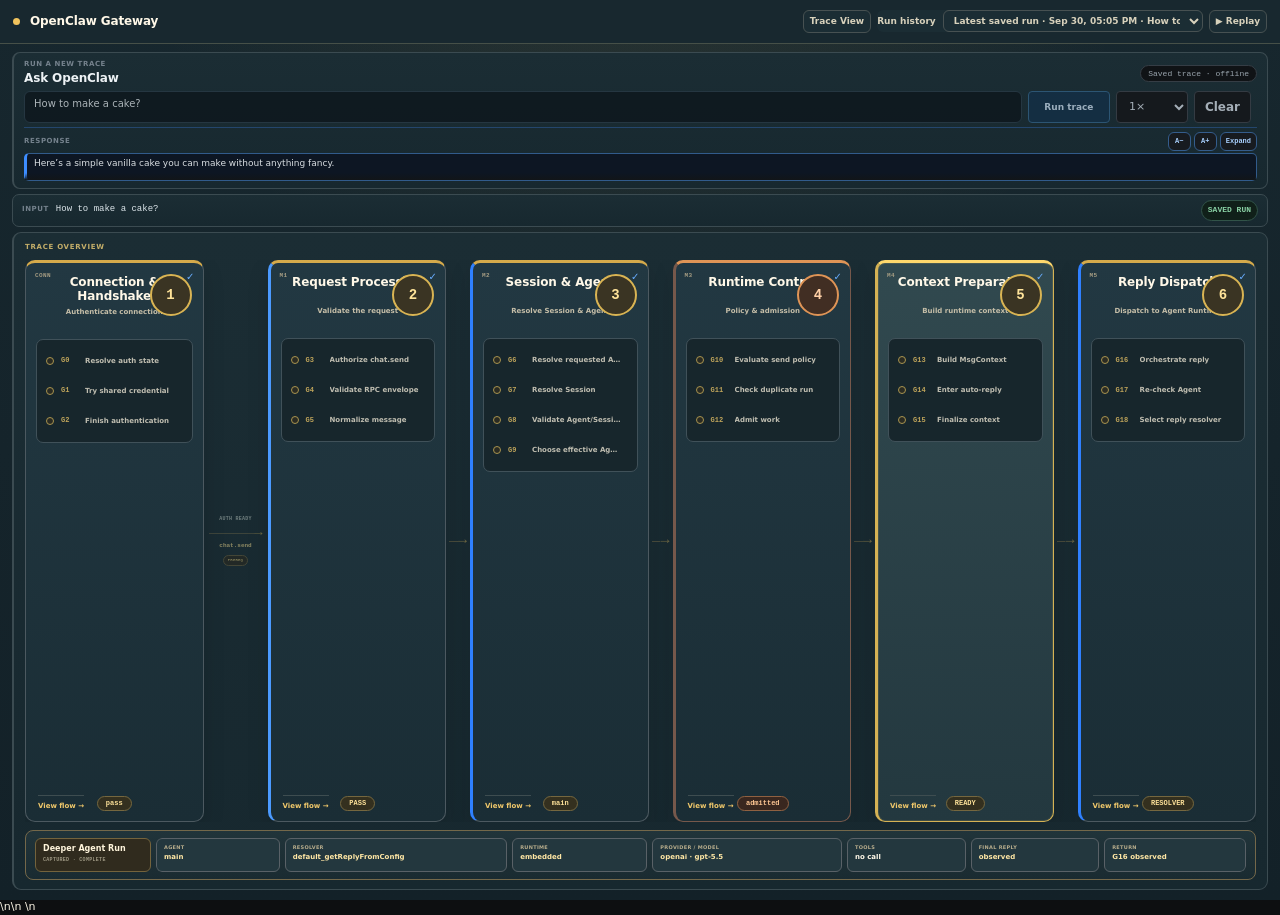
==== index.html @ a68e6d70 "Publish live trace: How to make a cake?" ====
<!doctype html>
<html lang="en">
<head>
<meta charset="utf-8"/>
<meta name="viewport" content="width=device-width,initial-scale=1"/>
<meta name="description" content="OpenClaw Gateway trace viewer for source-level G0–G18 execution analysis."/>
<title>OpenClaw Gateway Trace</title>
<link rel="stylesheet" href="assets/styles.css"/>
<link rel="stylesheet" href="assets/live.css?v=20260920-1"/>
<link rel="stylesheet" href="assets/step-inspector.css"/>
<link rel="stylesheet" href="assets/step-flow.css"/>
<link rel="stylesheet" href="assets/stage-handoff.css"/>
<link rel="stylesheet" href="assets/stage-modal.css?v=20260831-5"/>
<link rel="stylesheet" href="assets/engineering-theme.css"/>
<link rel="stylesheet" href="assets/flow-clarity.css"/>
<link rel="stylesheet" href="assets/one-page.css"/>
<link rel="stylesheet" href="assets/stage-dashboard.css?v=20260828-9"/>
<link rel="stylesheet" href="assets/viewport-balance.css?v=20260828-9"/>
<link rel="stylesheet" href="assets/review-polish.css?v=20260905-1"/>
<link rel="stylesheet" href="assets/pillar-flow.css?v=20260905-1"/>
<link rel="stylesheet" href="assets/teacher-bright.css?v=20260905-4"/>
<link rel="stylesheet" href="assets/agent-runtime-flow.css?v=20260921-7"/>
<link rel="stylesheet" href="assets/end-to-end-overview.css?v=20260907-2"/>
<link rel="stylesheet" href="assets/connection-request-handoff.css?v=20260911-1"/>
</head>
<body>

<header>
  <div class="brand"><span class="brandDot"></span>OpenClaw Gateway</div>
  <div class="controls">
    <span class="badge">Trace View</span>
    <label class="casePicker">
      <span>Saved trace</span>
      <select class="speed" id="caseSelect"></select>
    </label>
    <select class="speed" id="speed" aria-label="Replay speed">
      <option value="900">0.75×</option>
      <option value="620" selected>1×</option>
      <option value="380">1.5×</option>
      <option value="220">2×</option>
    </select>
    <button class="btn alt" id="resetBtn" type="button">Reset</button>
    <button class="btn" id="playBtn">▶ Replay</button>
  </div>
</header>

<div class="layout">
<main class="main">

<section class="card askPanel">
  <form id="askForm">
    <div class="askHead">
      <div>
        <div class="kicker">Run a new trace</div>
        <div class="sectionTitle">Ask OpenClaw</div>
      </div>
      <span class="collectorState" id="collectorState">Collector not connected</span>
    </div>
    <label class="askLabel" for="promptInput">Question</label>
    <div class="askRow">
      <textarea id="promptInput" rows="2" placeholder="Type a question, for example: How to make a cake?" required></textarea>
      <button class="btn runTraceBtn" id="runTraceBtn" type="submit">Run trace</button>
    </div>
    <div class="askFooter">
      <span id="runMessage">Saved traces work now. Live questions require the collector service.</span>
      <button class="textButton" id="useCurrentPromptBtn" type="button">Use current trace prompt</button>
    </div>
  </form>
  <div class="responsePanel" id="responsePanel" hidden>
    <div class="kicker">Response</div>
    <pre id="responseText"></pre>
  </div>
</section>

<section class="card conn"><div class="kicker">Connection</div><div class="sectionTitle">Handshake</div><div class="connFlow" id="connFlow"></div></section>
<section class="card query"><div><div class="kicker" style="margin-bottom:5px">Input</div><code id="queryText"></code></div><div class="state" id="requestState">READY</div></section>
<section class="card pipeline">
  <div class="kicker">Request path</div><div class="sectionTitle">Gateway execution path</div>
  <div class="archBand"><div class="archTag">Methods & Request Handling · M1–M2</div><div class="archTag security">Runtime Management & Security · M3</div><div class="archTag">Methods & Request Handling · M4–M5</div></div>
  <div class="moduleWrap"><div class="track"></div><div class="runner" id="runner"></div><div class="moduleRow" id="moduleRow"></div></div>
  <div class="expand"><div class="expandHead"><div><span class="kicker">Module</span> <span class="expandTitle" id="expandTitle"></span></div><span class="badge" id="expandCount"></span></div><div class="subflow" id="subflow"></div></div>
  <div class="boundary"><div class="boundaryGrid"><div class="boundaryBox runtimeBoundaryLegacy"><strong>G18 · Reply Resolver Boundary</strong><span id="resolverBoundaryText"></span></div><div class="returnArrow">→<br>←</div><div class="boundaryBox"><strong>Deeper Reply / Agent Runtime</strong><span>context / history / memory / skills / tools / model execution</span></div></div><div class="returnNote">replyResult returns to the original G16 → filter / deliver / complete → DispatchFromConfigResult → G14 finalization</div></div>
</section>

<section class="card detail">
  <div class="detailHead"><div><div class="kicker" style="margin-bottom:3px">Stage detail</div><div class="detailTitle" id="detailTitle"></div></div><div class="evidenceBar" id="evidenceBar"></div></div>
  <div class="tabs" id="tabs"></div><div class="detailBreadcrumb" id="detailBreadcrumb"></div>
  <div class="summaryGrid">
    <div class="info"><h4>Purpose</h4><p id="purpose"></p></div>
    <div class="info"><h4>Observed trace</h4><p id="case2"></p></div>
    <div class="info ioInfo"><h4>Input</h4><p id="input"></p><div class="ioConcrete"><div class="ioConcreteHead"><span>Runtime values</span><span class="ioEvidence" id="inputEvidence"></span></div><pre class="ioValues" id="concreteInput"></pre></div></div>
    <div class="info ioInfo"><h4>Output</h4><p id="output"></p><div class="ioConcrete"><div class="ioConcreteHead"><span>Runtime values</span><span class="ioEvidence" id="outputEvidence"></span></div><pre class="ioValues" id="concreteOutput"></pre></div></div>
  </div>
  <div class="processSection">
    <div class="processTop"><div><h4>Execution steps</h4><div class="processSummary" id="process"></div></div><span class="badge" id="stepCount"></span></div>
    <div class="compactSteps" id="compactSteps"></div>
    <button class="sourceToggle" id="sourceToggle" type="button"><span id="sourceToggleLabel">Source detail</span><span class="toggleMark" id="toggleMark">＋</span></button>
    <div class="sourceDetail" id="sourceDetail"><div class="sourceDetailHead"><div><div class="kicker">Source detail</div><div class="sourceDetailSub">Select a step to inspect its pseudocode and source range.</div></div></div><div class="sourceWorkspace"><div class="sourceStepList" id="sourceStepList"></div><div class="stepPanel" id="stepPanel"><div class="stepPanelHead"><div><div class="stepPanelTitle" id="stepPanelTitle"></div><div class="stepPanelMeta"><span class="stepMetaChip" id="stepStageChip"></span><span class="stepMetaChip">PSEUDOCODE</span></div></div><div class="stepHint">selected step</div></div><div class="stepCodeTools"><div class="stepSourceLabel" style="margin:0">PSEUDOCODE</div><button class="miniCopyBtn" id="copyStepCode" type="button">Copy code</button></div><pre class="sourceCode" id="stepCode"></pre><div class="stepCodeTools"><div class="stepSourceLabel" style="margin:0">SOURCE</div><button class="miniCopyBtn" id="copyStepSource" type="button">Copy source</button></div><div class="stepSource" id="stepSource"></div><div class="stepSourceLabel">NOTES</div><div class="stepPanelText" id="stepPanelText"></div><div class="sourceNote">The code shown above is source-aligned pseudocode for readability. The SOURCE field is the verified line range in the fixed v2026.7.1-2 snapshot.</div></div></div></div>
  </div>
  <div class="summaryGrid"><div class="info"><h4>Observed Cost</h4><p><code id="time"></code><br><br><code id="tokens"></code></p></div><div class="info"><h4>Risk Note</h4><p id="risk"></p></div><div class="info"><h4>Result</h4><p><code id="result"></code></p></div><div class="info"><h4>Source Mapping</h4><p><code id="source"></code></p></div></div>
</section>
<section class="card output"><div><div class="kicker" style="margin-bottom:5px">Output</div><strong>Awaiting run</strong></div><div class="finish">IDLE</div></section>
</main>
<aside class="card sidebar">
  <div class="sideTitle">Selected</div><div class="kv"><span>Stage</span><b id="sideStage">G3</b></div><div class="kv"><span>Result</span><b id="sideResult" style="color:var(--good)">allow</b></div><div class="kv"><span>Agent</span><b id="sideAgent" class="pendingValue">—</b></div><div class="kv"><span>Resolver</span><b id="sideResolver" class="pendingValue">—</b></div><div class="kv"><span>Provider</span><b id="sideProvider" class="pendingValue">—</b></div><div class="kv"><span>Model</span><b id="sideModel" class="pendingValue">—</b></div><div class="kv"><span>Tools</span><b id="sideTools" class="pendingValue">—</b></div>
  <div class="sep"></div><div class="sideTitle">Runtime Context</div>
  <div class="contextBlock">
    <div class="ctxRow"><div class="ctxLabel"><span>Raw SessionKey</span><small>known at G4</small></div><div class="ctxRight"><b id="ctxRawSession" class="ctxValue pendingValue">—</b><span id="ctxRawSessionState" class="stateChip neutral">—</span></div></div>
    <div class="ctxRow"><div class="ctxLabel"><span>Canonical SessionKey</span><small>resolved at G7</small></div><div class="ctxRight"><b id="ctxCanonicalSession" class="ctxValue pendingValue">—</b><span id="ctxCanonicalSessionState" class="stateChip neutral">—</span></div></div>
    <div class="ctxRow"><div class="ctxLabel"><span>SessionEntry</span><small>loaded at G7</small></div><div class="ctxRight"><b id="ctxSessionEntry" class="ctxValue pendingValue">—</b><span id="ctxSessionEntryState" class="stateChip neutral">—</span></div></div>
    <div class="ctxRow"><div class="ctxLabel"><span>Backing sessionId</span><small>captured at G8</small></div><div class="ctxRight"><b id="ctxSessionId" class="ctxValue pendingValue">—</b><span id="ctxSessionIdState" class="stateChip neutral">—</span></div></div>
    <div class="ctxRow"><div class="ctxLabel"><span>Agent</span><small>resolved at G9</small></div><div class="ctxRight"><b id="ctxAgent" class="ctxValue pendingValue">—</b><span id="ctxAgentState" class="stateChip neutral">—</span></div></div>
    <div class="ctxRow"><div class="ctxLabel"><span>Send Policy</span><small>evaluated at G10</small></div><div class="ctxRight"><b id="ctxPolicy" class="ctxValue pendingValue">—</b><span id="ctxPolicyState" class="stateChip neutral">—</span></div></div>
    <div class="ctxRow"><div class="ctxLabel"><span>MsgContext</span><small>constructed at G13</small></div><div class="ctxRight"><b id="ctxMsgContext" class="ctxValue pendingValue">—</b><span id="ctxMsgContextState" class="stateChip neutral">—</span></div></div>
    <div class="ctxRow"><div class="ctxLabel"><span>Downstream Agent</span><small>re-confirmed at G17</small></div><div class="ctxRight"><b id="ctxDownstreamAgent" class="ctxValue pendingValue">—</b><span id="ctxDownstreamAgentState" class="stateChip neutral">—</span></div></div>
  </div><div class="contextNote">Shown after the relevant stage is reached.</div>
  <div class="sep"></div><div class="sideTitle">Runtime</div><div class="kv"><span>ACK</span><b id="ackValue">—</b></div><div class="kv"><span>Title sync</span><b id="titleSyncValue">—</b></div><div class="kv"><span>Stage time</span><b id="sideTime">—</b></div><div class="kv"><span>Token cost</span><b id="sideTokens">—</b></div>
  <div class="sep"></div><div class="sideTitle">State</div><div class="metric"><span>Authentication</span><b id="riskAuth" class="stateChip neutral">—</b></div><div class="metric"><span>Policy</span><b id="riskPolicy" class="stateChip neutral">—</b></div><div class="metric"><span>Runtime</span><b id="riskRuntime" class="stateChip neutral">—</b></div><div class="metric"><span>Routing</span><b id="riskRouting" class="stateChip neutral">—</b></div><div class="metric overallMetric"><span>Overall</span><b id="riskOverall" class="stateChip good">NO ALERT</b></div><div class="kv"><span>Evidence</span><b id="coverageText">—</b></div><div class="barRow"><div class="barHead"><span>Progress</span><span id="progressText">0%</span></div><div class="barTrack"><div class="barFill progressFill" id="progressBar" style="width:0"></div></div></div><div class="log" id="log"></div><div class="note">Runtime values come only from the selected run snapshot; source structure comes from the fixed v2026.7.1-2 catalog.</div>
</aside></div>

<script src="config.js"></script>
<script src="data/modules.js"></script>
<script src="data/end-to-end-phases.js?v=20260907-2"></script>
<script src="data/stages/part1.js"></script>
<script src="data/stages/part2.js"></script>
<script src="data/stages/part3.js"></script>
<script src="assets/current-run-catalog-policy.js?v=20260831-1"></script>
<script src="data/cases/index.js?v=20260831-3"></script>\n<script src="data/cases/latest-live.js?v=20260930170530"></script>\n<script src="data/cases/recent-runs.js?v=20260930170530"></script>
<script src="assets/app.js"></script>
<script src="assets/app-dom-guards.js?v=20260921-clear1"></script>
<script src="assets/step-evidence.js"></script>
<script src="assets/step-evidence-finalize.js"></script>
<script src="assets/step-inspector.js"></script>
<script src="assets/step-flow.js"></script>
<script src="assets/stage-handoff.js"></script>
<script src="assets/module-flow.js"></script>
<script src="assets/flow-labels.js"></script>
<script src="assets/flow-progress.js"></script>
<script src="assets/stage-modal.js"></script>
<script src="assets/stage-dashboard.js?v=20260828-9"></script>
<script src="assets/reference-mode.js?v=20260905-2"></script>
<script src="assets/session-reuse.js"></script>
<script src="assets/live.js?v=20260921-final3"></script>
<script src="assets/live-failure-visible.js?v=20260921-2"></script>
<script src="assets/agent-runtime-inspector.js?v=20260921-5"></script>
<script src="assets/live-output.js"></script>
<script src="assets/viewport-balance.js?v=20260907-4"></script>
<script src="assets/run-history.js?v=20260921-final7"></script>
<script src="assets/review-polish-safe.js?v=20260905-3"></script>
<script src="assets/connection-request-handoff.js?v=20260921-2"></script>
<script src="assets/end-to-end-overview.js?v=20260907-3"></script>
<script src="assets/public-demo-restore.js?v=20260921-9"></script>\n</body></html>
---- assets/styles.css ----
:root{--bg:#0b0d10;--panel:#101318;--panel2:#151a20;--line:#283039;--line2:#394550;--text:#eef3f7;--muted:#8f9ba6;--good:#aef2c3;--good2:#6ad48a;--warn:#ffd58a;--bad:#ff9f9f;--violet:#cbb7ff;--cyan:#9fe7ea}*{box-sizing:border-box}html{scroll-behavior:smooth}body{margin:0;color:var(--text);font-family:Inter,ui-sans-serif,system-ui,-apple-system,BlinkMacSystemFont,"Segoe UI",sans-serif;background:var(--bg)}button,select{font:inherit}header{min-height:58px;display:flex;align-items:center;justify-content:space-between;padding:8px 22px;border-bottom:1px solid var(--line);position:sticky;top:0;z-index:100;background:#0b0d10}.brand{display:flex;align-items:center;gap:10px;font-weight:820}.brandDot{width:10px;height:10px;border-radius:50%;background:var(--good)}.controls{display:flex;gap:8px;align-items:center;flex-wrap:wrap}.badge,.state,.ready,.btn,.speed{border-radius:6px}.badge{border:1px solid var(--line);padding:6px 10px;color:var(--muted);font-size:12px}.btn{border:1px solid #355842;background:#102017;color:var(--good);padding:7px 11px;cursor:pointer}.btn.alt{border-color:var(--line);background:#14191f;color:var(--muted)}.btn.pauseState{border-color:#5a4930;background:#1b160d;color:var(--warn)}.speed{border:1px solid var(--line);background:#11161b;color:var(--muted);padding:7px 9px}.casePicker{display:flex;align-items:center;gap:7px;color:var(--muted);font-size:11px}.casePicker select{max-width:260px}.layout{padding:18px 22px 28px;display:grid;grid-template-columns:minmax(0,1fr) 330px;gap:16px}.main{min-width:0}.card{border:1px solid var(--line);border-radius:8px;background:var(--panel);box-shadow:none}.kicker{font-size:10px;letter-spacing:.08em;color:var(--muted)}.sectionTitle{font-size:13px;font-weight:650;margin-top:3px}.conn{padding:16px 18px}.connFlow{display:flex;gap:10px;align-items:center;flex-wrap:wrap;margin-top:13px}.stageCard,.subnode,.tab,.module{border:1px solid var(--line2);border-radius:7px;background:#14191f;cursor:pointer}.stageCard{position:relative;min-width:150px;padding:10px 11px}.stageCard:hover,.stageCard.selected,.subnode.selected,.tab.selected,.module:hover,.module.selected{border-color:#98a9b8;background:#171c22}.stageCard.running,.subnode.running,.module.running{border-color:var(--good2)}.stageCard.done::after,.module.done::after{content:"✓";position:absolute;right:8px;top:7px;color:var(--good);font-size:11px}.sid{font-size:11px;color:var(--muted);font-weight:850}.stitle{font-size:13px;font-weight:720;margin-top:3px}.sresult{font:11px ui-monospace,SFMono-Regular,Menlo,monospace;color:var(--good);margin-top:6px}.warnResult{color:var(--warn)}.arrow{font-size:18px;color:#667481;min-width:18px;text-align:center}.ready{border:1px solid #2b4d38;background:#102017;color:var(--good);padding:9px 12px;font-size:12px;font-weight:780}.query{margin-top:14px;padding:14px 16px;display:flex;align-items:center;justify-content:space-between;gap:16px}.query code{font:14px ui-monospace,SFMono-Regular,Menlo,monospace;color:#f6f9fb}.state{border:1px solid #2b4d38;background:#102017;color:var(--good);padding:7px 10px;font-size:11px;font-weight:800}.state.pausedState{border-color:#5a4930;background:#1b160d;color:var(--warn)}.pipeline{margin-top:14px;padding:18px}.archBand{display:grid;grid-template-columns:2fr 1fr 2fr;gap:8px;margin-top:10px}.archTag{border:1px solid #2f3943;border-radius:5px;padding:6px 8px;text-align:center;font-size:11px;color:var(--muted);background:#0e1216}.archTag.security{color:var(--warn);border-color:#4b4130}.moduleWrap{position:relative;margin-top:13px}.track,.runner{display:none!important}.moduleRow{display:grid;grid-template-columns:repeat(5,minmax(150px,1fr));gap:12px}.module{position:relative;min-height:158px;padding:14px}.mid{font-size:11px;color:var(--muted);font-weight:850;letter-spacing:.12em}.module h3{font-size:14px;margin:6px 0 5px}.module p{font-size:12px;line-height:1.42;color:var(--muted);margin:0}.module .arch{font-size:9px;color:#71808e;margin-top:8px}.mresult{position:absolute;bottom:12px;left:14px;font:11px ui-monospace,SFMono-Regular,Menlo,monospace;color:var(--good)}.expand{margin-top:15px;border-top:1px solid var(--line);padding-top:14px}.expandHead{display:flex;align-items:center;justify-content:space-between;margin-bottom:10px}.expandTitle{font-size:13px;font-weight:760}.subflow{display:flex;gap:9px;align-items:center;overflow:auto;padding:2px 1px 5px}.subnode{flex:0 0 auto;min-width:160px;padding:10px 11px}.subnode.done::after{content:"✓";float:right;color:var(--good)}.boundary{margin-top:14px;border:1px dashed #465361;border-radius:7px;padding:13px 14px;background:#0d1115}.boundaryGrid{display:grid;grid-template-columns:1fr 70px 1fr;gap:10px;align-items:center}.boundaryBox{border:1px solid #303a44;border-radius:6px;background:#0f1317;padding:11px 12px}.boundaryBox strong{display:block;font-size:12px;margin-bottom:4px}.boundaryBox span{display:block;color:var(--muted);font-size:11px;line-height:1.45}.boundaryBox code{color:var(--cyan)}.returnArrow{text-align:center;color:#758291;font-size:18px}.returnNote{text-align:center;color:var(--muted);font-size:11px;margin-top:9px}.detail{margin-top:14px;overflow:hidden}.detailHead{padding:14px 16px;border-bottom:1px solid var(--line);display:flex;align-items:center;justify-content:space-between;gap:12px}.detailTitle{font-size:15px;font-weight:760}.evidenceBar{display:flex;gap:6px;align-items:center;flex-wrap:wrap;justify-content:flex-end}.echip,.stateChip,.stepMetaChip{font-size:10px;border:1px solid #3b4651;border-radius:4px;padding:4px 7px;color:var(--muted);background:#12171c}.echip.runtime{border-color:#31513d;color:var(--good);background:#102017}.echip.native{border-color:#54482f;color:var(--warn);background:#1c180e}.echip.source{color:#c8d4de}.echip.derived{border-color:#42385a;color:var(--violet);background:#15101d}.tabs{display:flex;gap:8px;overflow:auto;padding:12px 16px;border-bottom:1px solid var(--line)}.tab{flex:0 0 auto;padding:8px 10px}.detailBreadcrumb{display:flex;gap:7px;align-items:center;flex-wrap:wrap;padding:9px 16px;border-bottom:1px solid var(--line);background:#0f1418}.crumb{font-size:10px;color:var(--muted)}.crumb strong{color:#dce5ec}.crumbSep{color:#596673}.summaryGrid{display:grid;grid-template-columns:1fr 1fr;gap:1px;background:var(--line)}.info{background:var(--panel);padding:15px 16px;min-height:112px}.info h4,.processSection h4{font-size:11px;letter-spacing:.12em;text-transform:uppercase;color:var(--muted);margin:0 0 8px}.info p{font-size:12px;line-height:1.55;color:#dbe2e9;margin:0}.info code{font-family:ui-monospace,SFMono-Regular,Menlo,monospace}.ioInfo{min-height:170px}.ioConcrete{margin-top:13px;padding-top:11px;border-top:1px solid #252d34}.ioConcreteHead{display:flex;justify-content:space-between;align-items:center;gap:10px;margin-bottom:7px;font-size:10px;color:#8e9aa5}.ioEvidence{font:9px ui-monospace,SFMono-Regular,Menlo,monospace;color:#73808b;text-align:right}.ioValues{margin:0;white-space:pre-wrap;word-break:break-word;font:11px/1.55 ui-monospace,SFMono-Regular,Menlo,monospace;color:#d7e0e7;background:#0b0f12;border:1px solid #242d34;border-radius:6px;padding:10px 11px}.processSection{border-top:1px solid var(--line);background:var(--panel);padding:17px 18px}.processTop{display:flex;align-items:flex-start;justify-content:space-between;gap:12px;margin-bottom:11px}.processSummary{font-size:12px;color:var(--muted);line-height:1.5;max-width:800px}.compactSteps{display:grid;grid-template-columns:repeat(2,minmax(0,1fr));gap:8px 12px;border:1px solid #303a44;border-radius:7px;background:#0f1418;padding:12px 14px}.compactStep{position:relative;display:grid;grid-template-columns:58px 1fr;gap:8px;align-items:baseline;padding:8px 9px;border:1px solid transparent;border-radius:6px;font-size:12px;line-height:1.45;cursor:pointer}.compactStep:hover{border-color:#35414c;background:#141a20}.compactStep.selected{border-color:#6b7d8c;background:#182028}.compactStep.running{border-color:var(--good2);background:#142019}.compactStep.done::after{content:"✓";position:absolute;right:8px;top:8px;color:var(--good);font-size:10px}.compactStepNum{font:11px ui-monospace,SFMono-Regular,Menlo,monospace;color:var(--muted)}.compactStepTitle{color:#dce4eb;font-weight:680;padding-right:16px}.sourceToggle{width:100%;margin-top:10px;border:1px solid #34404c;border-radius:7px;background:#12171c;color:#dce4eb;padding:11px 13px;display:flex;align-items:center;justify-content:space-between;cursor:pointer}.sourceToggle:hover{border-color:#61717f;background:#161c22}.toggleMark{font-size:17px;color:var(--muted)}.sourceDetail{display:none;margin-top:12px}.sourceDetail.open{display:block}.sourceDetailHead{margin-bottom:9px}.sourceDetailSub{font-size:11px;color:var(--muted);margin-top:4px}.sourceWorkspace{display:grid;grid-template-columns:270px minmax(0,1fr);gap:10px;align-items:start}.sourceStepList{border:1px solid #303a44;border-radius:7px;background:#0f1418;padding:7px;max-height:520px;overflow:auto}.sourceStepItem{position:relative;border:1px solid transparent;border-radius:6px;padding:9px 10px;cursor:pointer}.sourceStepItem+.sourceStepItem{margin-top:4px}.sourceStepItem:hover{background:#151b21;border-color:#303b45}.sourceStepItem.selected{background:#1a2229;border-color:#8293a2}.sourceStepItem.running{border-color:var(--good2);background:#142019}.sourceStepItem.done::after{content:"✓";position:absolute;right:8px;top:9px;color:var(--good);font-size:10px}.sourceStepItemNum{font:10px ui-monospace,SFMono-Regular,Menlo,monospace;color:var(--muted)}.sourceStepItemTitle{font-size:12px;font-weight:720;line-height:1.35;margin-top:3px;padding-right:15px}.sourceStepItemSource{font:10px/1.35 ui-monospace,SFMono-Regular,Menlo,monospace;color:#82909b;margin-top:5px;word-break:break-word}.stepPanel{border:1px solid #303a44;border-radius:7px;background:#0f1418;min-height:260px;padding:14px 15px}.stepPanelHead,.stepCodeTools{display:flex;justify-content:space-between;align-items:flex-start;gap:10px}.stepPanelTitle{font-size:12px;font-weight:760}.stepPanelMeta{display:flex;gap:6px;flex-wrap:wrap;margin-top:5px}.stepHint{font-size:10px;color:var(--muted)}.stepCodeTools{align-items:center;margin-top:11px}.miniCopyBtn{border:1px solid #34404c;background:#12171c;color:var(--muted);border-radius:6px;padding:4px 7px;font-size:9px;cursor:pointer}.sourceCode{white-space:pre-wrap;margin:7px 0 12px;border:1px solid #28323b;border-radius:7px;background:#090c0f;padding:12px 13px;font:12px/1.55 ui-monospace,SFMono-Regular,Menlo,monospace;color:#dce7ef}.stepSourceLabel{font-size:10px;letter-spacing:.12em;color:var(--muted);margin:10px 0 4px}.stepSource{font:11px/1.5 ui-monospace,SFMono-Regular,Menlo,monospace;color:var(--cyan);word-break:break-word}.stepPanelText{font-size:12px;color:#cfd8df;line-height:1.55}.sourceNote{margin-top:10px;border-left:2px solid #303840;padding:7px 10px;color:var(--muted);font-size:10px;line-height:1.45}.sidebar{position:sticky;top:76px;height:max-content;padding:16px}.sideTitle{font-size:11px;color:var(--muted);text-transform:uppercase;letter-spacing:.13em;margin-bottom:10px}.kv{display:flex;justify-content:space-between;gap:12px;padding:8px 0;border-bottom:1px solid #20262d;font-size:12px}.kv span{color:var(--muted)}.kv b{text-align:right}.sep{height:1px;background:var(--line);margin:14px 0}.pendingValue{color:#73808c!important}.contextBlock{border:1px solid #273039;border-radius:7px;background:#0d1115;overflow:hidden}.ctxRow{padding:8px 9px;border-bottom:1px solid #20282f}.ctxRow:last-child{border-bottom:0}.ctxLabel{display:flex;align-items:baseline;justify-content:space-between;gap:8px;margin-bottom:6px}.ctxLabel span{font-size:11px;color:#b8c3cc;font-weight:620}.ctxLabel small{font-size:9px;color:#66737f;white-space:nowrap}.ctxRight{display:flex;align-items:flex-start;justify-content:space-between;gap:8px}.ctxValue{font:10px/1.4 ui-monospace,SFMono-Regular,Menlo,monospace;color:#dce7ef;word-break:break-all;max-width:205px;text-align:left!important}.contextNote,.note{font-size:10px;line-height:1.45;color:var(--muted);margin-top:8px}.stateChip{font-size:9px;font-weight:800;padding:4px 6px;white-space:nowrap}.stateChip.good{border-color:#2c4d38;background:#102017;color:var(--good)}.stateChip.warn{border-color:#5a4930;background:#1b160d;color:var(--warn)}.stateChip.info{border-color:#344b64;background:#101923;color:#a9c8ff}.stateChip.neutral{border-color:#303943;background:#12171c;color:#77848f}.metric{display:grid;grid-template-columns:1fr auto;gap:10px;align-items:center;padding:6px 0;font-size:12px}.metric span{color:var(--muted)}.overallMetric{margin-top:4px;padding-top:10px;border-top:1px solid #20282f}.barRow{margin:10px 0}.barHead{display:flex;justify-content:space-between;font-size:11px;color:var(--muted);margin-bottom:5px}.barTrack{height:6px;background:#1a2026;border-radius:999px;overflow:hidden}.barFill{height:100%;background:#6b8f78;border-radius:999px;transition:width .35s ease}.log{margin-top:12px;padding:12px 13px;border:1px solid #242b33;border-radius:7px;background:#0f1317;font:11px ui-monospace,SFMono-Regular,Menlo,monospace;color:var(--muted);line-height:1.7;max-height:305px;overflow:auto}.logline.active{color:var(--good);font-weight:800}.output{margin-top:14px;padding:14px 16px;display:flex;align-items:center;justify-content:space-between}.finish{font:12px ui-monospace,SFMono-Regular,Menlo,monospace;color:var(--good)}@media(max-width:1180px){.layout{grid-template-columns:1fr}.sidebar{position:static}.moduleRow{grid-template-columns:1fr 1fr}.archBand{display:none}}@media(max-width:900px){.sourceWorkspace{grid-template-columns:1fr}.sourceStepList{max-height:none;display:grid;grid-template-columns:repeat(2,minmax(0,1fr));gap:5px}}@media(max-width:720px){header{padding:8px 12px}.layout{padding:10px}.moduleRow,.summaryGrid,.compactSteps,.sourceStepList{grid-template-columns:1fr}.boundaryGrid{grid-template-columns:1fr}}
---- assets/live.css ----
.publicNotice{max-width:1220px;margin:12px auto 0;padding:10px 14px;border:1px solid #51442f;border-radius:8px;background:#17140d;color:#f0d39a;font-size:12px}.publicNotice[hidden]{display:none!important}.askPanel{padding:18px 20px;margin-bottom:16px}.askHead{display:flex;align-items:center;justify-content:space-between;gap:12px;margin-bottom:14px}.askLabel{display:block;font-size:12px;color:var(--muted);margin-bottom:7px}.askRow{display:grid;grid-template-columns:minmax(0,1fr) auto;gap:10px;align-items:stretch}#promptInput{width:100%;resize:vertical;min-height:64px;border:1px solid #343b43;border-radius:7px;background:#111418;color:var(--text);padding:12px 13px;font:14px/1.55 Inter,ui-sans-serif,system-ui,-apple-system,BlinkMacSystemFont,"Segoe UI",sans-serif;outline:none;transition:border-color .16s ease,background .16s ease}#promptInput::placeholder{color:#68727c}#promptInput:focus{border-color:#697681;background:#13171b}#promptInput:disabled,.runTraceBtn:disabled{cursor:not-allowed;opacity:.68}.runTraceBtn{min-width:112px;font-weight:650}.askFooter{display:flex;align-items:center;justify-content:space-between;gap:12px;margin-top:10px;color:var(--muted);font-size:11px}.textButton{border:0;background:transparent;color:#aab4bd;padding:4px 0;cursor:pointer}.textButton:hover{color:var(--text)}.collectorState{font:11px/1.2 ui-monospace,SFMono-Regular,Menlo,monospace;border:1px solid #353d45;border-radius:5px;padding:6px 8px;color:#9ba6af;background:#12161a}.collectorState.connected{border-color:#355044;color:#9bc8aa;background:#141c18}.collectorState.error{border-color:#57483a;color:#d5b27b;background:#1a1712}.responsePanel{margin-top:15px;padding-top:14px;border-top:1px solid var(--line)}.responsePanel pre{margin:8px 0 0;white-space:pre-wrap;word-break:break-word;font:14px/1.7 Inter,ui-sans-serif,system-ui,-apple-system,BlinkMacSystemFont,"Segoe UI",sans-serif;color:#dce2e7}

/* Refined engineering theme: quieter palette, clearer hierarchy, less terminal-like chrome. */
:root{--bg:#0f1113;--panel:#15181c;--panel2:#191d22;--line:#292f35;--line2:#374049;--text:#e8edf1;--muted:#98a3ad;--good:#9ed4ad;--good2:#5f9f78;--warn:#d9b36e;--bad:#d98989;--violet:#aaa0c9;--cyan:#8db8bd}

html{background:var(--bg)}body{font-size:14px;line-height:1.5;background:var(--bg);letter-spacing:0;color:var(--text)}header{min-height:64px;padding:10px 24px;background:rgba(15,17,19,.96);border-bottom-color:#252b31;backdrop-filter:blur(10px)}.brand{font-size:15px;font-weight:680;letter-spacing:-.01em}.brandDot{width:8px;height:8px;background:#8fc7a0;box-shadow:none}.controls{gap:9px}.layout{max-width:1860px;margin:0 auto;padding:22px 24px 36px;grid-template-columns:minmax(0,1fr) 350px;gap:18px}.main{min-width:0}.card{background:var(--panel);border-color:var(--line);border-radius:10px;box-shadow:0 1px 0 rgba(255,255,255,.015)}

.kicker{font-size:11px;letter-spacing:.025em;color:#8f9aa4;text-transform:none}.sectionTitle{font-size:16px;font-weight:670;letter-spacing:-.01em;margin-top:2px}.badge{font-size:11px;padding:5px 8px;border-radius:5px;background:#13171a;border-color:#333b43;color:#9da8b1}.btn{border-radius:7px;border-color:#355044;background:#142019;color:#a6d5b3;padding:8px 12px;font-weight:620;transition:background .16s ease,border-color .16s ease,color .16s ease}.btn:hover{background:#18271e;border-color:#456352}.btn.alt{background:#15191d;border-color:#343b43;color:#a4aeb7}.btn.alt:hover{background:#191e23;border-color:#46515b;color:#dbe1e6}.speed{border-radius:7px;background:#15191d;border-color:#343b43;color:#a4aeb7;padding:8px 10px}.state,.ready{border-radius:6px}.ready{background:#142019;border-color:#355044;color:#a6d5b3;font-size:11px;font-weight:680;padding:9px 12px}.state{background:#142019;border-color:#355044;color:#a6d5b3;font-size:11px;font-weight:680;padding:7px 10px}

.conn{padding:18px 20px}.connFlow{gap:11px;margin-top:15px}.stageCard,.subnode,.tab,.module{background:#171b20;border-color:#343c45;border-radius:8px;transition:background .15s ease,border-color .15s ease,box-shadow .15s ease}.stageCard{min-width:168px;padding:12px 13px}.stageCard:hover,.stageCard.selected,.subnode.selected,.tab.selected,.module:hover,.module.selected{background:#1a1f24;border-color:#596570}.stageCard.selected,.subnode.selected,.tab.selected,.module.selected{box-shadow:inset 3px 0 0 #788a98}.stageCard.running,.subnode.running,.module.running{border-color:#5f8f70;box-shadow:inset 3px 0 0 #6aa07d}.stageCard.done::after,.module.done::after,.subnode.done::after{color:#8fc7a0;font-size:10px}.sid,.mid{font-size:11px;font-weight:720;letter-spacing:.04em;color:#8d99a4}.stitle{font-size:14px;font-weight:650;line-height:1.35;margin-top:4px}.sresult,.mresult{font-size:12px;color:#9ed4ad}.warnResult{color:#d9b36e}.arrow{color:#68747e;font-size:17px}

.query{margin-top:16px;padding:15px 18px}.query code{font-size:14px;line-height:1.55;color:#edf1f4}.pipeline{margin-top:16px;padding:20px}.archBand{gap:9px;margin-top:12px}.archTag{padding:7px 9px;border-color:#303840;background:#12161a;color:#929da6;font-size:11px;border-radius:6px}.archTag.security{color:#b7a47e;border-color:#413a2d;background:#15140f}.moduleWrap{margin-top:15px}.moduleRow{gap:12px}.module{min-height:166px;padding:15px 16px}.module h3{font-size:15px;font-weight:660;letter-spacing:-.01em;margin:7px 0 6px}.module p{font-size:13px;line-height:1.5}.module .arch{font-size:10px;line-height:1.4;color:#7c8791;margin-top:9px}.mresult{bottom:14px;left:16px}.expand{margin-top:18px;padding-top:16px}.expandHead{margin-bottom:12px}.expandTitle{font-size:14px;font-weight:670}.subflow{gap:10px;padding-bottom:7px}.subnode{min-width:170px;padding:11px 12px}

.boundary{margin-top:16px;border:1px solid #35404a;border-radius:9px;padding:15px 16px;background:#12161a}.boundaryGrid{grid-template-columns:1fr 62px 1fr;gap:12px}.boundaryBox{border-color:#313940;border-radius:7px;background:#15191d;padding:13px 14px}.boundaryBox strong{font-size:13px;font-weight:660;margin-bottom:5px}.boundaryBox span{font-size:12px;line-height:1.55}.boundaryBox code{color:#9dc6ca}.returnArrow{color:#77838d}.returnNote{font-size:11px;line-height:1.5;margin-top:11px;color:#89949d}

.detail{margin-top:16px}.detailHead{padding:16px 18px}.detailTitle{font-size:17px;font-weight:680;letter-spacing:-.015em}.evidenceBar{gap:7px}.echip,.stateChip,.stepMetaChip{border-radius:5px;background:#14181c}.echip{font-size:10px;padding:4px 7px;letter-spacing:.01em}.echip.runtime{background:#141c18;border-color:#355044;color:#9ed4ad}.echip.native{background:#19170f;border-color:#4b412f;color:#d9b36e}.echip.source{color:#bdc6cd}.echip.derived{background:#17141d;border-color:#453d55;color:#aaa0c9}.tabs{gap:8px;padding:13px 18px}.tab{padding:9px 11px}.detailBreadcrumb{padding:10px 18px;background:#13171a}.crumb{font-size:11px}.summaryGrid{gap:1px;background:#2a3036}.info{padding:18px 19px;min-height:118px}.info h4,.processSection h4,.sideTitle{font-size:12px;letter-spacing:.015em;text-transform:none;font-weight:650;color:#a2acb5}.info p{font-size:13px;line-height:1.65;color:#d7dde2}.ioInfo{min-height:180px}.ioConcrete{margin-top:14px;padding-top:12px}.ioConcreteHead{font-size:11px}.ioEvidence{font-size:9px}.ioValues{font-size:11px;line-height:1.6;background:#101316;border-color:#2c3339;border-radius:7px;padding:11px 12px;color:#d7dee4}

.processSection{padding:19px 20px;background:#15181c}.processTop{margin-bottom:13px}.processSummary{font-size:13px;line-height:1.6;max-width:900px}.compactSteps{grid-template-columns:1fr;gap:6px;border-color:#313940;border-radius:8px;background:#13171a;padding:10px}.compactStep{grid-template-columns:68px 1fr;padding:10px 11px;border-radius:6px;font-size:13px}.compactStep:hover{background:#181d21;border-color:#36414b}.compactStep.selected{background:#1a2025;border-color:#596570}.compactStep.running{background:#172019;border-color:#557d62}.compactStepNum{font-size:10px;color:#89949e}.compactStepTitle{font-weight:620;color:#dce2e7}.sourceToggle{margin-top:12px;border-color:#343d45;border-radius:7px;background:#15191d;color:#d9dfe4;padding:11px 13px;font-size:12px}.sourceToggle:hover{background:#191e22;border-color:#4b5660}.sourceDetail{margin-top:14px}.sourceDetailSub{font-size:12px}.sourceWorkspace{grid-template-columns:290px minmax(0,1fr);gap:12px}.sourceStepList,.stepPanel{background:#13171a;border-color:#313940;border-radius:8px}.sourceStepItem{border-radius:6px;padding:10px 11px}.sourceStepItem:hover{background:#181d22}.sourceStepItem.selected{background:#1b2126;border-color:#596570}.sourceStepItem.running{background:#172019;border-color:#557d62}.sourceStepItemTitle{font-size:12px;font-weight:650}.sourceStepItemSource{font-size:10px;line-height:1.45}.stepPanel{padding:16px 17px}.stepPanelTitle{font-size:13px;font-weight:670}.stepPanelText{font-size:13px;line-height:1.65}.sourceCode{background:#0e1114;border-color:#2b3238;border-radius:7px;font-size:12px;line-height:1.65;color:#dce4e9}.stepSource{color:#95c1c5}.sourceNote{font-size:11px;line-height:1.55;border-left-color:#3b444c}

.sidebar{top:82px;padding:18px;background:#14171b}.sideTitle{margin-bottom:11px}.kv{padding:9px 0;font-size:12px;border-bottom-color:#252b31}.kv span{color:#929da7}.sep{background:#2b3137;margin:16px 0}.contextBlock{background:#111417;border-color:#2c3339;border-radius:8px}.ctxRow{padding:10px 11px;border-bottom-color:#252b31}.ctxLabel span{font-size:12px;font-weight:620;color:#c0c8cf}.ctxLabel small{font-size:9px}.ctxValue{font-size:10px;line-height:1.5;max-width:220px}.contextNote,.note{font-size:11px;line-height:1.55}.metric{font-size:12px;padding:7px 0}.stateChip{font-size:9px;font-weight:700}.stateChip.good{background:#141c18;border-color:#355044;color:#9ed4ad}.stateChip.warn{background:#19170f;border-color:#4b412f;color:#d9b36e}.stateChip.info{background:#141a20;border-color:#3b4d5e;color:#adc2d7}.stateChip.neutral{background:#14181c;border-color:#343c44;color:#8d99a3}

/* Reduce visual noise from status colors: color belongs to evidence, not every surface. */
.stageCard.done,.subnode.done,.module.done{background:#171c20}.stageCard.done:not(.running),.subnode.done:not(.running),.module.done:not(.running){border-color:#3b454d}.finish{color:#9ed4ad}.output strong{font-weight:650}.logline{line-height:1.5}.logline.active{background:#1a2025;border-color:#4b5963}

@media(max-width:1280px){.layout{grid-template-columns:minmax(0,1fr) 310px;padding:18px}.moduleRow{grid-template-columns:repeat(5,minmax(135px,1fr));gap:9px}.module{padding:13px;min-height:170px}.sourceWorkspace{grid-template-columns:250px minmax(0,1fr)}}
@media(max-width:1040px){.layout{grid-template-columns:1fr}.sidebar{position:relative;top:auto}.moduleRow{overflow-x:auto;display:flex;padding-bottom:6px}.module{flex:0 0 210px}.archBand{display:none}.sourceWorkspace{grid-template-columns:1fr}.sourceStepList{max-height:280px}}
@media(max-width:720px){header{padding:10px 14px}.layout{padding:14px}.askHead,.askFooter{align-items:flex-start;flex-direction:column}.askRow{grid-template-columns:1fr!important}.runTraceBtn{width:100%}.conn,.pipeline{padding:15px}.summaryGrid{grid-template-columns:1fr}.boundaryGrid{grid-template-columns:1fr}.returnArrow{transform:rotate(90deg)}.detailHead{align-items:flex-start;flex-direction:column}.evidenceBar{justify-content:flex-start}.sourceWorkspace{grid-template-columns:1fr}}
---- assets/step-inspector.css ----
.stepFlowHint{margin-top:6px;color:#77828b;font-size:10px;line-height:1.45}.compactStep{grid-template-columns:52px minmax(0,1fr) auto;align-items:center;cursor:pointer;min-height:44px}.compactStep:focus-visible{outline:1px solid #64717a;outline-offset:2px}.stepIoHint{font:9px/1.2 ui-monospace,SFMono-Regular,Menlo,monospace;white-space:nowrap;padding-left:10px;color:#7c8790}.stepIoHint.observed{color:#9bc8a8}.stepIoHint.derived,.stepIoHint.source{color:#a9a0b7}.stepIoHint.partial{color:#b5a072}.stepIoHint.unresolved{color:#8b959d}.stepIoHint.muted{color:#69737b}.compactStep:hover .stepIoHint,.compactStep.selected .stepIoHint{filter:brightness(1.12)}
.stepIoPanel{margin-top:10px;border:1px solid #303840;border-radius:4px;background:#101417;overflow:hidden}.stepIoHead{display:flex;align-items:flex-start;justify-content:space-between;gap:18px;padding:11px 12px;border-bottom:1px solid #293138}.stepIoEyebrow{font-size:9px;color:#75808a;margin-bottom:3px;text-transform:uppercase;letter-spacing:.045em}.stepIoTitle{font-size:13px;font-weight:650;color:#e0e5e9}.stepIoHeadRight{display:flex;flex-direction:column;align-items:flex-end;gap:5px}.stepIoSource{max-width:500px;font:9px/1.4 ui-monospace,SFMono-Regular,Menlo,monospace;color:#6f7a83;text-align:right}.stepStatusChip{font:8px/1 ui-monospace,SFMono-Regular,Menlo,monospace;border:1px solid #374049;border-radius:2px;padding:4px 6px;letter-spacing:.02em}.stepStatusChip.observed{border-color:#355044;color:#9bc8a8;background:#111915}.stepStatusChip.derived,.stepStatusChip.source{border-color:#45404e;color:#b0a8be;background:#15131a}.stepStatusChip.partial{border-color:#4d4736;color:#c7ae78;background:#17150f}.stepStatusChip.unresolved{border-color:#3a4249;color:#98a2aa;background:#12161a}.stepStatusChip.muted{border-color:#2d3338;color:#75808a;background:#101316}
.stepRunSummary{display:grid;grid-template-columns:1fr 1fr;border-bottom:1px solid #293138;background:#111519}.stepSummaryRow{display:grid;grid-template-columns:86px minmax(0,1fr);gap:10px;padding:10px 12px;min-width:0}.stepSummaryRow+ .stepSummaryRow{border-left:1px solid #293138}.stepSummaryLabel{font-size:9px;text-transform:uppercase;letter-spacing:.04em;color:#74808a;font-weight:650}.stepSummaryText{font-size:11px;line-height:1.5;color:#bcc4ca;min-width:0}.stepSpecificGrid{display:grid;grid-template-columns:1fr 1fr;gap:1px;background:#293138}.stepSpecificBox{min-width:0;background:#12161a}.stepSpecificTitle{padding:8px 10px;border-bottom:1px solid #293138;color:#929ca5;font-size:9px;font-weight:650;text-transform:uppercase;letter-spacing:.035em}.stepSpecificBody{padding:0}.stepFactTable{display:block}.stepFactTableHead{display:grid;grid-template-columns:minmax(140px,.9fr) minmax(0,1.4fr) 92px;gap:10px;padding:6px 10px;background:#0f1215;border-bottom:1px solid #293138;color:#66717a;font-size:8px;text-transform:uppercase;letter-spacing:.04em}.stepFactRow{display:grid;grid-template-columns:minmax(140px,.9fr) minmax(0,1.4fr) 92px;gap:10px;align-items:center;padding:8px 10px;border-bottom:1px solid #242b30}.stepFactRow:last-child{border-bottom:0}.stepFactField{min-width:0}.stepFactLabel{font-size:10px;color:#9aa4ac;margin-bottom:2px}.stepFactSource{font-size:8px;color:#647079;line-height:1.35;white-space:normal}.stepFactValue{font:10px/1.45 ui-monospace,SFMono-Regular,Menlo,Consolas,monospace;color:#d8dee2;white-space:pre-wrap;word-break:break-word;min-width:0}.stepFactValue.pending{color:#727d86}.stepFactEvidence{justify-self:end;font:8px/1 ui-monospace,SFMono-Regular,Menlo,monospace;border:1px solid #343c44;border-radius:2px;padding:3px 5px;color:#89949d;background:#111519;white-space:nowrap}.stepFactEvidence.observed{border-color:#355044;color:#9bc8a8;background:#111915}.stepFactEvidence.source{border-color:#45404e;color:#aaa2b8;background:#15131a}.stepFactEvidence.request{border-color:#394754;color:#9fb3c4;background:#111820}.stepFactsEmpty{padding:11px;color:#707b84;font-size:10px}
.stepKnownSection{border-top:1px solid #293138;background:#101417}.stepKnownFacts{padding:0}.stepKnownRow{display:grid;grid-template-columns:minmax(150px,.8fr) minmax(0,1.5fr) 92px;gap:10px;align-items:center;padding:8px 10px;border-bottom:1px solid #242b30}.stepKnownRow:last-child{border-bottom:0}.stepKnownLabel{font-size:10px;color:#87929b}.stepKnownValue{font-size:10px;color:#d7dde1;white-space:pre-wrap;word-break:break-word}.stepDirectDetails{border-top:1px solid #293138;background:#101417}.stepDirectSummary{cursor:pointer;list-style:none;padding:8px 10px;color:#8f99a2;font-size:9px;font-weight:620}.stepDirectSummary::-webkit-details-marker{display:none}.stepDirectSummary::before{content:"+";display:inline-block;width:14px;color:#707b84}.stepDirectDetails[open] .stepDirectSummary::before{content:"−"}.stepDirectValues{margin:0 10px 10px;max-height:220px;overflow:auto;white-space:pre-wrap;word-break:break-word;font:9px/1.55 ui-monospace,SFMono-Regular,Menlo,monospace;color:#cfd6db;background:#0d1012;border:1px solid #283038;border-radius:3px;padding:9px 10px}.stepIoNote{padding:8px 10px 9px;border-top:1px solid #293138;color:#68737c;font-size:9px;line-height:1.45}.sourceToggle{margin-top:10px}.sourceDetailSub{max-width:680px}
@media(max-width:1000px){.stepRunSummary{grid-template-columns:1fr}.stepSummaryRow+ .stepSummaryRow{border-left:0;border-top:1px solid #293138}.stepSpecificGrid{grid-template-columns:1fr}.stepFactTableHead,.stepFactRow{grid-template-columns:minmax(130px,.8fr) minmax(0,1.4fr) 86px}}
@media(max-width:760px){.compactStep{grid-template-columns:48px minmax(0,1fr)}.stepIoHint{display:none}.stepIoHead{flex-direction:column}.stepIoHeadRight{align-items:flex-start}.stepIoSource{text-align:left;max-width:100%}.stepFactTableHead{display:none}.stepFactRow{grid-template-columns:1fr;gap:4px}.stepFactEvidence{justify-self:start}.stepKnownRow{grid-template-columns:1fr;gap:4px}}
---- assets/step-flow.css ----
.stepFlowList{display:flex!important;flex-direction:column;gap:0!important;background:transparent!important;border:0!important;padding:0!important}.stepFlowNode{position:relative;z-index:2;border:1px solid #313940!important;border-radius:5px!important;background:#13171b!important;min-height:50px!important;grid-template-columns:54px minmax(0,1fr) auto!important}.stepFlowNode.selected{border-color:#687681!important;background:#171c20!important;box-shadow:inset 2px 0 0 #82909b!important}.stepFlowConnector{display:grid;grid-template-columns:24px minmax(0,1fr);gap:9px;align-items:stretch;margin:0 0 0 15px;min-height:50px;cursor:pointer}.stepFlowRail{position:relative;display:flex;justify-content:center;align-items:center}.stepFlowRail::before{content:"";position:absolute;top:0;bottom:0;left:50%;width:1px;background:#354049;transform:translateX(-50%)}.stepFlowArrow{position:relative;z-index:2;margin-top:13px;width:16px;height:16px;display:grid;place-items:center;border:1px solid #39444d;border-radius:50%;background:#111519;color:#7f8b94;font-size:10px}.stepFlowPulse{display:none;position:absolute;z-index:1;top:2px;left:50%;width:5px;height:5px;border-radius:50%;background:#7da98a;box-shadow:0 0 0 3px rgba(125,169,138,.08);transform:translateX(-50%)}.stepFlowConnector.selectedFlow .stepFlowPulse{display:block;animation:stepFlowMove 1.45s linear infinite}.stepFlowBody{align-self:center;min-width:0;padding:6px 9px;border-left:2px solid #33404a;background:#101417;border-radius:0 4px 4px 0}.stepFlowConnector.data .stepFlowBody{border-left-color:#52765d}.stepFlowConnector.context .stepFlowBody{border-left-color:#4f6670}.stepFlowConnector.control .stepFlowBody{border-left-color:#6b6250}.stepFlowConnector.source .stepFlowBody{border-left-color:#5f5870}.stepFlowConnector.uncertain .stepFlowBody{border-left-color:#585f66}.stepFlowConnector.branch-off .stepFlowBody{border-left-color:#4a4f54;opacity:.72}.stepFlowConnector.branch-off .stepFlowRail::before{background:repeating-linear-gradient(to bottom,#41474c 0 4px,transparent 4px 8px)}.stepFlowTop{display:flex;align-items:flex-start;justify-content:space-between;gap:10px}.stepFlowTitle{font-size:10px;font-weight:650;color:#9ca7af;white-space:nowrap}.stepFlowFacts{display:flex;flex-direction:column;align-items:flex-end;gap:3px;min-width:0}.stepFlowFact{display:flex;align-items:center;gap:7px;min-width:0}.stepFlowFact code{max-width:560px;overflow:hidden;text-overflow:ellipsis;white-space:nowrap;font:9px/1.35 ui-monospace,SFMono-Regular,Menlo,monospace;color:#cdd5da}.stepFlowEvidence{font:7px/1 ui-monospace,SFMono-Regular,Menlo,monospace;text-transform:uppercase;letter-spacing:.03em;border:1px solid #343d44;border-radius:3px;padding:3px 4px;color:#87929a;background:#111519}.stepFlowEvidence.observed,.stepFlowEvidence.native{border-color:#355044;color:#9bc8a8;background:#111915}.stepFlowEvidence.request,.stepFlowEvidence.response{border-color:#394754;color:#9fb3c4;background:#111820}.stepFlowEvidence.derived{border-color:#45404e;color:#aaa2b8;background:#15131a}.stepFlowDetail{margin-top:4px;font-size:9px;line-height:1.45;color:#6f7a83}.stepFlowConnector:hover .stepFlowBody,.stepFlowConnector.selectedFlow .stepFlowBody{background:#141a1e}.stepFlowConnector.selectedFlow .stepFlowArrow{border-color:#667681;color:#b8c2c9}.stepFlowConnector.passedFlow .stepFlowRail::before{background:#4d6656}.stepFlowConnector.passedFlow .stepFlowArrow{border-color:#4b6253;color:#91b49b}.stepFlowConnector.data .stepFlowPulse,.stepFlowConnector.context .stepFlowPulse{background:#83ad90}.stepFlowConnector.source .stepFlowPulse{background:#958aa8}.stepFlowConnector.uncertain .stepFlowPulse{background:#818991}@keyframes stepFlowMove{0%{top:2px;opacity:0}12%{opacity:1}78%{opacity:1}100%{top:calc(100% - 7px);opacity:0}}body:not(.stageModalOpen) .stepFlowPulse{animation-play-state:paused}@media(prefers-reduced-motion:reduce){.stepFlowPulse{display:none!important}}@media(max-width:900px){.stepFlowTop{flex-direction:column;gap:5px}.stepFlowFacts{align-items:flex-start}.stepFlowFact code{max-width:72vw}.stepFlowConnector{margin-left:10px}}
---- assets/stage-handoff.css ----
/* Verified inter-stage flow: quiet engineering layout, source proof on demand. */
.stageHandoffPanel{margin:0;border-top:1px solid #293138;border-bottom:1px solid #293138;background:#101417}.stageHandoffHead{display:flex;align-items:flex-start;justify-content:space-between;gap:16px;padding:11px 13px;border-bottom:1px solid #293138}.stageHandoffEyebrow{font-size:9px;text-transform:uppercase;letter-spacing:.04em;color:#77828b}.stageHandoffTitle{margin-top:3px;font-size:12px;font-weight:650;color:#dbe1e5}.stageHandoffSource{font:9px/1.4 ui-monospace,SFMono-Regular,Menlo,monospace;color:#727d86}.stageHandoffEdges{display:block}.stageHandoffEdge{padding:11px 13px;border-bottom:1px solid #242b30}.stageHandoffEdge:last-child{border-bottom:0}.stageHandoffRoute{display:grid;grid-template-columns:64px minmax(180px,1fr) 94px;gap:8px;align-items:center}.stageHandoffNode{min-height:30px;display:grid;place-items:center;border:1px solid #39424a;border-radius:4px;background:#14181c;color:#d9dfe3;font:10px/1.15 ui-monospace,SFMono-Regular,Menlo,monospace;padding:0 8px}.stageHandoffNode.target{background:#111519}.stageHandoffRoute button.stageHandoffNode{cursor:pointer}.stageHandoffLine{position:relative;display:grid;grid-template-columns:minmax(0,1fr) auto;align-items:center;min-height:30px;border-top:1px solid #46515a;color:#87929b}.stageHandoffRelation{position:absolute;top:-10px;left:10px;padding:0 5px;background:#101417;font-size:9px;line-height:18px;color:#89949d}.stageHandoffArrow{font-size:15px;color:#7d8992;margin-left:6px}.stageHandoffPulse{display:none}.stageHandoffEdge.call .stageHandoffLine{border-top-color:#49616a}.stageHandoffEdge.return .stageHandoffLine{border-top-color:#565064}.stageHandoffEdge.guard .stageHandoffLine{border-top-style:dashed;border-top-color:#665c47}.stageHandoffEdge.sequence .stageHandoffLine,.stageHandoffEdge.prereq .stageHandoffLine,.stageHandoffEdge.internal .stageHandoffLine{border-top-style:dotted}.stageHandoffData{margin:8px 0 0 72px;display:flex;flex-wrap:wrap;gap:6px;align-items:center}.stageHandoffFact{display:flex;align-items:center;gap:6px;min-width:0;padding:5px 7px;border:1px solid #2e363d;border-radius:4px;background:#0f1316}.stageHandoffFact code{font:9px/1.35 ui-monospace,SFMono-Regular,Menlo,monospace;color:#cfd6db;white-space:normal;word-break:break-word}.stageHandoffChip{font:8px/1 ui-monospace,SFMono-Regular,Menlo,monospace;border:1px solid #384049;border-radius:3px;padding:3px 5px;color:#89949d;background:#111519}.stageHandoffChip.observed,.stageHandoffChip.native{border-color:#355044;color:#9bc8a8;background:#111915}.stageHandoffChip.request,.stageHandoffChip.response{border-color:#394754;color:#9fb3c4;background:#111820}.stageHandoffChip.derived{border-color:#45404e;color:#aaa2b8;background:#15131a}.stageHandoffMissing,.stageHandoffEmpty{font-size:9px;color:#69747d}.stageHandoffNote{margin:7px 0 0 72px;color:#7c8790;font-size:9px;line-height:1.5}.stageHandoffProof{margin:7px 0 0 72px;border-top:1px solid #252c31;padding-top:6px}.stageHandoffProof summary{cursor:pointer;list-style:none;font-size:9px;color:#87929b}.stageHandoffProof summary::-webkit-details-marker{display:none}.stageHandoffProof summary::before{content:"+";display:inline-block;width:14px;color:#68737d}.stageHandoffProof[open] summary::before{content:"−"}.stageHandoffVerified{display:grid;gap:5px;margin-top:7px;padding:8px 9px;border-left:2px solid #35414a;background:#0e1215}.stageHandoffExpr{font:9px/1.5 ui-monospace,SFMono-Regular,Menlo,monospace;color:#c7d0d6;white-space:normal;word-break:break-word}.stageHandoffRef{font:8px/1.45 ui-monospace,SFMono-Regular,Menlo,monospace;color:#6f7a83}.stageFlowArrow{position:relative;min-width:34px;text-align:center}.stageFlowArrow::after{content:attr(data-flow-label);position:absolute;left:50%;top:20px;transform:translateX(-50%);white-space:nowrap;font:8px/1.2 ui-monospace,SFMono-Regular,Menlo,monospace;color:#626d76;opacity:.86}.stageFlowArrow.flowActive{color:#9bc8a8}.stageFlowArrow.flowPassed{color:#718078}
.stageFieldsDetails,.stageTechnicalDetails{margin:0;border-top:1px solid #293138;background:#101417}.stageFieldsDetails>summary,.stageTechnicalDetails>summary{cursor:pointer;list-style:none;padding:9px 13px;font-size:10px;color:#929da6}.stageFieldsDetails>summary::-webkit-details-marker,.stageTechnicalDetails>summary::-webkit-details-marker{display:none}.stageFieldsDetails>summary::before,.stageTechnicalDetails>summary::before{content:"+";display:inline-block;width:15px;color:#68737d}.stageFieldsDetails[open]>summary::before,.stageTechnicalDetails[open]>summary::before{content:"−"}.stageFieldsBody{display:grid;grid-template-columns:1fr 1fr;border-top:1px solid #252c31}.stageTechnicalDetails>.summaryGrid{border-top:1px solid #252c31}.stageOverviewGrid .ioInfo{display:none}.stageFieldsBody .ioInfo{display:block}.stageModalTarget .sourceDetail{margin-top:8px}
@media(max-width:760px){.stageHandoffHead{flex-direction:column}.stageHandoffRoute{grid-template-columns:52px minmax(130px,1fr) 76px}.stageHandoffData,.stageHandoffNote,.stageHandoffProof{margin-left:60px}.stageHandoffRelation{white-space:normal;max-width:150px}.stageFieldsBody{grid-template-columns:1fr}}
---- assets/stage-modal.css ----
/* Stage inspector panel: keep the main trace visible and inspect G0–G18 in place. */
.detail.stageModalTarget{display:none;margin:0}

.stageModalBackdrop{position:fixed;inset:0;z-index:900;background:rgba(5,8,10,.34);backdrop-filter:blur(1px);opacity:0;pointer-events:none;transition:opacity .14s ease}
body.stageModalOpen .stageModalBackdrop{opacity:1;pointer-events:auto}
body.stageModalOpen{overflow:hidden}

/* Desktop: a compact inspector in the true viewport center. */
body.stageModalOpen .detail.stageModalTarget{
  display:block;
  position:fixed;
  z-index:910;
  inset:auto!important;
  left:50%!important;
  top:50%!important;
  transform:translate(-50%,-50%)!important;
  margin:0!important;
  width:min(820px,calc(100vw - 140px))!important;
  height:auto!important;
  max-height:min(70vh,640px)!important;
  overflow-y:auto!important;
  overscroll-behavior:contain;
  scrollbar-gutter:stable;
  background:#14181c;
  border:1px solid #39424a;
  border-radius:7px;
  box-shadow:0 12px 34px rgba(0,0,0,.26)
}

body.stageModalOpen .detail.stageModalTarget::-webkit-scrollbar{width:8px}
body.stageModalOpen .detail.stageModalTarget::-webkit-scrollbar-track{background:#111417}
body.stageModalOpen .detail.stageModalTarget::-webkit-scrollbar-thumb{background:#333b43;border-radius:8px;border:2px solid #111417}

.stageModalTarget .detailHead{position:sticky!important;top:0!important;z-index:8;background:rgba(20,24,28,.99);backdrop-filter:blur(6px);border-bottom:1px solid #2f363d;padding:11px 48px 10px 14px}
.stageModalTarget .detailHead::after{content:"Stage inspector · current run";display:block;margin-top:3px;font-size:8px;font-weight:500;color:#727e87;letter-spacing:.01em}

.stageModalClose{position:absolute;right:12px;top:10px;width:28px;height:28px;border:1px solid #39424a;border-radius:5px;background:#171b20;color:#aeb7bf;font-size:17px;line-height:26px;cursor:pointer;display:grid;place-items:center;transition:background .12s ease,border-color .12s ease,color .12s ease}
.stageModalClose:hover{background:#1d2328;border-color:#56636e;color:#eef2f5}
.stageModalClose:focus-visible{outline:2px solid #78908a;outline-offset:2px}

/* G-neighbour navigation remains inside the same inspector. */
body.stageModalOpen .stageModalTarget .tabs{position:sticky!important;top:58px!important;z-index:7;background:#14181c;border-bottom:1px solid #292f35;overflow-x:auto;flex-wrap:nowrap;padding-top:6px;padding-bottom:6px}
body.stageModalOpen .stageModalTarget .tab{flex:0 0 auto;min-width:118px;cursor:pointer}
body.stageModalOpen .stageModalTarget .detailBreadcrumb{position:static!important;top:auto!important;background:#12161a;border-bottom:1px solid #292f35}

/* Overview / Flow / Steps / Source keep their existing page logic.
   Only the navigation chrome is flattened to an engineering-style text pager. */
body.stageModalOpen .stageModalTarget .stagePageTabs{
  position:sticky!important;
  top:100px!important;
  z-index:9!important;
  display:flex!important;
  align-items:flex-end!important;
  gap:18px!important;
  min-height:34px!important;
  padding:0 14px!important;
  overflow-x:auto!important;
  background:#14181c!important;
  border-top:0!important;
  border-bottom:1px solid #2d353c!important;
}
body.stageModalOpen .stageModalTarget .stagePageTab{
  flex:0 0 auto!important;
  height:34px!important;
  padding:0 1px 7px!important;
  border:0!important;
  border-bottom:2px solid transparent!important;
  border-radius:0!important;
  background:transparent!important;
  box-shadow:none!important;
  color:#8c98a1!important;
  font:600 10px/1 ui-monospace,SFMono-Regular,Menlo,monospace!important;
  letter-spacing:0!important;
  cursor:pointer!important;
}
body.stageModalOpen .stageModalTarget .stagePageTab:hover{
  color:#d7dde2!important;
  border-bottom-color:#586670!important;
  background:transparent!important;
}
body.stageModalOpen .stageModalTarget .stagePageTab.active{
  color:#dce9f5!important;
  border-bottom-color:#78b7ff!important;
  background:transparent!important;
}
body.stageModalOpen .stageModalTarget .stagePageTab:focus-visible{outline:1px solid #60798e!important;outline-offset:2px!important}

/* Overview should read in one glance; deeper material remains in Flow / Steps / Source. */
body.stageModalOpen .stageModalTarget .summaryGrid{grid-template-columns:repeat(2,minmax(0,1fr))}
body.stageModalOpen .stageModalTarget .info{min-height:0;padding:10px 12px}
body.stageModalOpen .stageModalTarget .ioInfo{min-height:0}
body.stageModalOpen .stageModalTarget .ioValues{max-height:150px;overflow:auto}
body.stageModalOpen .stageModalTarget .processSection{border-top:1px solid #2b3238}
body.stageModalOpen .stageModalTarget .compactSteps{grid-template-columns:repeat(2,minmax(0,1fr));gap:7px}
body.stageModalOpen .stageModalTarget .compactStep{min-height:48px;cursor:pointer}
body.stageModalOpen .stageModalTarget .stepIoPanel{margin:10px 0 0}
body.stageModalOpen .stageModalTarget .sourceToggle{margin-top:10px}

/* Make every G-stage card clearly inspectable without decorative chrome. */
.stageCard[data-id^="G"],.subnode[data-id^="G"],.tab[data-id^="G"]{cursor:pointer}
.stageCard[data-id^="G"]:hover,.subnode[data-id^="G"]:hover{border-color:#66727c;background:#1a1f24}

@media(max-width:1050px){
  body.stageModalOpen .detail.stageModalTarget{width:min(820px,calc(100vw - 44px))!important;max-height:76vh!important}
}

@media(max-width:900px){
  body.stageModalOpen .detail.stageModalTarget{width:calc(100vw - 28px)!important;max-height:84vh!important;border-radius:7px}
  body.stageModalOpen .stageModalTarget .summaryGrid{grid-template-columns:1fr}
  body.stageModalOpen .stageModalTarget .compactSteps{grid-template-columns:1fr}
  body.stageModalOpen .stageModalTarget .tabs{top:56px!important}
  body.stageModalOpen .stageModalTarget .stagePageTabs{top:96px!important}
}

@media(max-width:620px){
  body.stageModalOpen .detail.stageModalTarget{inset:8px!important;left:8px!important;top:8px!important;transform:none!important;width:auto!important;height:auto;max-height:calc(100vh - 16px)!important;border-radius:6px}
  .stageModalTarget .detailHead{padding-left:11px;padding-right:44px}
  .stageModalClose{right:9px;top:8px}
  body.stageModalOpen .stageModalTarget .stagePageTabs{gap:14px!important;padding-left:11px!important;padding-right:11px!important}
}
---- assets/engineering-theme.css ----
/* Engineering console pass: denser hierarchy, quieter status color, less decorative UI. */
:root{
  --bg:#0d0f11;
  --panel:#121518;
  --panel2:#15191d;
  --line:#2a3036;
  --line2:#3b444d;
  --text:#e5e9ec;
  --muted:#8d98a2;
  --good:#9bc8a8;
  --good2:#5d8e6d;
  --warn:#cfad72;
  --bad:#cf8585;
  --cyan:#89afb4;
  --violet:#a59abb;
}

html,body{background:var(--bg)}
body{font-family:Inter,ui-sans-serif,system-ui,-apple-system,BlinkMacSystemFont,"Segoe UI",sans-serif;font-size:13px;line-height:1.48;color:var(--text)}

/* Header reads like a tool bar, not a product hero. */
header{min-height:54px;padding:8px 20px;background:#0e1012;border-bottom:1px solid #262c31;backdrop-filter:none}
.brand{font-size:14px;font-weight:650;letter-spacing:0}.brandDot{width:7px;height:7px;background:#7fac8a}
.controls{gap:7px}.badge,.speed,.btn{border-radius:4px}.badge{padding:4px 7px;font-size:10px;background:#111417;border-color:#30373e;color:#929ca5}.speed{padding:6px 8px;font-size:11px}.btn{padding:7px 10px;font-size:12px}

.layout{max-width:1780px;padding:16px 18px 30px;grid-template-columns:minmax(0,1fr) 320px;gap:14px}
.card{border-radius:6px;background:var(--panel);border:1px solid var(--line);box-shadow:none}
.kicker{font-size:10px;letter-spacing:.04em;color:#78838d;text-transform:uppercase;font-weight:650}
.sectionTitle{font-size:15px;font-weight:650;letter-spacing:0;margin-top:3px}

/* Prompt area: compact execution control, not chat UI. */
.askPanel{padding:14px 16px;margin-bottom:12px}.askHead{margin-bottom:11px}.askLabel{font-size:11px;margin-bottom:6px;color:#89949d}.askRow{gap:8px}
#promptInput{min-height:56px;border-radius:4px;background:#0f1215;border-color:#30373e;padding:10px 11px;font-size:13px;line-height:1.5}
#promptInput:focus{border-color:#66727c;background:#101417;box-shadow:0 0 0 1px rgba(112,128,139,.12)}
.runTraceBtn{min-width:104px;background:#142019;border-color:#3d5946;color:#acd0b6}.runTraceBtn:hover{background:#17251c;border-color:#4c6b56}
.askFooter{margin-top:8px;font-size:10px;color:#7f8a93}.collectorState{font-size:10px;border-radius:4px;padding:5px 7px;background:#101316}
.responsePanel{margin-top:12px;padding-top:11px}.responsePanel pre{font-size:13px;line-height:1.62;color:#d9dee2}

/* Connection and pipeline cards become diagram nodes. */
.conn{padding:14px 16px}.connFlow{margin-top:12px;gap:8px}.stageCard,.subnode,.tab,.module{border-radius:5px;background:#14181c;border-color:#323a42;box-shadow:none}
.stageCard{min-width:154px;padding:10px 11px}.stageCard:hover,.subnode:hover,.tab:hover,.module:hover{background:#171c20;border-color:#56626c}
.stageCard.selected,.subnode.selected,.tab.selected,.module.selected{background:#171c20;border-color:#687681;box-shadow:inset 2px 0 0 #82909b}
.stageCard.running,.subnode.running,.module.running{background:#151c18;border-color:#587864;box-shadow:inset 2px 0 0 #6d9a7a}
.stageCard.done,.subnode.done,.module.done{background:#14191c;border-color:#39434a}
.sid,.mid{font-family:ui-monospace,SFMono-Regular,Menlo,Consolas,monospace;font-size:10px;font-weight:700;letter-spacing:.02em;color:#8e99a3}
.stitle{font-size:13px;font-weight:620;line-height:1.35;margin-top:3px}.sresult,.mresult{font-family:ui-monospace,SFMono-Regular,Menlo,Consolas,monospace;font-size:10px;color:#9fc7a9}.arrow{font-size:15px;color:#59646e}
.ready,.state{border-radius:4px;font-family:ui-monospace,SFMono-Regular,Menlo,Consolas,monospace;font-size:10px;font-weight:650;padding:6px 8px;background:#121a15;border-color:#344c3c;color:#9cc5a7}

.query{margin-top:12px;padding:12px 14px}.query code{font-family:ui-monospace,SFMono-Regular,Menlo,Consolas,monospace;font-size:12px;color:#dce2e6}
.pipeline{margin-top:12px;padding:15px 16px}.archBand{gap:6px;margin-top:10px}.archTag{border-radius:4px;padding:5px 7px;font-size:9px;background:#101316;border-color:#2b333a;color:#7f8992}.archTag.security{background:#15140f;border-color:#3b3529;color:#b19c72}
.moduleWrap{margin-top:12px}.moduleRow{gap:8px}.module{min-height:142px;padding:12px 13px}.module h3{font-size:13px;font-weight:640;margin:5px 0 5px}.module p{font-size:11px;line-height:1.45;color:#aeb7bf}.module .arch{font-size:9px;line-height:1.4;margin-top:7px;color:#747f88}.mresult{bottom:11px;left:13px}
.expand{margin-top:14px;padding-top:12px;border-top-color:#282f35}.expandHead{margin-bottom:9px}.expandTitle{font-size:12px}.subflow{gap:7px}.subnode{min-width:148px;padding:9px 10px}

.boundary{margin-top:12px;border-radius:5px;padding:12px 13px;background:#101316;border-color:#303840}.boundaryGrid{gap:9px;grid-template-columns:1fr 44px 1fr}.boundaryBox{border-radius:4px;padding:10px 11px;background:#13171a;border-color:#30373e}.boundaryBox strong{font-size:12px;font-weight:630}.boundaryBox span{font-size:11px;line-height:1.5}.returnNote{font-size:10px;margin-top:8px;color:#7d8891}

/* Sidebar: compact status inspector. */
.sidebar{top:68px;padding:14px;background:#111417;border-radius:6px}.sideTitle{font-size:11px;margin-bottom:7px;color:#a0a9b1}.kv{padding:7px 0;font-size:11px}.kv span{color:#808b95}.kv b{font-family:ui-monospace,SFMono-Regular,Menlo,Consolas,monospace;font-size:10px;font-weight:600}.sep{margin:12px 0;background:#282e34}.contextBlock{border-radius:4px;background:#0f1214;border-color:#293138}.ctxRow{padding:8px 9px}.ctxLabel span{font-size:11px;font-weight:600}.ctxLabel small{font-size:8px;color:#68737d}.ctxValue{max-width:190px;font-size:9px}.stateChip{border-radius:3px;font-size:8px;font-weight:700;padding:3px 5px}.metric{padding:5px 0;font-size:11px}.contextNote,.note{font-size:9px;line-height:1.45;color:#727d86}

/* Evidence colors are semantic accents, not visual decoration. */
.echip{border-radius:3px;font-family:ui-monospace,SFMono-Regular,Menlo,Consolas,monospace;font-size:9px;padding:3px 6px;background:#111417}.echip.runtime{background:#111915;border-color:#30483a;color:#9bc8a8}.echip.native{background:#17150f;border-color:#40382a;color:#c7a76d}.echip.source{background:#111417;border-color:#343c44;color:#abb4bb}.echip.derived{background:#15131a;border-color:#40394a;color:#a59abb}

/* Modal inspector: denser, flatter, easier to scan. */
body.stageModalOpen .detail.stageModalTarget{width:min(1320px,90vw);height:88vh;top:6vh;border-radius:7px;background:#111417;border-color:#3a434b;box-shadow:0 18px 50px rgba(0,0,0,.5)}
.stageModalTarget .detailHead{padding:13px 54px 12px 16px;background:#111417;backdrop-filter:none}.stageModalTarget .detailHead::after{content:"Stage inspector · runtime values, source path, and execution steps";font-size:9px;margin-top:3px;color:#6f7a83}
.stageModalClose{right:13px;top:12px;width:30px;height:30px;border-radius:4px;font-size:18px;background:#14181c}
.detailTitle{font-size:15px;font-weight:650}.tabs{gap:5px;padding:9px 14px}.tab{padding:7px 9px}.detailBreadcrumb{padding:8px 14px}.crumb{font-size:9px}.summaryGrid{background:#282e34}.info{padding:14px 15px}.info h4,.processSection h4{font-size:11px;color:#9aa4ad}.info p{font-size:12px;line-height:1.55}.ioConcrete{margin-top:10px;padding-top:9px}.ioConcreteHead{font-size:9px}.ioValues{border-radius:4px;font-size:10px;line-height:1.55;padding:9px 10px;background:#0d1012}
.processSection{padding:15px 16px;background:#111417}.processTop{margin-bottom:10px}.processSummary{font-size:11px;line-height:1.5}.compactSteps{padding:7px;border-radius:4px;gap:5px;background:#0f1214}.compactStep{border-radius:4px;min-height:46px;padding:8px 9px;font-size:11px}.compactStepNum{font-size:8px}.compactStepTitle{font-size:11px}.sourceToggle{border-radius:4px;font-size:10px;padding:8px 10px}.sourceWorkspace{gap:8px}.sourceStepList,.stepPanel{border-radius:4px;background:#101316}.sourceStepItem{border-radius:3px;padding:8px 9px}.stepPanel{padding:12px 13px}.sourceCode{border-radius:4px;font-size:10px;line-height:1.55}

/* Make scrolling cues subtle and consistent. */
*{scrollbar-width:thin;scrollbar-color:#303841 #0f1214}
::selection{background:#31434b;color:#f2f5f6}

@media(max-width:1280px){.layout{grid-template-columns:minmax(0,1fr) 290px;padding:14px}.module{min-height:148px}}
@media(max-width:1040px){.layout{grid-template-columns:1fr}.sidebar{top:auto}.module{flex-basis:190px}}
@media(max-width:720px){.layout{padding:10px}.askPanel,.conn,.pipeline{padding:12px}.stageCard{min-width:142px}}
---- assets/flow-clarity.css ----
/* Flow clarity: readable G-to-G and M-to-M connections. */

/* G0–G2 handshake */
.connFlow{display:flex;align-items:stretch;gap:0!important;flex-wrap:nowrap!important;overflow-x:auto;padding:4px 2px 14px!important}
.connFlow .stageCard{flex:0 0 235px;min-width:235px!important}
.connFlow>.arrow{position:relative;flex:0 0 94px;min-width:94px!important;display:flex;align-items:center;justify-content:flex-end;font-size:0!important;overflow:visible!important}
.connFlow>.arrow::before{content:"";position:absolute;left:10px;right:16px;top:39%;height:2px;background:#596670}
.connFlow>.arrow::after{content:"→";position:relative;z-index:1;margin-right:4px;padding-left:3px;background:#121518;color:#a0abb3;font-size:20px;line-height:1}
.connFlow>.stageFlowArrow[data-flow-label]{padding-bottom:26px}

/* G stages inside the selected module */
.subflow{gap:0!important;align-items:stretch!important;padding:8px 2px 24px!important}
.subflow>.subnode{min-width:190px!important}
.subflow>.arrow{position:relative;flex:0 0 124px;min-width:124px!important;display:flex;align-items:center;justify-content:flex-end;font-size:0!important;overflow:visible!important}
.subflow>.arrow::before{content:"";position:absolute;left:12px;right:18px;top:39%;height:2px;background:#53606a}
.subflow>.arrow::after{content:"→";position:relative;z-index:1;margin-right:5px;padding-left:4px;background:#121518;color:#a0abb3;font-size:20px;line-height:1}
.subflow>.stageFlowArrow[data-flow-label]{padding-bottom:28px}

/* Relation labels sit below the line so they never cover cards or arrowheads. */
.stageFlowArrow[data-flow-label]{position:relative!important;overflow:visible!important;pointer-events:none;opacity:1!important}
.stageFlowArrow[data-flow-label]::before{z-index:0}
.stageFlowArrow[data-flow-label]::after{top:auto!important;left:auto!important;transform:none!important}
.flowRelationLabel{position:absolute;left:50%;bottom:3px;transform:translateX(-50%);z-index:3;display:block;max-width:118px;padding:2px 5px;border:1px solid #303940;border-radius:3px;background:#101417;color:#7f8b94;font:8px/1.25 ui-monospace,SFMono-Regular,Menlo,monospace;text-align:center;white-space:normal;pointer-events:none}
.connFlow .flowRelationLabel{max-width:92px}

/* Source semantics. Line style means something; it is not decorative. */
.stageFlowArrow[data-flow-kind="data"]::before{background:#597161}
.stageFlowArrow[data-flow-kind="call"]::before{background:#5c7079}
.stageFlowArrow[data-flow-kind="guard"]::before{background:repeating-linear-gradient(90deg,#766a50 0 8px,transparent 8px 13px)}
.stageFlowArrow[data-flow-kind="sequence"]::before{background:repeating-linear-gradient(90deg,#56616a 0 3px,transparent 3px 8px)}
.stageFlowArrow[data-flow-kind="internal"]::before{background:#59646e}
.stageFlowArrow[data-flow-kind="return-chain"]::before{background:repeating-linear-gradient(90deg,#6a6274 0 9px,transparent 9px 14px)}
.stageFlowArrow[data-flow-kind="return-chain"] .flowRelationLabel{border-color:#4b4552;color:#aaa2b2}

/* Runtime progress. Only the connector by which the current stage was reached moves. */
.stageFlowArrow.flowPending{opacity:.58!important}
.stageFlowArrow.flowDone{opacity:.9!important}
.stageFlowArrow.flowDone::before{background:#496254!important}
.stageFlowArrow.flowDone::after{color:#7fa48a!important}
.stageFlowArrow.flowDone .flowRelationLabel{color:#778c7d;border-color:#35453b}
.stageFlowArrow.flowCurrent{opacity:1!important}
.stageFlowArrow.flowCurrent::before{height:3px!important;background:linear-gradient(90deg,#34433a 0%,#8ed0a0 48%,#34433a 100%)!important;background-size:210% 100%!important;box-shadow:0 0 8px rgba(125,194,145,.28);animation:verifiedFlowSweep 1.15s linear infinite!important}
.stageFlowArrow.flowCurrent::after{color:#a9dfb6!important;text-shadow:0 0 8px rgba(140,211,158,.24)}
.stageFlowArrow.flowCurrent .flowRelationLabel{color:#b3d8bc;border-color:#4f7259;background:#111915}

/* M1–M5 module flow */
.moduleWrap{overflow-x:auto;padding-bottom:10px}
.moduleFlowRow{display:grid!important;grid-template-columns:minmax(205px,1fr) 122px minmax(205px,1fr) 122px minmax(205px,1fr) 122px minmax(205px,1fr) 158px minmax(205px,1fr)!important;gap:0!important;align-items:stretch!important;min-width:1400px}
.moduleFlowRow>.module{min-height:154px!important;margin:0!important;z-index:2}
.moduleConnector{position:relative;display:flex;flex-direction:column;justify-content:center;padding:24px 10px 8px;overflow:visible;opacity:.66;transition:opacity .14s ease}
.moduleConnectorType{position:absolute;top:8px;left:50%;transform:translateX(-50%);z-index:2;padding:3px 5px;border:1px solid #354049;border-radius:3px;background:#101417;color:#84909a;font:8px/1 ui-monospace,SFMono-Regular,Menlo,monospace;letter-spacing:.06em;white-space:nowrap}
.moduleConnectorForward,.moduleConnectorReturn{display:flex;align-items:center;width:100%}
.moduleConnectorLine,.moduleConnectorReturnLine{height:2px;flex:1;background:#5a6670}
.moduleConnectorArrow,.moduleConnectorReturnArrow{color:#a0abb3;font:19px/1 ui-monospace,SFMono-Regular,Menlo,monospace}
.moduleConnectorLabel,.moduleConnectorReturnLabel{margin-top:6px;text-align:center;color:#8d98a1;font:9px/1.3 ui-monospace,SFMono-Regular,Menlo,monospace;word-break:break-word}
.moduleConnectorProof{display:none}
.moduleConnector.data .moduleConnectorLine{background:#607765}
.moduleConnector.data .moduleConnectorType{border-color:#43574a;color:#93aa99}
.moduleConnector.guard .moduleConnectorLine{background:repeating-linear-gradient(90deg,#716754 0 8px,transparent 8px 13px)}
.moduleConnector.guard .moduleConnectorType{border-color:#554c3d;color:#b7a67f}
.moduleConnector.sequence .moduleConnectorLine{background:repeating-linear-gradient(90deg,#56616a 0 3px,transparent 3px 8px)}
.moduleConnector.call-return .moduleConnectorLine{background:#637983}
.moduleConnector.call-return .moduleConnectorType{border-color:#475c65;color:#9fb5be}
.moduleConnectorReturn{margin-top:13px}
.moduleConnectorReturnLine{background:#6b6274}
.moduleConnectorReturnArrow{color:#b0a7b9;margin-right:2px}
.moduleConnectorReturnLabel{margin-top:3px;color:#9e96a8}

.moduleConnector.flowPending{opacity:.54}
.moduleConnector.flowDone{opacity:.9}
.moduleConnector.flowDone .moduleConnectorLine{background:#496254!important}
.moduleConnector.flowDone .moduleConnectorArrow{color:#7fa48a}
.moduleConnector.flowCurrent{opacity:1}
.moduleConnector.flowCurrent .moduleConnectorLine{height:3px;background:linear-gradient(90deg,#34433a 0%,#8ed0a0 48%,#34433a 100%)!important;background-size:210% 100%!important;box-shadow:0 0 8px rgba(125,194,145,.26);animation:verifiedFlowSweep 1.15s linear infinite}
.moduleConnector.flowCurrent .moduleConnectorArrow{color:#a9dfb6}
.moduleConnector.flowCurrent .moduleConnectorType{border-color:#4f7259;color:#b3d8bc;background:#111915}
.moduleConnector.returnCurrent .moduleConnectorReturnLine{height:3px;background:linear-gradient(90deg,#403947 0%,#b3a7be 48%,#403947 100%);background-size:210% 100%;animation:verifiedFlowSweepReverse 1.15s linear infinite}
.moduleConnector.returnCurrent .moduleConnectorReturnArrow{color:#c7bccf}
.moduleConnector.returnDone .moduleConnectorReturnLine{background:#5d5665}

/* Connection-level handoff into the later chat.send request. This is explicitly a prerequisite, not a direct function call. */
.connectionRequestBridge{margin:8px 0 2px;padding:7px 16px;display:grid;grid-template-columns:34px minmax(90px,1fr) auto 20px 34px;align-items:center;gap:8px;color:#78848d;opacity:.62}
.bridgeNode{display:grid;place-items:center;height:25px;border:1px solid #303940;border-radius:4px;background:#111519;font:9px/1 ui-monospace,SFMono-Regular,Menlo,monospace;color:#89949d}
.bridgeLine{position:relative;height:2px;background:repeating-linear-gradient(90deg,#505b64 0 3px,transparent 3px 8px)}
.bridgePulse{display:none;position:absolute;top:-2px;left:0;width:6px;height:6px;border-radius:50%;background:#9bc8a8;box-shadow:0 0 7px rgba(155,200,168,.35);animation:bridgeMove 1.2s linear infinite}
.bridgeRelation{display:flex;align-items:center;gap:7px;white-space:nowrap;font:9px/1.25 ui-monospace,SFMono-Regular,Menlo,monospace}
.bridgeRelation b{padding:3px 5px;border:1px solid #3a4249;border-radius:3px;color:#909ba4;font-size:8px;letter-spacing:.04em}
.bridgeArrow{font-size:16px;color:#8b969f}.connectionRequestBridge.flowCurrent{opacity:1}.connectionRequestBridge.flowCurrent .bridgeLine{height:3px;background:#597161}.connectionRequestBridge.flowCurrent .bridgePulse{display:block}.connectionRequestBridge.flowCurrent .bridgeArrow{color:#a9dfb6}.connectionRequestBridge.flowDone{opacity:.85}.connectionRequestBridge.flowDone .bridgeLine{background:#496254}.connectionRequestBridge.flowDone .bridgeNode{border-color:#374b3e;color:#82a88d}

@keyframes verifiedFlowSweep{0%{background-position:100% 0}100%{background-position:-100% 0}}
@keyframes verifiedFlowSweepReverse{0%{background-position:-100% 0}100%{background-position:100% 0}}
@keyframes bridgeMove{0%{left:0;opacity:.2}15%{opacity:1}85%{opacity:1}100%{left:calc(100% - 6px);opacity:.2}}

@media(prefers-reduced-motion:reduce){.stageFlowArrow.flowCurrent::before,.moduleConnector.flowCurrent .moduleConnectorLine,.moduleConnector.returnCurrent .moduleConnectorReturnLine,.bridgePulse{animation:none!important}}
@media(max-width:1100px){
  .connFlow .stageCard{flex-basis:210px;min-width:210px!important}
  .connFlow>.arrow{flex-basis:82px;min-width:82px!important}
  .subflow>.subnode{min-width:175px!important}
  .subflow>.arrow{flex-basis:108px;min-width:108px!important}
  .bridgeRelation span{white-space:normal}
}
---- assets/one-page.css ----
/* One-page desktop layout.
 * Goal: keep the live Gateway overview inside one viewport, remove low-value
 * sidebar progress detail, and guarantee that M1-M5 are all visible at once.
 * Stage modal pages remain independently navigable.
 */

@media (min-width: 1041px) {
  html, body { height: 100%; }
  body { overflow: hidden; font-size: 11px; line-height: 1.35; }

  header {
    min-height: 42px !important;
    height: 42px;
    padding: 5px 12px !important;
  }
  .brand { font-size: 12px !important; }
  .controls { gap: 5px !important; }
  header .badge, header .speed, header .btn {
    font-size: 9px !important;
    padding: 4px 6px !important;
  }
  .casePicker { font-size: 9px !important; }

  .layout {
    width: 100%;
    max-width: none !important;
    height: calc(100vh - 42px);
    padding: 7px 9px 8px !important;
    grid-template-columns: minmax(0, 1fr) 246px !important;
    gap: 8px !important;
    overflow: hidden;
  }

  .main {
    min-width: 0;
    min-height: 0;
    height: 100%;
    overflow: hidden;
    display: flex;
    flex-direction: column;
    gap: 6px;
  }

  .card { border-radius: 5px !important; }
  .kicker { font-size: 8px !important; }
  .sectionTitle { font-size: 12px !important; margin-top: 1px !important; }

  /* Ask + response: very short collapsed preview. */
  .askPanel {
    flex: 0 0 auto;
    padding: 7px 9px !important;
    margin: 0 !important;
  }
  .askHead { margin-bottom: 5px !important; gap: 6px !important; }
  .askLabel { margin-bottom: 3px !important; font-size: 9px !important; }
  .askRow { gap: 5px !important; }
  #promptInput {
    min-height: 34px !important;
    height: 34px;
    resize: none !important;
    padding: 6px 8px !important;
    font-size: 10px !important;
    line-height: 1.25 !important;
  }
  .runTraceBtn { min-width: 78px !important; font-size: 9px !important; padding: 4px 7px !important; }
  .askFooter { display: none !important; }
  .collectorState { font-size: 8px !important; padding: 3px 5px !important; }

  .responsePanel {
    margin-top: 5px !important;
    padding-top: 5px !important;
  }
  .responseToolbar { margin-bottom: 4px !important; }
  .responseControls { gap: 3px !important; }
  .responseControl {
    height: 22px !important;
    min-width: 26px !important;
    padding: 0 6px !important;
    font-size: 8px !important;
  }
  .responsePanel.responseCollapsed #responseText {
    max-height: 58px !important;
    overflow: hidden !important;
  }
  .responsePanel.responseExpanded #responseText {
    max-height: 28vh !important;
    overflow: auto !important;
  }
  #responseText {
    padding: 6px 8px !important;
    font-size: calc(9px * var(--response-font-scale, 1)) !important;
    line-height: 1.35 !important;
  }
  .responsePanel.responseCollapsed::after { height: 18px !important; }

  /* Connection strip: one compact row. */
  .conn {
    flex: 0 0 auto;
    padding: 7px 9px !important;
  }
  .connFlow {
    margin-top: 5px !important;
    padding: 1px 0 2px !important;
    gap: 0 !important;
    overflow: hidden !important;
  }
  .connFlow .stageCard {
    flex: 1 1 0 !important;
    min-width: 0 !important;
    padding: 5px 7px !important;
  }
  .connFlow > .arrow {
    flex: 0 0 44px !important;
    min-width: 44px !important;
  }
  .connFlow > .arrow::before { left: 5px !important; right: 9px !important; }
  .connFlow > .arrow::after { font-size: 13px !important; }
  .connFlow .flowRelationLabel { display: none !important; }
  .stageCard .sid { font-size: 8px !important; }
  .stageCard .stitle { font-size: 9px !important; margin-top: 1px !important; }
  .stageCard .sresult { font-size: 8px !important; margin-top: 2px !important; }
  .ready { padding: 5px 7px !important; font-size: 8px !important; }

  /* Query becomes a single compact line. */
  .query {
    flex: 0 0 auto;
    margin: 0 !important;
    padding: 6px 8px !important;
    min-height: 34px;
  }
  .query code { font-size: 9px !important; line-height: 1.2 !important; }
  .query .state { padding: 4px 6px !important; font-size: 8px !important; }

  /* Pipeline takes the remaining space. */
  .pipeline {
    flex: 1 1 auto;
    min-height: 0;
    margin: 0 !important;
    padding: 8px 9px !important;
    overflow: hidden;
    display: flex;
    flex-direction: column;
  }
  .pipeline > .kicker { flex: 0 0 auto; }
  .pipeline > .sectionTitle { flex: 0 0 auto; }
  .archBand {
    flex: 0 0 auto;
    gap: 4px !important;
    margin-top: 5px !important;
  }
  .archTag { padding: 4px 5px !important; font-size: 8px !important; }

  /* Guarantee all five modules and all four connectors fit without horizontal scroll. */
  .moduleWrap {
    flex: 0 0 auto;
    width: 100%;
    min-width: 0;
    margin-top: 6px !important;
    padding-bottom: 0 !important;
    overflow: hidden !important;
  }
  .moduleFlowRow {
    width: 100% !important;
    min-width: 0 !important;
    grid-template-columns:
      minmax(0, 1fr) 54px
      minmax(0, 1fr) 54px
      minmax(0, 1fr) 54px
      minmax(0, 1fr) 64px
      minmax(0, 1fr) !important;
    gap: 0 !important;
  }
  .moduleFlowRow > .module {
    min-width: 0 !important;
    min-height: 94px !important;
    height: 94px;
    padding: 7px 8px !important;
    overflow: hidden;
  }
  .module .mid { font-size: 8px !important; }
  .module h3 {
    font-size: 10px !important;
    margin: 3px 0 !important;
    line-height: 1.15 !important;
  }
  .module p {
    font-size: 8px !important;
    line-height: 1.25 !important;
    display: -webkit-box;
    -webkit-line-clamp: 2;
    -webkit-box-orient: vertical;
    overflow: hidden;
  }
  .module .arch {
    font-size: 7px !important;
    line-height: 1.15 !important;
    margin-top: 3px !important;
    white-space: nowrap;
    overflow: hidden;
    text-overflow: ellipsis;
  }
  .module .mresult {
    bottom: 6px !important;
    left: 8px !important;
    font-size: 8px !important;
  }
  .moduleConnector {
    min-width: 0 !important;
    padding: 17px 4px 4px !important;
  }
  .moduleConnectorType {
    top: 3px !important;
    padding: 2px 3px !important;
    font-size: 6px !important;
  }
  .moduleConnectorArrow, .moduleConnectorReturnArrow { font-size: 12px !important; }
  .moduleConnectorLabel, .moduleConnectorReturnLabel {
    margin-top: 3px !important;
    font-size: 6px !important;
    line-height: 1.1 !important;
  }
  .moduleConnectorReturn { margin-top: 6px !important; }

  /* Selected module G-stage strip stays visible but compact and does not scroll. */
  .expand {
    flex: 0 0 auto;
    margin-top: 6px !important;
    padding-top: 5px !important;
  }
  .expandHead { margin-bottom: 4px !important; }
  .expandTitle { font-size: 9px !important; }
  #expandCount { padding: 2px 4px !important; font-size: 7px !important; }
  .subflow {
    padding: 2px 0 3px !important;
    gap: 0 !important;
    overflow: hidden !important;
  }
  .subflow > .subnode {
    flex: 1 1 0 !important;
    min-width: 0 !important;
    padding: 5px 6px !important;
  }
  .subflow > .arrow {
    flex: 0 0 34px !important;
    min-width: 34px !important;
  }
  .subflow > .arrow::before { left: 3px !important; right: 7px !important; }
  .subflow > .arrow::after { font-size: 11px !important; }
  .subflow .flowRelationLabel { display: none !important; }
  .subnode .sid { font-size: 7px !important; }
  .subnode .stitle {
    font-size: 8px !important;
    line-height: 1.15 !important;
    margin-top: 1px !important;
  }
  .subnode .sresult { font-size: 7px !important; margin-top: 2px !important; }

  /* Boundary reduced to a single compact band. */
  .boundary {
    flex: 0 0 auto;
    margin-top: 5px !important;
    padding: 5px 6px !important;
  }
  .boundaryGrid { grid-template-columns: 1fr 28px 1fr !important; gap: 4px !important; }
  .boundaryBox { padding: 5px 6px !important; }
  .boundaryBox strong { font-size: 8px !important; margin-bottom: 1px !important; }
  .boundaryBox span { font-size: 7px !important; line-height: 1.2 !important; }
  .returnArrow { font-size: 10px !important; }
  .returnNote {
    margin-top: 3px !important;
    font-size: 7px !important;
    line-height: 1.15 !important;
    white-space: nowrap;
    overflow: hidden;
    text-overflow: ellipsis;
  }

  /* Output line stays visible at the bottom without extending the document. */
  .output {
    flex: 0 0 auto;
    min-height: 30px;
    margin: 0 !important;
    padding: 5px 8px !important;
  }
  .output strong, .output .finish { font-size: 9px !important; }

  /* ---------- Right sidebar ---------- */
  .sidebar {
    position: relative !important;
    top: auto !important;
    height: 100%;
    min-height: 0;
    overflow: hidden;
    padding: 8px !important;
    font-size: 9px !important;
  }
  .sidebar .sideTitle { font-size: 8px !important; margin-bottom: 4px !important; }
  .sidebar .sep { margin: 6px 0 !important; }
  .sidebar .kv { padding: 4px 0 !important; font-size: 9px !important; }
  .sidebar .kv b { font-size: 8px !important; }
  .sidebar .contextBlock { border-radius: 4px !important; }
  .sidebar .ctxRow { padding: 4px 5px !important; }
  .sidebar .ctxLabel { margin-bottom: 2px !important; }
  .sidebar .ctxLabel span { font-size: 8px !important; }
  .sidebar .ctxLabel small { display: none !important; }
  .sidebar .ctxValue { font-size: 7px !important; line-height: 1.2 !important; max-width: 155px !important; }
  .sidebar .stateChip { font-size: 6px !important; padding: 2px 3px !important; }
  .sidebar .metric { padding: 3px 0 !important; font-size: 8px !important; }
  .compactSideSummary { gap: 4px !important; margin: 4px 0 6px !important; }
  .compactSideItem { padding: 5px 6px !important; }
  .compactSideLabel { font-size: 6px !important; margin-bottom: 2px !important; }
  .compactSideValue { font-size: 8px !important; }

  /* Remove the entire lower progress/evidence/log block. */
  .sidebar .barRow,
  .sidebar #log,
  .sidebar .log,
  .sidebar .note,
  .sidebar .contextNote,
  .sidebar .kv:has(#coverageText) {
    display: none !important;
  }

  /* Also hide legacy verbose identity/runtime rows even if JS compacting did not run. */
  .sidebar .kv:has(#sideStage),
  .sidebar .kv:has(#sideResult),
  .sidebar .kv:has(#sideAgent),
  .sidebar .kv:has(#sideResolver),
  .sidebar .kv:has(#sideProvider),
  .sidebar .kv:has(#sideModel),
  .sidebar .kv:has(#sideTools),
  .sidebar .kv:has(#ackValue),
  .sidebar .kv:has(#titleSyncValue),
  .sidebar .kv:has(#sideTime),
  .sidebar .kv:has(#sideTokens),
  .sidebar .ctxRow:has(#ctxSessionEntry),
  .sidebar .ctxRow:has(#ctxSessionId),
  .sidebar .ctxRow:has(#ctxPolicy),
  .sidebar .ctxRow:has(#ctxDownstreamAgent),
  .sidebar .metric:has(#riskPolicy),
  .sidebar .metric:has(#riskOverall) {
    display: none !important;
  }

  /* Stage detail remains modal/paged; overview itself fits without document scroll. */
  body.stageModalOpen .detail.stageModalTarget {
    top: 3vh !important;
    height: 94vh !important;
    width: min(1240px, 94vw) !important;
  }
  body.stageModalOpen .stageModalTarget .detailHead { padding: 9px 46px 8px 12px !important; }
  body.stageModalOpen .stageModalTarget .tabs { top: 55px !important; padding: 6px 10px !important; }
  body.stageModalOpen .stagePageTabs { top: 99px !important; padding: 6px 10px !important; }
  body.stageModalOpen .stageModalTarget .tab { padding: 5px 7px !important; min-width: 115px !important; }
  body.stageModalOpen .stageModalTarget .compactPrimarySummary .info { padding: 10px 11px !important; }
  body.stageModalOpen .stageModalTarget .compactPrimarySummary .info h4 { margin-bottom: 5px !important; font-size: 9px !important; }
  body.stageModalOpen .stageModalTarget .compactPrimarySummary .info p { font-size: 10px !important; line-height: 1.35 !important; }
  body.stageModalOpen .stageModalTarget .compactPrimarySummary .ioConcrete { margin-top: 7px !important; padding-top: 6px !important; }
  body.stageModalOpen .stageModalTarget .compactPrimarySummary .ioValues { max-height: 135px !important; font-size: 8px !important; line-height: 1.35 !important; padding: 7px 8px !important; }
}

/* On smaller screens preserve usability rather than forcing desktop fit. */
@media (max-width: 1040px) {
  .sidebar .barRow,
  .sidebar #log,
  .sidebar .log,
  .sidebar .note,
  .sidebar .kv:has(#coverageText) { display: none !important; }
}
---- assets/stage-dashboard.css ----
/* Stage overview: compact, readable engineering dashboard.
 * Input/Output are the primary stage-boundary evidence and stay visible.
 */

.stageVisualSummary{display:none;background:#101417;border-bottom:1px solid #2b3238;padding:12px 14px}
body.stageModalOpen .stageModalTarget[data-compact-page="overview"] .stageVisualSummary{display:block}

.stageVisualHero{display:grid;grid-template-columns:78px minmax(0,1fr) auto;gap:14px;align-items:center;border:1px solid #355244;border-radius:10px;background:#111916;padding:13px 15px}
.stageVisualHero.source{border-color:#4b4435;background:#17150f}
.stageVisualHero.bad{border-color:#5b3737;background:#1a1212}
.stageVisualCode{font:800 30px/1 ui-monospace,SFMono-Regular,Menlo,monospace;letter-spacing:-.04em;color:#8fc9a1;text-align:center}
.stageVisualHero.source .stageVisualCode{color:#c7ab76}.stageVisualHero.bad .stageVisualCode{color:#d68b8b}
.stageVisualResult{font-size:17px;font-weight:700;color:#e8edf1;line-height:1.2}
.stageVisualNote{margin-top:4px;color:#8d98a2;font-size:10px;line-height:1.35}
.stageVisualState{display:flex;align-items:center;gap:7px;white-space:nowrap;font:700 9px/1 ui-monospace,SFMono-Regular,Menlo,monospace;color:#9bc8a8;text-transform:uppercase;letter-spacing:.04em}
.stageVisualState::before{content:"";width:9px;height:9px;border-radius:50%;background:#4faa68;box-shadow:0 0 0 3px rgba(79,170,104,.08)}
.stageVisualHero.source .stageVisualState{color:#c4aa79}.stageVisualHero.source .stageVisualState::before{background:#b48c45}
.stageVisualHero.bad .stageVisualState{color:#d99191}.stageVisualHero.bad .stageVisualState::before{background:#bf5a5a}

.stageVisualMetrics{display:grid;grid-template-columns:repeat(4,minmax(0,1fr));gap:8px;margin-top:9px}
.stageVisualMetric{min-width:0;border:1px solid #2c343b;border-radius:8px;background:#12171b;padding:9px 10px}
.stageVisualMetricLabel{display:block;color:#7f8a94;font:650 8px/1.15 ui-monospace,SFMono-Regular,Menlo,monospace;text-transform:uppercase;letter-spacing:.06em}
.stageVisualMetricValue{display:block;margin-top:6px;color:#dce3e8;font:750 14px/1.1 ui-monospace,SFMono-Regular,Menlo,monospace;overflow:hidden;text-overflow:ellipsis;white-space:nowrap}
.stageVisualMetricValue.small{font-size:10px;line-height:1.25}
.stageVisualMetricSub{display:block;margin-top:4px;color:#6f7a83;font:600 7px/1.2 ui-monospace,SFMono-Regular,Menlo,monospace;text-transform:uppercase;letter-spacing:.04em}

/* Input / Output section — inspired by a clean analysis panel rather than a code dump. */
.stageIoAlwaysOpen{margin-top:11px;border:1px solid #315241;border-radius:11px;background:#0f1512;overflow:hidden;box-shadow:0 8px 22px rgba(0,0,0,.12)}
.stageIoHeader{display:flex;align-items:center;justify-content:space-between;gap:12px;padding:12px 15px;border-bottom:1px solid #2a3d33;background:#111a15}
.stageIoHeader>div{display:flex;align-items:baseline;gap:10px;min-width:0}
.stageIoHeader strong{font-size:14px;color:#edf2ef}
.stageIoHeaderNote{font-size:9px;color:#829087}

.stageIoGrid{display:grid;grid-template-columns:minmax(0,1fr) 38px minmax(0,1fr);gap:10px;padding:12px;background:#0f1512}
.stageIoCard{min-width:0;display:grid;grid-template-columns:72px minmax(0,1fr);gap:12px;border:1px solid #2e3b35;border-radius:10px;background:#12171b;padding:12px}
.stageIoCard.inputCard{border-color:#355744}.stageIoCard.outputCard{border-color:#344c59}
.stageIoVisualMark{align-self:start;display:flex;align-items:center;justify-content:center;width:62px;height:62px;border-radius:18px;background:#14221a;border:1px solid #3e684d;color:#78c791;font:800 18px/1 ui-monospace,SFMono-Regular,Menlo,monospace;box-shadow:inset 0 0 18px rgba(74,163,101,.05)}
.outputCard .stageIoVisualMark{background:#121d23;border-color:#3d6171;color:#7fb4c9}
.stageIoCardBody{min-width:0}
.stageIoCardHead{display:flex;align-items:flex-start;justify-content:space-between;gap:10px}
.stageIoCardHead>div{display:flex;flex-direction:column;gap:3px;min-width:0}
.stageIoEyebrow{color:#7f8b84;font:700 7px/1 ui-monospace,SFMono-Regular,Menlo,monospace;letter-spacing:.08em}
.stageIoCardHead strong{color:#edf2ef;font-size:13px;line-height:1.15}
.stageIoCount{flex:0 0 auto;color:#8a9790;font:700 8px/1 ui-monospace,SFMono-Regular,Menlo,monospace;padding:4px 6px;border:1px solid #303c36;border-radius:999px;background:#101511}
.stageIoAbstract{margin-top:8px;color:#cbd4d0;font-size:9px;line-height:1.45}
.stageIoSource{margin-top:7px;color:#7d9487;font-size:8px;line-height:1.3}

.stageIoRows{display:grid;gap:6px;margin-top:9px}
.stageIoRow{display:grid;grid-template-columns:minmax(120px,.85fr) minmax(0,1.15fr);gap:10px;align-items:center;padding:8px 9px;border:1px solid #29342f;border-radius:7px;background:#0d1210}
.stageIoKey{color:#8f9a94;font:650 8px/1.25 ui-monospace,SFMono-Regular,Menlo,monospace;overflow:hidden;text-overflow:ellipsis;white-space:nowrap}
.stageIoValue{color:#e5ebe8;font:750 9px/1.25 ui-monospace,SFMono-Regular,Menlo,monospace;overflow-wrap:anywhere}
.stageIoValues{margin:9px 0 0;padding:10px 11px;border:1px solid #2b3732;border-radius:7px;background:#0b0f0d;color:#dfe7e3;font:600 9px/1.5 ui-monospace,SFMono-Regular,Menlo,monospace;white-space:pre-wrap;overflow:visible;word-break:break-word;min-height:48px}
.stageIoArrow{display:flex;align-items:center;justify-content:center;color:#678376}
.stageIoArrow span{display:flex;align-items:center;justify-content:center;width:30px;height:30px;border-radius:50%;border:1px solid #34483e;background:#121915;font-size:16px}

body.stageModalOpen .stageModalTarget .legacyOverviewDisclosure{display:none!important}

/* Purpose / Observed trace stay short and secondary. */
body.stageModalOpen .stageModalTarget[data-compact-page="overview"] .compactPrimarySummary .ioInfo{display:none!important}
body.stageModalOpen .stageModalTarget[data-compact-page="overview"] .compactPrimarySummary{grid-template-columns:repeat(2,minmax(0,1fr));gap:8px!important;background:transparent!important;padding:10px 14px 14px!important}
body.stageModalOpen .stageModalTarget[data-compact-page="overview"] .compactPrimarySummary .info{border:1px solid #2c343b;border-radius:8px;background:#12171b!important}
body.stageModalOpen .stageModalTarget[data-compact-page="overview"] .compactPrimarySummary .info h4{font:700 9px/1 ui-monospace,SFMono-Regular,Menlo,monospace!important;text-transform:uppercase!important;letter-spacing:.05em!important;color:#929da6!important}
body.stageModalOpen .stageModalTarget[data-compact-page="overview"] .compactPrimarySummary .info p{color:#d9dfe4!important}

@media(min-width:1041px){
  body.stageModalOpen .stageModalTarget[data-compact-page="overview"] .stageVisualSummary{padding:8px 10px}
  body.stageModalOpen .stageModalTarget[data-compact-page="overview"] .stageVisualHero{grid-template-columns:62px minmax(0,1fr) auto;gap:10px;padding:8px 10px;border-radius:7px}
  body.stageModalOpen .stageModalTarget[data-compact-page="overview"] .stageVisualCode{font-size:23px}
  body.stageModalOpen .stageModalTarget[data-compact-page="overview"] .stageVisualResult{font-size:13px}
  body.stageModalOpen .stageModalTarget[data-compact-page="overview"] .stageVisualNote{font-size:8px;margin-top:2px}
  body.stageModalOpen .stageModalTarget[data-compact-page="overview"] .stageVisualState{font-size:7px}
  body.stageModalOpen .stageModalTarget[data-compact-page="overview"] .stageVisualMetrics{gap:5px;margin-top:6px}
  body.stageModalOpen .stageModalTarget[data-compact-page="overview"] .stageVisualMetric{padding:6px 7px;border-radius:5px}
  body.stageModalOpen .stageModalTarget[data-compact-page="overview"] .stageVisualMetricLabel{font-size:6px}
  body.stageModalOpen .stageModalTarget[data-compact-page="overview"] .stageVisualMetricValue{font-size:10px;margin-top:4px}
  body.stageModalOpen .stageModalTarget[data-compact-page="overview"] .stageVisualMetricValue.small{font-size:8px}
  body.stageModalOpen .stageModalTarget[data-compact-page="overview"] .stageVisualMetricSub{font-size:6px;margin-top:2px}
  body.stageModalOpen .stageModalTarget[data-compact-page="overview"] .stageIoAlwaysOpen{margin-top:6px;border-radius:7px}
  body.stageModalOpen .stageModalTarget[data-compact-page="overview"] .stageIoHeader{padding:7px 9px}
  body.stageModalOpen .stageModalTarget[data-compact-page="overview"] .stageIoHeader strong{font-size:11px}
  body.stageModalOpen .stageModalTarget[data-compact-page="overview"] .stageIoHeaderNote{font-size:7px}
  body.stageModalOpen .stageModalTarget[data-compact-page="overview"] .stageIoGrid{grid-template-columns:minmax(0,1fr) 28px minmax(0,1fr);gap:6px;padding:7px}
  body.stageModalOpen .stageModalTarget[data-compact-page="overview"] .stageIoCard{grid-template-columns:52px minmax(0,1fr);gap:8px;padding:8px;border-radius:6px}
  body.stageModalOpen .stageModalTarget[data-compact-page="overview"] .stageIoVisualMark{width:46px;height:46px;border-radius:13px;font-size:13px}
  body.stageModalOpen .stageModalTarget[data-compact-page="overview"] .stageIoCardHead strong{font-size:9px}
  body.stageModalOpen .stageModalTarget[data-compact-page="overview"] .stageIoEyebrow{font-size:6px}
  body.stageModalOpen .stageModalTarget[data-compact-page="overview"] .stageIoCount{font-size:6px;padding:3px 5px}
  body.stageModalOpen .stageModalTarget[data-compact-page="overview"] .stageIoAbstract{font-size:7px;margin-top:5px}
  body.stageModalOpen .stageModalTarget[data-compact-page="overview"] .stageIoSource{font-size:6px;margin-top:4px}
  body.stageModalOpen .stageModalTarget[data-compact-page="overview"] .stageIoRows{gap:4px;margin-top:6px}
  body.stageModalOpen .stageModalTarget[data-compact-page="overview"] .stageIoRow{grid-template-columns:minmax(86px,.85fr) minmax(0,1.15fr);gap:6px;padding:5px 6px;border-radius:5px}
  body.stageModalOpen .stageModalTarget[data-compact-page="overview"] .stageIoKey{font-size:6px}
  body.stageModalOpen .stageModalTarget[data-compact-page="overview"] .stageIoValue{font-size:7px}
  body.stageModalOpen .stageModalTarget[data-compact-page="overview"] .stageIoValues{font-size:7px;line-height:1.4;padding:6px 7px;margin-top:6px;min-height:34px}
  body.stageModalOpen .stageModalTarget[data-compact-page="overview"] .stageIoArrow span{width:24px;height:24px;font-size:12px}
  body.stageModalOpen .stageModalTarget[data-compact-page="overview"] .compactPrimarySummary{gap:5px!important;padding:6px 10px 10px!important}
  body.stageModalOpen .stageModalTarget[data-compact-page="overview"] .compactPrimarySummary .info{padding:8px 9px!important;border-radius:5px}
}

@media(max-width:900px){
  .stageIoGrid{grid-template-columns:1fr}.stageIoArrow{transform:rotate(90deg);height:24px}.stageIoCard{grid-template-columns:58px minmax(0,1fr)}
}
@media(max-width:620px){
  .stageVisualHero{grid-template-columns:58px minmax(0,1fr);gap:10px}.stageVisualState{grid-column:1/-1}.stageVisualMetrics{grid-template-columns:1fr 1fr}.stageIoCard{grid-template-columns:1fr}.stageIoVisualMark{width:50px;height:50px}.stageIoRow{grid-template-columns:1fr;gap:4px}
}
---- assets/viewport-balance.css ----
/* Final one-page presentation layer.
 * Presentation only: trace data, stage mappings, Input/Output and response text
 * are untouched.
 */

/* Blue = normal / observed / selected. Red = security emphasis / warning / error. */
:root{
  --good:#63a9ff;
  --good2:#2f80ff;
  --warn:#ff6b6b;
  --bad:#ff4545;
  --cyan:#78b7ff;
}

.pipeline .boundary[hidden]{display:none!important}

@media (min-width:1041px){
  /* Response remains available without taking over the overview. */
  .responsePanel{margin-top:2px!important;padding-top:2px!important;border-top-color:#24466d!important}
  .responseToolbar{margin-bottom:2px!important;min-height:16px!important}
  .responseControl{height:19px!important;min-width:23px!important;padding:0 5px!important;font-size:7px!important;border-color:#345d8d!important;color:#a9d1ff!important}
  .responsePanel.responseCollapsed #responseText{
    max-height:28px!important;
    min-height:0!important;
    overflow:hidden!important;
    padding:4px 7px!important;
    line-height:1.18!important;
    border-color:#315b8b!important;
    border-left:3px solid #3d8dff!important;
    background:#0d1623!important;
  }
  .responsePanel.responseCollapsed::after{height:7px!important}
  .responsePanel.responseExpanded #responseText{max-height:24vh!important;overflow:auto!important}

  .main{gap:3px!important}
  .pipeline{padding:5px 7px!important;overflow:hidden!important}
  .archBand{margin-top:3px!important}
  .moduleWrap{margin-top:4px!important}
  .expand{margin-top:4px!important;padding-top:4px!important}
  .expandHead{margin-bottom:3px!important}
  .subflow{padding:1px 0 2px!important}
  .subflow>.subnode{padding:4px 6px!important;min-height:47px!important}

  /*
   * The remaining pipeline space is now used by a readable Deeper Agent Run panel
   * instead of leaving a large empty rectangle below G16-G18.
   */
  .pipeline .boundary{
    display:block!important;
    flex:1 1 88px!important;
    min-height:88px!important;
    max-height:none!important;
    margin-top:4px!important;
    padding:7px!important;
    overflow:hidden!important;
    border:1px solid #315f96!important;
    border-left:4px solid #3d8dff!important;
    border-radius:6px!important;
    background:#0b1320!important;
  }
  .pipeline .boundaryGrid{
    display:grid!important;
    grid-template-columns:1fr!important;
    gap:0!important;
    width:100%!important;
    height:100%!important;
    min-height:0!important;
  }
  .pipeline .boundaryGrid>.boundaryBox:first-child,
  .pipeline .boundaryGrid>.returnArrow{
    display:none!important;
  }
  .pipeline .boundaryGrid>.boundaryBox:last-child{
    position:relative!important;
    display:grid!important;
    grid-template-columns:repeat(5,minmax(105px,1fr))!important;
    grid-auto-rows:min-content!important;
    align-content:start!important;
    gap:6px!important;
    width:100%!important;
    height:100%!important;
    min-width:0!important;
    min-height:0!important;
    padding:8px 10px 22px!important;
    overflow:hidden!important;
    border:1px solid #213d60!important;
    border-radius:5px!important;
    background:#0e1826!important;
  }
  .pipeline .boundaryGrid>.boundaryBox:last-child>strong{
    grid-column:1/-1!important;
    display:block!important;
    margin:0!important;
    padding:0!important;
    border:0!important;
    color:#9bcaff!important;
    font-size:10px!important;
    line-height:1.15!important;
    white-space:nowrap!important;
    letter-spacing:.01em!important;
  }
  .pipeline .boundaryGrid>.boundaryBox:last-child>.runtimeIntro{
    grid-column:1/-1!important;
    display:block!important;
    margin:0 0 2px!important;
    color:#7294bb!important;
    font-size:7px!important;
    line-height:1.2!important;
  }
  .pipeline .boundaryGrid>.boundaryBox:last-child>div{
    display:block!important;
    min-width:0!important;
    margin:0!important;
    padding:6px 7px!important;
    border:1px solid #294a73!important;
    border-radius:4px!important;
    background:#111e2f!important;
  }
  .pipeline .boundaryGrid>.boundaryBox:last-child>div>span{
    display:block!important;
    margin-bottom:3px!important;
    color:#7899bf!important;
    font-size:6px!important;
    line-height:1!important;
    text-transform:uppercase!important;
    letter-spacing:.06em!important;
  }
  .pipeline .boundaryGrid>.boundaryBox:last-child>div>code{
    display:block!important;
    min-width:0!important;
    max-width:none!important;
    overflow:visible!important;
    text-overflow:clip!important;
    white-space:normal!important;
    overflow-wrap:anywhere!important;
    color:#c9e3ff!important;
    font-size:8px!important;
    line-height:1.15!important;
  }
  .pipeline .boundaryGrid>.boundaryBox:last-child>div.runtimeDetailUnavailable{
    display:block!important;
    border-style:dashed!important;
    border-color:#2a3c53!important;
    background:#0d1622!important;
    opacity:.72!important;
  }
  .pipeline .boundaryGrid>.boundaryBox:last-child>div.runtimeDetailUnavailable>code{
    color:#70869f!important;
  }
  .pipeline .boundaryGrid>.boundaryBox:last-child::after{
    content:"Only values captured in this trace are shown as runtime facts.";
    position:absolute!important;
    left:10px!important;
    bottom:6px!important;
    color:#627f9f!important;
    font-size:6px!important;
    line-height:1!important;
  }
  .pipeline .returnNote{display:none!important}

  /* Bottom response/status strip stays visible. */
  .output{
    flex:0 0 27px!important;
    min-height:27px!important;
    max-height:27px!important;
    padding:4px 7px!important;
    overflow:hidden!important;
    border-color:#315f96!important;
    border-left:3px solid #3d8dff!important;
    background:#0d1623!important;
  }
  .output .kicker{margin-bottom:1px!important;font-size:6px!important}
  .output strong,.output .finish{font-size:8px!important;line-height:1.1!important}
  .output .finish{color:#8fc4ff!important}

  /* Main modules: blue for normal flow, red reserved for security emphasis/errors. */
  .moduleFlowRow>.module{border-color:#2c3a4b!important;background:#111821!important}
  .moduleFlowRow>.module[data-id="M1"]{border-left:3px solid #4b9aff!important}
  .moduleFlowRow>.module[data-id="M2"]{border-left:3px solid #2f80ff!important}
  .moduleFlowRow>.module[data-id="M3"]{border-left:3px solid #ff5e63!important}
  .moduleFlowRow>.module[data-id="M4"]{border-left:3px solid #4b9aff!important}
  .moduleFlowRow>.module[data-id="M5"]{border-left:3px solid #2f80ff!important}
  .moduleFlowRow>.module.running,
  .moduleFlowRow>.module.active,
  .moduleFlowRow>.module.selected{border-color:#3d8dff!important;background:#12233a!important}
  .moduleConnectorArrow{color:#66adff!important}
  .moduleConnectorReturnArrow{color:#ff6a6a!important}
  .moduleConnectorType{border-color:#345477!important;background:#111b28!important;color:#9cb9d8!important}

  .archTag{border-color:#33475e!important;background:#111923!important;color:#9aaabd!important}
  .archTag.security{border-color:#8b3b42!important;background:#241315!important;color:#ff9b9f!important}

  .connFlow .stageCard{border-color:#30445b!important;background:#111821!important}
  .connFlow .stageCard.running,.connFlow .stageCard.active,.connFlow .stageCard.selected{border-color:#3d8dff!important;background:#12233a!important}
  .ready{border-color:#3d8dff!important;background:#10233b!important;color:#9bcaff!important}

  .compactSideItem{border-color:#31465f!important;background:#101923!important}
  #compactStage{color:#77b8ff!important}
  #compactPolicy{color:#77b8ff!important}
  #compactOverall{color:#77b8ff!important}

  /* Existing success chips become blue; warning/error states remain red. */
  .stateChip.good,.echip.runtime{border-color:#315f96!important;background:#10233b!important;color:#91c6ff!important}
  .stateChip.warn{border-color:#8e3539!important;background:#281214!important;color:#ff8f93!important}
  .stageCard.done::after,.module.done::after,.subnode.done::after{color:#68adff!important}

  /* Selected cards and overview summaries. */
  .compactSideSummary .compactSideItem,
  .sidebar .overallMetric,
  .sidebar .metric,
  .sidebar .kv{
    border-color:#2b3f56!important;
  }
  .sidebar b[style*="var(--good)"]{color:#78b7ff!important}

  /* Runtime Context: remove the decorative right-side status pillar and show
     SessionKey values completely instead of ellipsis truncation. */
  .sidebar .contextBlock .stateChip{
    display:none!important;
  }
  .sidebar .contextBlock .ctxRow{
    display:block!important;
    min-height:0!important;
    padding:6px 7px!important;
  }
  .sidebar .contextBlock .ctxRight{
    display:block!important;
    width:100%!important;
    min-width:0!important;
    min-height:0!important;
  }
  .sidebar .contextBlock .ctxValue{
    display:block!important;
    width:100%!important;
    max-width:none!important;
    white-space:normal!important;
    overflow:visible!important;
    text-overflow:clip!important;
    overflow-wrap:anywhere!important;
    word-break:break-all!important;
    line-height:1.28!important;
  }

  /* Catch remaining common green/orange success accents from earlier layers. */
  .finish,
  .sresult,
  .mresult,
  .collectorState.connected,
  .requestState,
  .state.good{
    color:#78b7ff!important;
  }
  .runner,
  .barFill,
  .progressFill{
    background:#3d8dff!important;
  }
  .stateChip.bad,
  .collectorState.error,
  .state.bad{
    color:#ff6b6b!important;
    border-color:#8e3539!important;
    background:#281214!important;
  }
}
---- assets/review-polish.css ----
@import url("io-focus.css?v=20260831-2");
@import url("final-presentation.css?v=20260831-1");
@import url("column-overview.css?v=20260905-1");

/* Teacher-review polish.
 * Module inspection stays in a small panel.
 * Stage I/O styling lives in io-focus.css so there is one clear source of truth.
 */

/* ---------- Module inspection panel ---------- */
.modulePanelBackdrop{position:fixed;inset:0;z-index:88;background:rgba(4,7,9,.58);backdrop-filter:blur(2px);opacity:0;pointer-events:none;transition:opacity .14s ease}
.modulePanel{position:fixed;z-index:89;top:50%;left:50%;width:min(720px,calc(100vw - 36px));max-height:min(78vh,720px);overflow:auto;transform:translate(-50%,-48%) scale(.985);opacity:0;pointer-events:none;border:1px solid #35414a;border-radius:12px;background:#101519;box-shadow:0 24px 70px rgba(0,0,0,.42);transition:opacity .14s ease,transform .14s ease;color:#e8edf1}
body.modulePanelOpen{overflow:hidden}
body.modulePanelOpen .modulePanelBackdrop{opacity:1;pointer-events:auto}
body.modulePanelOpen .modulePanel{opacity:1;pointer-events:auto;transform:translate(-50%,-50%) scale(1)}
.modulePanelHeader{position:sticky;top:0;z-index:2;display:flex;align-items:flex-start;justify-content:space-between;gap:16px;padding:15px 17px 13px;border-bottom:1px solid #2a3239;background:rgba(16,21,25,.96);backdrop-filter:blur(8px)}
.modulePanelKicker{color:#7f8b95;font:700 8px/1 ui-monospace,SFMono-Regular,Menlo,monospace;letter-spacing:.08em;text-transform:uppercase}
.modulePanelTitle{margin-top:5px;font-size:18px;font-weight:760;line-height:1.2;color:#f0f4f6}
.modulePanelClose{flex:0 0 auto;width:31px;height:31px;border:1px solid #39444d;border-radius:7px;background:#151b20;color:#aeb8c0;font-size:20px;line-height:1;cursor:pointer}
.modulePanelClose:hover{border-color:#60707c;color:#fff;background:#1c242a}
.modulePanelBody{padding:14px 17px 17px}
.modulePanelIntro{display:grid;grid-template-columns:minmax(0,1fr) 118px;gap:10px}
.modulePanelPurpose,.modulePanelStatus{border:1px solid #2c363e;border-radius:8px;background:#12181c;padding:11px 12px}
.modulePanelLabel{display:block;margin-bottom:6px;color:#7f8b95;font:700 8px/1 ui-monospace,SFMono-Regular,Menlo,monospace;text-transform:uppercase;letter-spacing:.06em}
.modulePanelPurpose p{margin:0;color:#d9e0e4;font-size:12px;line-height:1.5}
.modulePanelArch{margin-top:6px;color:#78858e;font:600 8px/1.35 ui-monospace,SFMono-Regular,Menlo,monospace}
.modulePanelStatus strong{display:block;color:#78b7ff;font:800 13px/1.2 ui-monospace,SFMono-Regular,Menlo,monospace;overflow:hidden;text-overflow:ellipsis;white-space:nowrap}
.modulePanelStatus small{display:block;margin-top:5px;color:#7f8b95;font:600 8px/1.25 ui-monospace,SFMono-Regular,Menlo,monospace}
.modulePanelSectionTitle{margin:14px 0 7px;color:#8f9ba4;font:700 8px/1 ui-monospace,SFMono-Regular,Menlo,monospace;text-transform:uppercase;letter-spacing:.07em}
.modulePanelStages{display:grid;gap:6px}
.modulePanelStage{width:100%;display:grid;grid-template-columns:42px minmax(0,1fr) auto;gap:10px;align-items:center;text-align:left;padding:9px 10px;border:1px solid #2c363e;border-radius:7px;background:#11171b;color:inherit;cursor:pointer}
.modulePanelStage:hover{border-color:#4d6374;background:#141d23}
.modulePanelStage:focus-visible,.modulePanelClose:focus-visible{outline:2px solid #6e9dc2;outline-offset:2px}
.modulePanelStageId{color:#78b7ff;font:800 10px/1 ui-monospace,SFMono-Regular,Menlo,monospace}
.modulePanelStageMain{min-width:0}
.modulePanelStageTitle{display:block;color:#e4e9ed;font-size:11px;font-weight:720;line-height:1.25;white-space:nowrap;overflow:hidden;text-overflow:ellipsis}
.modulePanelStageNote{display:block;margin-top:3px;color:#78848d;font-size:8px;line-height:1.25;white-space:nowrap;overflow:hidden;text-overflow:ellipsis}
.modulePanelStageResult{max-width:130px;color:#9abfe0;font:750 9px/1.2 ui-monospace,SFMono-Regular,Menlo,monospace;white-space:nowrap;overflow:hidden;text-overflow:ellipsis}
.modulePanelHint{margin-top:9px;color:#6f7c85;font:600 8px/1.4 ui-monospace,SFMono-Regular,Menlo,monospace}
.module.modulePanelInspecting{outline:1px solid #6b95b7;outline-offset:2px}

@media(max-width:900px){
  .modulePanelIntro{grid-template-columns:1fr}
}
@media(max-width:620px){
  .modulePanel{width:calc(100vw - 18px)}
  .modulePanelHeader{padding:12px}
  .modulePanelBody{padding:11px 12px 13px}
  .modulePanelStage{grid-template-columns:36px minmax(0,1fr)}
  .modulePanelStageResult{grid-column:2;max-width:none}
}

/* final-presentation.css already indents the output container for its step marker. */
@media(min-width:1041px){.output strong{padding-left:0!important}}
---- assets/pillar-flow.css ----
/* Six-pillar overview for teacher review.
 * Presentation only: no trace values, source mappings, stage results, or runtime
 * evidence are changed. The main page gives a clean high-level story; clicking a
 * pillar opens the existing module panel, and clicking a G-stage opens the existing
 * detailed inspector.
 */

@media (min-width:1041px){
  .layout{
    grid-template-columns:minmax(0,1fr)!important;
    max-width:none!important;
    padding:8px 12px 10px!important;
  }
  .sidebar{display:none!important}

  /* Connection now lives in pillar 1, so the old duplicate handshake strip and
     G2→G3 prerequisite band are hidden from the overview. Their facts remain in
     the stage/source views. */
  .conn,
  .handoffStrip{display:none!important}

  .askPanel{
    border-radius:8px!important;
    padding:7px 10px!important;
  }
  .askPanel::before{display:none!important}
  .askPanel .askHead{padding-left:0!important}
  .askHead .sectionTitle{font-size:12px!important}
  #promptInput{height:32px!important;min-height:32px!important}

  .query{
    min-height:29px!important;
    padding:5px 9px!important;
    border-radius:7px!important;
  }

  .pipeline{
    flex:1 1 auto!important;
    min-height:0!important;
    padding:9px 10px 8px!important;
    border-radius:9px!important;
    overflow:hidden!important;
  }
  .pipeline::before{display:none!important}
  .pipeline>.kicker,
  .pipeline>.sectionTitle{padding-left:0!important}
  .pipeline>.sectionTitle{
    font-size:13px!important;
    margin-top:2px!important;
  }
  .archBand{display:none!important}

  .moduleWrap{
    flex:1 1 auto!important;
    min-height:0!important;
    margin-top:8px!important;
    padding:0!important;
    overflow:hidden!important;
  }
  .moduleFlowRow{
    display:grid!important;
    grid-template-columns:
      minmax(0,1fr) 24px
      minmax(0,1fr) 24px
      minmax(0,1fr) 24px
      minmax(0,1fr) 24px
      minmax(0,1fr) 24px
      minmax(0,1fr)!important;
    gap:0!important;
    align-items:stretch!important;
    width:100%!important;
    height:100%!important;
    min-height:245px!important;
  }

  /* The six vertical pillars. */
  .moduleFlowRow>.module{
    position:relative!important;
    display:flex!important;
    flex-direction:column!important;
    min-width:0!important;
    height:auto!important;
    min-height:245px!important;
    padding:12px 10px 10px!important;
    border:1px solid #2d4252!important;
    border-radius:10px!important;
    background:linear-gradient(180deg,#101a22 0%,#0d151b 100%)!important;
    box-shadow:none!important;
    overflow:hidden!important;
    cursor:pointer!important;
    transition:border-color .12s ease,background .12s ease,transform .12s ease!important;
  }
  .moduleFlowRow>.module:hover{
    border-color:#4e7593!important;
    background:linear-gradient(180deg,#122332 0%,#0f1a22 100%)!important;
    transform:translateY(-2px)!important;
  }
  .moduleFlowRow>.module.selected,
  .moduleFlowRow>.module.running,
  .moduleFlowRow>.module.modulePanelInspecting{
    border-color:#4d9de0!important;
    background:linear-gradient(180deg,#132b40 0%,#0f1d29 100%)!important;
    box-shadow:inset 0 0 0 1px rgba(88,166,255,.12)!important;
  }
  .moduleFlowRow>.module[data-id="M3"]{
    border-color:#5c3c43!important;
  }
  .moduleFlowRow>.module[data-id="M3"]:hover,
  .moduleFlowRow>.module[data-id="M3"].selected,
  .moduleFlowRow>.module[data-id="M3"].running{
    border-color:#d25d67!important;
  }

  /* Number circles: presentation sequence only; technical IDs remain visible below. */
  .moduleFlowRow>.module::before{
    display:grid!important;
    place-items:center!important;
    width:34px!important;
    height:34px!important;
    margin:0 auto 8px!important;
    border:1px solid #3d6d93!important;
    border-radius:50%!important;
    background:#10253a!important;
    color:#b9dcff!important;
    font:800 13px/1 ui-monospace,SFMono-Regular,Menlo,monospace!important;
    box-shadow:none!important;
  }
  .moduleFlowRow>.module[data-id="CONN"]::before{content:"1"}
  .moduleFlowRow>.module[data-id="M1"]::before{content:"2"}
  .moduleFlowRow>.module[data-id="M2"]::before{content:"3"}
  .moduleFlowRow>.module[data-id="M3"]::before{content:"4";border-color:#7a474d!important;background:#26171a!important;color:#ffb0b4!important}
  .moduleFlowRow>.module[data-id="M4"]::before{content:"5"}
  .moduleFlowRow>.module[data-id="M5"]::before{content:"6"}

  .moduleFlowRow>.module>.mid{
    position:absolute!important;
    top:9px!important;
    left:9px!important;
    color:#6e7e89!important;
    font-size:6px!important;
    letter-spacing:.06em!important;
  }
  .moduleFlowRow>.module>h3{
    margin:0!important;
    min-height:30px!important;
    color:#edf3f7!important;
    font-size:11px!important;
    line-height:1.25!important;
    font-weight:750!important;
    text-align:center!important;
  }
  .moduleFlowRow>.module>p{
    margin:5px 0 0!important;
    min-height:30px!important;
    color:#8495a1!important;
    font-size:7px!important;
    line-height:1.35!important;
    text-align:center!important;
    display:block!important;
    overflow:visible!important;
  }
  .moduleFlowRow>.module>.arch{display:none!important}

  .moduleMiniStages{
    display:flex!important;
    flex-direction:column!important;
    gap:5px!important;
    margin:10px 0 8px!important;
    padding:8px!important;
    border:1px solid #223746!important;
    border-radius:7px!important;
    background:#0b1318!important;
  }
  .moduleMiniStage{
    position:relative!important;
    display:grid!important;
    grid-template-columns:27px minmax(0,1fr)!important;
    gap:6px!important;
    align-items:center!important;
    min-height:23px!important;
    color:#aebbc4!important;
    font-size:7px!important;
    line-height:1.15!important;
  }
  .moduleMiniStage::before{
    content:""!important;
    position:absolute!important;
    left:-1px!important;
    top:50%!important;
    width:5px!important;
    height:5px!important;
    border:1px solid #4e7898!important;
    border-radius:50%!important;
    background:#10202c!important;
    transform:translateY(-50%)!important;
  }
  .moduleMiniStageId{
    padding-left:9px!important;
    color:#7baed5!important;
    font:750 7px/1 ui-monospace,SFMono-Regular,Menlo,monospace!important;
  }
  .moduleMiniStageTitle{
    min-width:0!important;
    white-space:nowrap!important;
    overflow:hidden!important;
    text-overflow:ellipsis!important;
    color:#b7c2c9!important;
  }

  .moduleFlowRow>.module>.mresult{
    position:static!important;
    display:inline-flex!important;
    align-self:center!important;
    width:auto!important;
    max-width:100%!important;
    margin-top:auto!important;
    padding:3px 8px!important;
    border:1px solid #315b78!important;
    border-radius:999px!important;
    background:#102233!important;
    color:#9bcaff!important;
    font-size:7px!important;
    line-height:1!important;
    white-space:nowrap!important;
    overflow:hidden!important;
    text-overflow:ellipsis!important;
  }
  .moduleFlowRow>.module[data-id="M3"]>.mresult{
    border-color:#6d4247!important;
    background:#231619!important;
    color:#ff9fa4!important;
  }
  .moduleOpenHint{
    display:block!important;
    margin-top:8px!important;
    padding-top:7px!important;
    border-top:1px solid #21313c!important;
    color:#79add2!important;
    font-size:7px!important;
    font-weight:700!important;
    text-align:center!important;
  }

  /* Main overview connectors: only direction is shown. Detailed semantics stay in the panel/source pages. */
  .moduleFlowRow>.moduleConnector{
    display:flex!important;
    align-items:center!important;
    justify-content:center!important;
    min-width:0!important;
    padding:0 3px!important;
  }
  .moduleConnectorType,
  .moduleConnectorLabel,
  .moduleConnectorReturn,
  .moduleConnectorReturnLabel,
  .moduleConnectorProof{display:none!important}
  .moduleConnectorForward{
    display:flex!important;
    width:100%!important;
    align-items:center!important;
  }
  .moduleConnectorLine{
    display:block!important;
    flex:1 1 auto!important;
    height:1px!important;
    background:#38586d!important;
  }
  .moduleConnectorArrow{
    color:#66a7d5!important;
    font-size:13px!important;
    line-height:1!important;
  }

  /* The inline duplicate subflow is removed: click a pillar to see its flow in the panel. */
  .expand{display:none!important}

  /* Agent handoff remains, but as a quiet single-line footer. */
  .pipeline .boundary{
    flex:0 0 auto!important;
    min-height:48px!important;
    margin-top:8px!important;
    padding:6px 8px!important;
    border:1px solid #28465b!important;
    border-radius:7px!important;
    background:#0c171f!important;
  }
  .pipeline .boundaryGrid>.boundaryBox:last-child{
    grid-template-columns:125px repeat(5,minmax(76px,1fr))!important;
    gap:5px!important;
  }
  .pipeline .boundaryGrid>.boundaryBox:last-child>strong{font-size:8px!important}
  .pipeline .boundaryGrid>.boundaryBox:last-child>div{padding:4px 6px!important}
  .pipeline .boundaryGrid>.boundaryBox:last-child>div>span{font-size:5px!important}
  .pipeline .boundaryGrid>.boundaryBox:last-child>div>code{font-size:7px!important}

  .output{
    min-height:28px!important;
    max-height:28px!important;
    border-radius:7px!important;
  }

  /* ---------- Module flow panel ---------- */
  .modulePanelBackdrop{
    background:rgba(3,8,12,.68)!important;
    backdrop-filter:blur(3px)!important;
  }
  .modulePanel{
    width:min(980px,calc(100vw - 44px))!important;
    max-height:min(74vh,700px)!important;
    border:1px solid #334a5a!important;
    border-radius:10px!important;
    background:#0d1419!important;
    box-shadow:0 24px 70px rgba(0,0,0,.45)!important;
  }
  .modulePanelHeader{
    padding:13px 16px 11px!important;
    border-bottom-color:#263640!important;
    background:#0d1419!important;
  }
  .modulePanelKicker{font-size:7px!important;color:#71808b!important}
  .modulePanelTitle{font-size:17px!important;letter-spacing:-.01em!important}
  .modulePanelBody{padding:13px 16px 15px!important}
  .modulePanelIntro{
    grid-template-columns:minmax(0,1fr) 130px!important;
    gap:8px!important;
  }
  .modulePanelPurpose,
  .modulePanelStatus{
    padding:9px 10px!important;
    border-color:#293b47!important;
    border-radius:7px!important;
    background:#10181e!important;
  }
  .modulePanelPurpose p{
    font-size:10px!important;
    line-height:1.4!important;
  }
  .modulePanelArch{display:none!important}
  .modulePanelStatus strong{font-size:11px!important}
  .modulePanelSectionTitle{
    margin:13px 0 8px!important;
    color:#8795a0!important;
    font-size:7px!important;
    letter-spacing:.08em!important;
  }

  .modulePanelStages{
    position:relative!important;
    display:grid!important;
    grid-template-columns:repeat(auto-fit,minmax(145px,1fr))!important;
    gap:30px!important;
    align-items:stretch!important;
  }
  .modulePanelStage{
    position:relative!important;
    display:flex!important;
    flex-direction:column!important;
    align-items:flex-start!important;
    min-width:0!important;
    min-height:145px!important;
    padding:13px 12px 11px!important;
    border:1px solid #304655!important;
    border-radius:8px!important;
    background:#101920!important;
    text-align:left!important;
  }
  .modulePanelStage:hover{
    border-color:#4d83a8!important;
    background:#122331!important;
  }
  .modulePanelStage:not(:last-child)::after{
    content:"→"!important;
    position:absolute!important;
    right:-22px!important;
    top:50%!important;
    transform:translateY(-50%)!important;
    color:#66a7d5!important;
    font:800 16px/1 ui-monospace,SFMono-Regular,Menlo,monospace!important;
    pointer-events:none!important;
  }
  .modulePanelStageId{
    display:grid!important;
    place-items:center!important;
    width:34px!important;
    height:34px!important;
    margin-bottom:10px!important;
    border:1px solid #467697!important;
    border-radius:50%!important;
    background:#102638!important;
    color:#b7dcfa!important;
    font-size:9px!important;
  }
  .modulePanelStageMain{display:block!important;width:100%!important}
  .modulePanelStageTitle{
    display:block!important;
    min-height:28px!important;
    color:#edf2f5!important;
    font-size:10px!important;
    font-weight:730!important;
    line-height:1.3!important;
    white-space:normal!important;
    overflow:visible!important;
  }
  .modulePanelStageNote{
    display:-webkit-box!important;
    margin-top:6px!important;
    color:#81919c!important;
    font-size:7px!important;
    line-height:1.35!important;
    white-space:normal!important;
    overflow:hidden!important;
    -webkit-line-clamp:3!important;
    -webkit-box-orient:vertical!important;
  }
  .modulePanelStageResult{
    display:inline-flex!important;
    margin-top:auto!important;
    padding:3px 7px!important;
    border:1px solid #315b78!important;
    border-radius:999px!important;
    background:#102233!important;
    color:#9bcaff!important;
    font-size:7px!important;
    max-width:100%!important;
  }
  .modulePanelHint{
    margin-top:10px!important;
    padding-top:9px!important;
    border-top:1px solid #25343d!important;
    color:#758691!important;
    font-size:7px!important;
  }
}

@media (max-width:1040px){
  .moduleMiniStages{display:none}
}

@media (max-width:760px){
  .modulePanelStages{
    grid-template-columns:1fr!important;
    gap:8px!important;
  }
  .modulePanelStage:not(:last-child)::after{display:none!important}
}
---- assets/teacher-bright.css ----
/* Teacher-facing bright/warm presentation layer.
 * Presentation only: runtime values, G-stage data, source mappings, Flow/Steps/Source
 * content and evidence are untouched.
 */

:root{
  --tb-bg:#142229;
  --tb-bg2:#182a31;
  --tb-panel:#1d3037;
  --tb-panel2:#223841;
  --tb-line:#46545a;
  --tb-line-soft:#34464e;
  --tb-text:#fff8e8;
  --tb-muted:#b8b39f;
  --tb-gold:#f0c35d;
  --tb-gold2:#dcae47;
  --tb-gold-soft:#3b3422;
  --tb-green:#79c895;
  --tb-orange:#de8b50;
}

@media (min-width:1041px){
  body{
    background:
      radial-gradient(circle at 50% -18%,rgba(240,195,93,.10),transparent 42%),
      linear-gradient(180deg,#17272e 0%,#132128 100%)!important;
    color:var(--tb-text)!important;
  }

  header{
    background:#18282f!important;
    border-bottom-color:#465048!important;
  }
  .brand{
    color:#fff8e8!important;
    font-weight:820!important;
  }
  .brandDot{
    background:var(--tb-gold)!important;
  }
  header .badge,
  header .speed,
  header .btn,
  .casePicker{
    border-color:#4c5655!important;
    background:#1c2e35!important;
    color:#e9e1c8!important;
    font-weight:700!important;
  }

  /* In the teacher-facing static link the control chrome is intentionally quiet. */
  body.referenceMode header #speed,
  body.referenceMode header #resetBtn,
  body.referenceMode header #playBtn{
    display:none!important;
  }
  body.referenceMode header .controls{
    gap:8px!important;
  }

  /* Compact run identity: prompt + one short provenance line, no timestamps wall. */
  body.referenceMode .referenceBanner{
    min-height:46px!important;
    margin-bottom:7px!important;
    padding:7px 12px!important;
    border:1px solid #5a5540!important;
    border-left:3px solid var(--tb-gold)!important;
    border-radius:8px!important;
    background:#1d2e34!important;
  }
  body.referenceMode .referenceBanner .kicker{
    color:#cbb66e!important;
    font-size:7px!important;
    font-weight:800!important;
  }
  body.referenceMode .referenceBanner strong{
    color:#fff9e9!important;
    font-size:13px!important;
    font-weight:850!important;
  }
  body.referenceMode .referenceBanner .referenceMeta{
    max-width:360px!important;
    color:#a9a48f!important;
    font-size:7px!important;
    line-height:1.25!important;
    font-weight:650!important;
  }

  /* The Connection pillar already represents the handshake; hide duplicate bands. */
  body.referenceMode .connectionRequestBridge,
  body.referenceMode .query{
    display:none!important;
  }

  .card,
  .pipeline{
    border-color:#3b4b51!important;
    background:linear-gradient(180deg,#1b2d34 0%,#17282f 100%)!important;
  }

  .pipeline{
    padding:10px 11px 9px!important;
  }
  .pipeline>.kicker{
    color:#c4ae69!important;
    font-size:7px!important;
    font-weight:850!important;
    letter-spacing:.10em!important;
  }
  .pipeline>.sectionTitle{
    color:#fff7e4!important;
    font-size:15px!important;
    font-weight:850!important;
    letter-spacing:-.015em!important;
  }

  /* Six clear vertical steps. */
  .moduleFlowRow>.module{
    border-color:#4c5960!important;
    border-top:3px solid #d5aa4b!important;
    background:linear-gradient(180deg,#223842 0%,#1a2d35 100%)!important;
    box-shadow:0 8px 22px rgba(0,0,0,.12)!important;
  }
  .moduleFlowRow>.module:hover{
    border-color:#766c4b!important;
    border-top-color:#f1c760!important;
    background:linear-gradient(180deg,#29434d 0%,#1e343d 100%)!important;
  }
  .moduleFlowRow>.module.selected,
  .moduleFlowRow>.module.running,
  .moduleFlowRow>.module.modulePanelInspecting{
    border-color:#d5b254!important;
    border-top-color:#ffd86c!important;
    background:linear-gradient(180deg,#31494f 0%,#23383f 100%)!important;
    box-shadow:inset 0 0 0 1px rgba(255,216,108,.12),0 9px 24px rgba(0,0,0,.13)!important;
  }
  .moduleFlowRow>.module[data-id="M3"]{
    border-color:#76584b!important;
    border-top-color:#df9456!important;
  }
  .moduleFlowRow>.module[data-id="M3"]:hover,
  .moduleFlowRow>.module[data-id="M3"].selected,
  .moduleFlowRow>.module[data-id="M3"].running{
    border-color:#b27751!important;
    border-top-color:#f0a660!important;
    background:linear-gradient(180deg,#3b3832 0%,#2b302e 100%)!important;
  }

  .moduleFlowRow>.module::before{
    width:38px!important;
    height:38px!important;
    border:2px solid #d9b453!important;
    background:#3a3423!important;
    color:#ffe49a!important;
    font-size:14px!important;
    font-weight:900!important;
  }
  .moduleFlowRow>.module[data-id="M3"]::before{
    border-color:#df9456!important;
    background:#412e23!important;
    color:#ffd0a7!important;
  }

  .moduleFlowRow>.module>.mid{
    color:#a69d83!important;
    font-size:6px!important;
    font-weight:800!important;
  }
  .moduleFlowRow>.module>h3{
    min-height:28px!important;
    color:#fff8e8!important;
    font-size:12px!important;
    font-weight:850!important;
    line-height:1.2!important;
  }
  .moduleFlowRow>.module>p{
    min-height:22px!important;
    margin:4px 0 0!important;
    color:#c5bea8!important;
    font-size:7px!important;
    font-weight:650!important;
    line-height:1.3!important;
  }

  .moduleMiniStages{
    gap:6px!important;
    margin:9px 0 8px!important;
    padding:9px!important;
    border-color:#405159!important;
    background:#17262c!important;
  }
  .moduleMiniStage{
    min-height:24px!important;
    color:#e4ddc8!important;
    font-size:7px!important;
    font-weight:700!important;
  }
  .moduleMiniStage::before{
    width:6px!important;
    height:6px!important;
    border-color:#d2b359!important;
    background:#302d21!important;
  }
  .moduleMiniStageId{
    color:#f0c968!important;
    font-size:7px!important;
    font-weight:900!important;
  }
  .moduleMiniStageTitle{
    color:#efe8d6!important;
    font-weight:760!important;
  }

  .moduleFlowRow>.module>.mresult{
    border-color:#75673f!important;
    background:#34301f!important;
    color:#ffe39a!important;
    font-weight:850!important;
  }
  .moduleFlowRow>.module[data-id="M3"]>.mresult{
    border-color:#8f6041!important;
    background:#39271f!important;
    color:#ffc895!important;
  }

  .moduleOpenHint{
    border-top-color:#3e4d50!important;
    color:#f0c86b!important;
    font-size:7px!important;
    font-weight:850!important;
  }

  .moduleConnectorLine{
    background:#88764b!important;
  }
  .moduleConnectorArrow{
    color:#e0bb5e!important;
    font-size:15px!important;
    font-weight:850!important;
  }

  /* Agent handoff is supporting context, not the main visual. */
  .pipeline .boundary{
    border-color:#4a5555!important;
    background:#18292f!important;
  }
  .pipeline .boundaryGrid>.boundaryBox:last-child>strong{
    color:#e8d79f!important;
    font-weight:800!important;
  }
  .pipeline .boundaryGrid>.boundaryBox:last-child>div{
    border-color:#3c4b4f!important;
    background:#1e3138!important;
  }
  .pipeline .boundaryGrid>.boundaryBox:last-child>div>span{
    color:#9e9883!important;
    font-weight:750!important;
  }
  .pipeline .boundaryGrid>.boundaryBox:last-child>div>code{
    color:#f4ecd7!important;
    font-weight:750!important;
  }

  .output{
    border-color:#4b5553!important;
    background:#1b2e35!important;
  }
  .output strong{
    color:#fff5df!important;
    font-weight:800!important;
  }

  /* Module popup: make the actual internal flow the dominant element. */
  .modulePanelBackdrop{
    background:rgba(12,18,18,.55)!important;
    backdrop-filter:blur(2px)!important;
  }
  .modulePanel{
    border-color:#6d6040!important;
    background:#1a2b31!important;
  }
  .modulePanelHeader{
    border-bottom-color:#4b4e42!important;
    background:#1b2d33!important;
  }
  .modulePanelKicker{
    color:#baa867!important;
    font-weight:850!important;
  }
  .modulePanelTitle{
    color:#fff7e5!important;
    font-weight:880!important;
  }
  .modulePanelClose{
    border-color:#5a5a49!important;
    background:#21343a!important;
    color:#ddd3b7!important;
  }
  .modulePanelIntro{
    grid-template-columns:minmax(0,1fr) auto!important;
    align-items:center!important;
  }
  .modulePanelPurpose,
  .modulePanelStatus{
    border-color:#435057!important;
    background:#20343b!important;
  }
  .modulePanelPurpose p{
    color:#eee6d2!important;
    font-weight:700!important;
  }
  .modulePanelStatus{
    min-width:108px!important;
  }
  .modulePanelStatus strong{
    color:#ffd86f!important;
    font-weight:900!important;
  }
  .modulePanelStatus small,
  .modulePanelLabel{
    color:#aaa38d!important;
    font-weight:800!important;
  }
  .modulePanelSectionTitle{
    color:#d2bd73!important;
    font-weight:900!important;
  }

  .modulePanelStage{
    border-color:#536067!important;
    background:#21363e!important;
  }
  .modulePanelStage:hover{
    border-color:#d1ae52!important;
    background:#29434a!important;
  }
  .modulePanelStage:not(:last-child)::after{
    color:#efc761!important;
    font-size:18px!important;
  }
  .modulePanelStageId{
    border:2px solid #d2af54!important;
    background:#3a3422!important;
    color:#ffe49b!important;
    font-weight:900!important;
  }
  .modulePanelStageTitle{
    color:#fff8e9!important;
    font-size:11px!important;
    font-weight:850!important;
  }
  .modulePanelStageNote{
    color:#bdb6a2!important;
    font-size:7px!important;
    font-weight:620!important;
    -webkit-line-clamp:2!important;
  }
  .modulePanelStageResult{
    border-color:#74673e!important;
    background:#35301f!important;
    color:#ffe29a!important;
    font-weight:850!important;
  }
  .modulePanelHint{
    color:#aaa38e!important;
  }
}


/* ---------- Exact live G-stage focus ---------- */
@media (min-width:1041px){
  .pipeline{position:relative!important}

  .currentStageIndicator{
    position:absolute!important;
    top:10px!important;
    right:12px!important;
    z-index:5!important;
    display:inline-flex!important;
    align-items:center!important;
    gap:8px!important;
    padding:5px 9px!important;
    border:1px solid #887243!important;
    border-radius:999px!important;
    background:#332f21!important;
    box-shadow:0 4px 14px rgba(0,0,0,.12)!important;
  }
  .currentStageIndicator[hidden]{display:none!important}
  .currentStageIndicatorLabel{
    color:#b9ad89!important;
    font-size:6px!important;
    font-weight:850!important;
    letter-spacing:.08em!important;
    text-transform:uppercase!important;
  }
  .currentStageIndicator strong{
    color:#ffe39a!important;
    font-size:8px!important;
    font-weight:900!important;
    line-height:1!important;
  }

  .moduleMiniStage{
    border:1px solid transparent!important;
    border-radius:6px!important;
    padding:3px 5px!important;
    transition:
      transform .12s ease,
      background .12s ease,
      border-color .12s ease,
      box-shadow .12s ease!important;
    transform-origin:center!important;
  }

  .moduleMiniStage.completedG:not(.currentG){
    opacity:.78!important;
  }

  .moduleMiniStage.currentG{
    z-index:4!important;
    grid-template-columns:27px minmax(0,1fr) auto!important;
    min-height:31px!important;
    transform:scale(1.07)!important;
    border-color:#d8b44f!important;
    background:#463b20!important;
    box-shadow:
      0 0 0 2px rgba(240,195,93,.10),
      0 6px 16px rgba(0,0,0,.16)!important;
    opacity:1!important;
  }

  .moduleMiniStage.currentG::before{
    width:8px!important;
    height:8px!important;
    border:2px solid #ffd86a!important;
    background:#ffd86a!important;
    box-shadow:0 0 0 3px rgba(255,216,106,.12)!important;
  }

  .moduleMiniStage.currentG::after{
    content:"NOW"!important;
    margin-left:auto!important;
    flex:0 0 auto!important;
    padding:2px 5px!important;
    border:1px solid #8c7440!important;
    border-radius:999px!important;
    background:#2f2b1d!important;
    color:#ffe39a!important;
    font:900 5px/1 ui-monospace,SFMono-Regular,Menlo,monospace!important;
    letter-spacing:.06em!important;
  }

  .moduleMiniStage.currentG .moduleMiniStageId{
    color:#ffe087!important;
    font-size:8px!important;
    font-weight:950!important;
  }

  .moduleMiniStage.currentG .moduleMiniStageTitle{
    color:#fff9e9!important;
    font-size:8px!important;
    font-weight:900!important;
  }

  .modulePanelStage{
    transition:
      transform .12s ease,
      border-color .12s ease,
      background .12s ease,
      box-shadow .12s ease!important;
  }

  .modulePanelStage.currentG{
    z-index:3!important;
    transform:scale(1.035)!important;
    border-color:#d8b44f!important;
    background:#334039!important;
    box-shadow:
      0 0 0 2px rgba(240,195,93,.10),
      0 8px 20px rgba(0,0,0,.15)!important;
  }

  .modulePanelStage.currentG .modulePanelStageId{
    width:40px!important;
    height:40px!important;
    border-color:#ffd769!important;
    background:#44391e!important;
    color:#ffe59e!important;
    font-size:10px!important;
  }

  .modulePanelStage.currentG .modulePanelStageTitle{
    color:#fff9e9!important;
    font-size:12px!important;
    font-weight:900!important;
  }

  .modulePanelStage.currentG .modulePanelStageResult{
    border-color:#957b3f!important;
    background:#3b321d!important;
    color:#ffe39a!important;
  }
}
---- assets/agent-runtime-flow.css ----
/* Deeper Agent Run: compact single-line current-run facts.
 * Values are rendered by live.js from trace.agentRuntime only.
 */

.pipeline .boundary{
  position:relative!important;
  z-index:0!important;
  flex:0 0 auto!important;
  min-height:0!important;
  margin-top:8px!important;
  padding:7px 9px!important;
  overflow:visible!important;
  border:1px solid #74684a!important;
  border-radius:8px!important;
  background:linear-gradient(180deg,#21343a 0%,#1a2b31 100%)!important;
}
.pipeline .boundary .boundaryGrid{
  display:block!important;
  width:100%!important;
  height:auto!important;
  min-height:0!important;
}
.pipeline .boundary .runtimeBoundaryLegacy,
.pipeline .boundary .returnArrow,
.pipeline .boundary .returnNote{display:none!important}

.pipeline .boundary .boundaryGrid > .boundaryBox.agentRuntimeObservedPanel{
  display:flex!important;
  flex-direction:row!important;
  flex-wrap:nowrap!important;
  align-items:stretch!important;
  gap:5px!important;
  width:100%!important;
  min-width:0!important;
  height:auto!important;
  min-height:0!important;
  padding:0!important;
  margin:0!important;
  overflow:hidden!important;
  border:0!important;
  background:transparent!important;
}
.pipeline .boundary .boundaryGrid > .boundaryBox.agentRuntimeObservedPanel > .agentRuntimeLead{
  flex:0 0 116px!important;
  display:flex!important;
  flex-direction:column!important;
  justify-content:center!important;
  min-width:0!important;
  margin:0!important;
  padding:6px 7px!important;
  border:1px solid #74633c!important;
  border-radius:6px!important;
  background:#302b1e!important;
}
.pipeline .boundary .agentRuntimeLead > strong{
  display:block!important;
  margin:0!important;
  color:#fff5dc!important;
  font-size:8px!important;
  font-weight:900!important;
  line-height:1.1!important;
  white-space:nowrap!important;
}
.pipeline .boundary .agentRuntimeStatus{
  display:block!important;
  margin-top:4px!important;
  padding:0!important;
  border:0!important;
  background:transparent!important;
  color:#a9e0b5!important;
  font:850 5px/1.05 ui-monospace,SFMono-Regular,Menlo,monospace!important;
  letter-spacing:.04em!important;
  white-space:nowrap!important;
}
.pipeline .boundary .agentRuntimeStatus[data-tone="running"]{color:#ffe092!important}
.pipeline .boundary .agentRuntimeStatus[data-tone="missing"]{color:#aaa495!important}

.pipeline .boundary .boundaryGrid > .boundaryBox.agentRuntimeObservedPanel > .agentRuntimeFlow{
  flex:1 1 auto!important;
  display:grid!important;
  grid-template-columns:
    minmax(68px,.75fr)
    minmax(128px,1.35fr)
    minmax(76px,.82fr)
    minmax(116px,1.15fr)
    minmax(68px,.72fr)
    minmax(76px,.78fr)
    minmax(84px,.86fr)!important;
  gap:5px!important;
  align-items:stretch!important;
  width:auto!important;
  min-width:0!important;
  margin:0!important;
  padding:0!important;
  overflow:hidden!important;
  border:0!important;
  background:transparent!important;
}
.pipeline .boundary .boundaryGrid > .boundaryBox.agentRuntimeObservedPanel > .agentRuntimeFlow > .agentRuntimeNode{
  display:block!important;
  min-width:0!important;
  margin:0!important;
  padding:6px 7px!important;
  border:1px solid #596167!important;
  border-radius:6px!important;
  background:#23373e!important;
  overflow:hidden!important;
}
.pipeline .boundary .agentRuntimeNode > span{
  display:block!important;
  margin:0!important;
  color:#b9ae8d!important;
  font-size:5px!important;
  font-weight:850!important;
  line-height:1!important;
  letter-spacing:.06em!important;
  text-transform:uppercase!important;
  white-space:nowrap!important;
}
.pipeline .boundary .agentRuntimeNode > strong{
  display:block!important;
  min-width:0!important;
  margin-top:4px!important;
  color:#fff8e8!important;
  font-size:7px!important;
  font-weight:850!important;
  line-height:1.12!important;
  white-space:nowrap!important;
  overflow:hidden!important;
  text-overflow:ellipsis!important;
}
.pipeline .boundary .agentRuntimeNode-observed{
  border-color:#8e7843!important;
  background:#322f24!important;
}
.pipeline .boundary .agentRuntimeNode-observed > strong{color:#ffe7a5!important}
.pipeline .boundary .agentRuntimeNode-neutral{
  border-color:#4f5d5d!important;
  background:#253437!important;
}
.pipeline .boundary .agentRuntimeNode-missing{
  border-style:dashed!important;
  border-color:#49565a!important;
  background:#1b292e!important;
  opacity:.72!important;
}
.pipeline .boundary .agentRuntimeNode-missing > strong{color:#8c938e!important}

.pipeline .boundary .boundaryGrid > .boundaryBox.agentRuntimeObservedPanel > .agentRuntimeFact,
.pipeline .boundary .boundaryGrid > .boundaryBox.agentRuntimeObservedPanel > .runtimeFact,
.pipeline .boundary .boundaryGrid > .boundaryBox.agentRuntimeObservedPanel > .runtimeIntro,
.pipeline .boundary .boundaryGrid > .boundaryBox.agentRuntimeObservedPanel > .agentRuntimeTools{
  display:none!important;
}

/* Inspection stays interactive while live playback is running or paused. */
.pipeline .module,
.pipeline .moduleMiniStage,
.modulePanelStage,
.stageCard,
.subnode,
.tab{pointer-events:auto!important}

@media (max-width:900px){
  .pipeline .boundary .boundaryGrid > .boundaryBox.agentRuntimeObservedPanel{
    overflow-x:auto!important;
    overflow-y:hidden!important;
  }
  .pipeline .boundary .boundaryGrid > .boundaryBox.agentRuntimeObservedPanel > .agentRuntimeLead{
    flex:0 0 108px!important;
  }
  .pipeline .boundary .boundaryGrid > .boundaryBox.agentRuntimeObservedPanel > .agentRuntimeFlow{
    flex:0 0 690px!important;
    min-width:690px!important;
  }
}


/* Clickable current-run Agent Runtime facts */
.pipeline .agentRuntimeLead[data-runtime-key],
.pipeline .agentRuntimeNode[data-runtime-key]{
  cursor:pointer!important;
  transition:transform .12s ease,border-color .12s ease,background .12s ease,box-shadow .12s ease!important;
}
.pipeline .agentRuntimeLead[data-runtime-key]:hover,
.pipeline .agentRuntimeNode[data-runtime-key]:hover,
.pipeline .agentRuntimeLead[data-runtime-key]:focus-visible,
.pipeline .agentRuntimeNode[data-runtime-key]:focus-visible{
  transform:translateY(-1px)!important;
  border-color:#d4af55!important;
  box-shadow:0 0 0 2px rgba(212,175,85,.10)!important;
  outline:none!important;
}

/* Agent Runtime inspector */
.agentRuntimeInspectBackdrop{
  display:none;
  position:fixed;
  inset:0;
  z-index:10020;
  background:rgba(7,12,14,.62);
  backdrop-filter:blur(2px);
}
.agentRuntimeInspectPanel{
  display:none;
  position:fixed;
  z-index:10021;
  left:50%;
  top:50%;
  transform:translate(-50%,-50%);
  width:min(920px,90vw);
  max-height:82vh;
  overflow:hidden;
  border:1px solid #776640;
  border-radius:10px;
  background:#17282e;
  box-shadow:0 24px 80px rgba(0,0,0,.45);
  color:#f8efdb;
}
body.agentRuntimeInspectOpen{
  overflow:hidden;
}
body.agentRuntimeInspectOpen .agentRuntimeInspectBackdrop,
body.agentRuntimeInspectOpen .agentRuntimeInspectPanel{
  display:block;
}

.agentRuntimeInspectHead{
  display:flex;
  align-items:flex-start;
  justify-content:space-between;
  gap:14px;
  padding:13px 15px 11px;
  border-bottom:1px solid #465256;
  background:#1b2d33;
}
.agentRuntimeInspectKicker{
  display:block;
  color:#c7ad62;
  font:900 6px/1 ui-monospace,SFMono-Regular,Menlo,monospace;
  letter-spacing:.08em;
}
.agentRuntimeInspectHead h3{
  margin:5px 0 4px;
  color:#fff7e5;
  font-size:16px;
  line-height:1.1;
  font-weight:900;
}
.agentRuntimeInspectHead code{
  color:#95a5aa;
  font-size:7px;
}
.agentRuntimeInspectClose{
  flex:0 0 30px;
  width:30px;
  height:30px;
  border:1px solid #5e604f;
  border-radius:6px;
  background:#21353b;
  color:#e9dfc7;
  font-size:19px;
  cursor:pointer;
}

.agentRuntimeInspectTabs{
  display:flex;
  gap:5px;
  padding:8px 15px 0;
  background:#17282e;
}
.agentRuntimeInspectTabs button{
  padding:6px 9px;
  border:1px solid #475459;
  border-bottom-color:#475459;
  border-radius:6px 6px 0 0;
  background:#1c3036;
  color:#aeb8b9;
  font:850 7px/1 ui-monospace,SFMono-Regular,Menlo,monospace;
  cursor:pointer;
}
.agentRuntimeInspectTabs button.active{
  border-color:#826f43;
  background:#302c20;
  color:#ffe39a;
}

.agentRuntimeInspectBody{
  max-height:calc(82vh - 104px);
  overflow:auto;
  padding:12px 15px 16px;
}

.agentInspectFacts{
  display:grid;
  grid-template-columns:repeat(2,minmax(0,1fr));
  gap:6px;
}
.agentInspectFact{
  display:grid;
  grid-template-columns:116px minmax(0,1fr) auto;
  gap:8px;
  align-items:center;
  min-width:0;
  padding:7px 8px;
  border:1px solid #435258;
  border-radius:6px;
  background:#20343a;
}
.agentInspectFact>span:first-child{
  color:#aaa38e;
  font:800 6px/1.2 ui-monospace,SFMono-Regular,Menlo,monospace;
  text-transform:uppercase;
  letter-spacing:.04em;
}
.agentInspectFact>strong{
  min-width:0;
  overflow:hidden;
  text-overflow:ellipsis;
  white-space:nowrap;
  color:#fff4dc;
  font-size:8px;
  font-weight:850;
}

.agentInspectEvidence{
  display:inline-flex;
  align-items:center;
  padding:3px 5px;
  border:1px solid #4b575a;
  border-radius:999px;
  color:#9da7aa;
  font:850 5px/1 ui-monospace,SFMono-Regular,Menlo,monospace;
  white-space:nowrap;
}
.agentInspectEvidence[data-tone="runtime"]{
  border-color:#78673e;
  background:#302b1e;
  color:#f1d687;
}
.agentInspectEvidence[data-tone="response"]{
  border-color:#426889;
  background:#1d3141;
  color:#add7ff;
}
.agentInspectEvidence[data-tone="source"]{
  border-color:#4d5b61;
  background:#1c2d32;
  color:#b1bdc0;
}
.agentInspectEvidence[data-tone="coverage"]{
  border-color:#4b6650;
  background:#203128;
  color:#b9d9bd;
}
.agentInspectEvidence[data-tone="missing"]{
  color:#878f91;
}

.agentInspectBlock{
  margin-top:8px;
  border:1px solid #435258;
  border-radius:7px;
  overflow:hidden;
  background:#1e3137;
}
.agentInspectBlockHead{
  display:flex;
  align-items:center;
  justify-content:space-between;
  gap:10px;
  padding:7px 9px;
  border-bottom:1px solid #3e4d52;
}
.agentInspectBlockHead>strong{
  color:#e9dfc8;
  font-size:8px;
}
.agentInspectBlock pre{
  max-height:260px;
  overflow:auto;
  margin:0;
  padding:9px 10px;
  background:#101d22;
  color:#d5e0df;
  font:700 7px/1.45 ui-monospace,SFMono-Regular,Menlo,monospace;
  white-space:pre-wrap;
  overflow-wrap:anywhere;
}

.agentInspectTool{
  margin-top:10px;
  padding:9px;
  border:1px solid #6e603c;
  border-radius:7px;
  background:#1d3035;
}
.agentInspectTool h4{
  margin:0 0 7px;
  color:#ffe39a;
  font-size:9px;
}

.agentInspectEmpty,
.agentInspectNote{
  margin-top:8px;
  padding:8px 9px;
  border:1px dashed #48565a;
  border-radius:6px;
  background:#1d2e33;
  color:#aeb7b7;
  font-size:7px;
  line-height:1.45;
}

.agentInspectEvents{
  display:grid;
  gap:7px;
}
.agentInspectEvent{
  border:1px solid #435258;
  border-radius:7px;
  background:#1d3036;
  overflow:hidden;
}
.agentInspectEventHead{
  display:grid;
  grid-template-columns:26px minmax(0,1fr) auto;
  gap:8px;
  align-items:center;
  padding:7px 9px;
  border-bottom:1px solid #3e4d52;
}
.agentInspectEventHead>span{
  color:#d4af55;
  font:900 6px/1 ui-monospace,SFMono-Regular,Menlo,monospace;
}
.agentInspectEventHead>strong{
  color:#fff2d5;
  font-size:8px;
}
.agentInspectEventHead>code{
  color:#8f9da1;
  font-size:6px;
}
.agentInspectEvent .agentInspectBlock{
  margin:0;
  border:0;
  border-radius:0;
}

.agentInspectSources{
  display:grid;
  gap:6px;
}
.agentInspectSource{
  display:grid;
  grid-template-columns:24px minmax(0,1fr);
  gap:8px;
  align-items:start;
  padding:8px 9px;
  border:1px solid #435258;
  border-radius:6px;
  background:#20343a;
}
.agentInspectSource>span{
  display:grid;
  place-items:center;
  width:22px;
  height:22px;
  border:1px solid #78673e;
  border-radius:50%;
  background:#302b1e;
  color:#ffe096;
  font:900 6px/1 ui-monospace,SFMono-Regular,Menlo,monospace;
}
.agentInspectSource strong{
  display:block;
  color:#eee4ca;
  font-size:8px;
}
.agentInspectSource code{
  display:block;
  margin-top:4px;
  color:#8fc1d4;
  font-size:7px;
  white-space:normal;
  overflow-wrap:anywhere;
}

@media(max-width:760px){
  .agentInspectFacts{grid-template-columns:1fr}
  .agentInspectFact{grid-template-columns:92px minmax(0,1fr)}
  .agentInspectEvidence{grid-column:1/-1;width:max-content}
  .agentRuntimeInspectPanel{width:94vw}
}
---- assets/end-to-end-overview.css ----
/* 3 + 3 end-to-end overview.
 * Presentation only. Gateway cards reuse current G0-G18 run data; Agent cards
 * reuse trace.agentRuntime.phases from the current run.
 */

body.e2eOverview .pipeline{
  height:auto!important;
  min-height:0!important;
  max-height:none!important;
  overflow:visible!important;
}

body.e2eOverview .pipeline .archBand{
  display:none!important;
}

body.e2eOverview .pipeline .track,
body.e2eOverview .pipeline .runner,
body.e2eOverview .pipeline .expand,
body.e2eOverview .pipeline .boundary{
  display:none!important;
}

body.e2eOverview .pipeline .moduleWrap{
  height:auto!important;
  min-height:0!important;
  overflow:visible!important;
  margin-top:8px!important;
}

body.e2eOverview #moduleRow.e2eModuleRow{
  display:block!important;
  width:100%!important;
  height:auto!important;
  min-height:0!important;
  overflow:visible!important;
  padding:0!important;
}

.e2eOverviewRoot{
  display:grid;
  grid-template-columns:1fr;
  gap:10px;
  width:100%;
}

.e2ePhaseGroup{
  min-width:0;
}

.e2eGroupHead{
  display:flex;
  align-items:center;
  gap:8px;
  margin:0 0 6px;
  color:#cdbb7d;
  font:900 6px/1 ui-monospace,SFMono-Regular,Menlo,monospace;
  letter-spacing:.1em;
  text-transform:uppercase;
}

.e2eGroupHead::after{
  content:"";
  flex:1;
  height:1px;
  background:#3f4c4d;
}

.e2ePhaseRow{
  display:grid;
  grid-template-columns:repeat(3,minmax(0,1fr));
  gap:10px;
  align-items:stretch;
}

.e2ePhaseCard{
  position:relative;
  min-width:0;
  min-height:138px;
  padding:11px 12px 10px;
  border:1px solid #536166;
  border-top:3px solid #d1ad50;
  border-radius:8px;
  background:#20343b;
  color:#fff7e3;
  cursor:pointer;
  text-align:left;
  transition:transform .12s ease,border-color .12s ease,background .12s ease,box-shadow .12s ease;
}

.e2ePhaseCard:hover{
  transform:translateY(-1px);
  border-color:#c5a34d;
  background:#263b42;
}

.e2ePhaseCard.active{
  border-color:#e0bd5a;
  background:#344035;
  box-shadow:0 0 0 2px rgba(224,189,90,.09);
}

.e2ePhaseCard.complete::after{
  content:"✓";
  position:absolute;
  top:8px;
  right:9px;
  color:#7ebdff;
  font-size:10px;
  font-weight:900;
}

.e2ePhaseTop{
  display:grid;
  grid-template-columns:30px minmax(0,1fr) auto;
  gap:8px;
  align-items:center;
}

.e2ePhaseNumber{
  display:grid;
  place-items:center;
  width:28px;
  height:28px;
  border:2px solid #d4b151;
  border-radius:50%;
  background:#393322;
  color:#ffe69e;
  font:900 10px/1 ui-monospace,SFMono-Regular,Menlo,monospace;
}

.e2eAgentCard .e2ePhaseNumber{
  border-color:#6e9fd1;
  background:#203444;
  color:#b9ddff;
}

.e2ePhaseTitle{
  min-width:0;
  color:#fff8e9;
  font-size:11px;
  font-weight:900;
  line-height:1.15;
}

.e2ePhaseStatus{
  max-width:110px;
  overflow:hidden;
  text-overflow:ellipsis;
  white-space:nowrap;
  padding:3px 6px;
  border:1px solid #6b6040;
  border-radius:999px;
  background:#302d20;
  color:#f1d989;
  font:850 5px/1 ui-monospace,SFMono-Regular,Menlo,monospace;
  text-transform:uppercase;
}

.e2ePhaseStatus.good{
  border-color:#426b54;
  background:#20372a;
  color:#a8dfb5;
}
.e2ePhaseStatus.info{
  border-color:#426889;
  background:#1d3141;
  color:#a8d4ff;
}
.e2ePhaseStatus.muted{
  border-color:#4b5659;
  background:#1d2a2f;
  color:#8e9b9f;
}

.e2ePhaseSubtitle{
  margin:7px 0 8px 38px;
  color:#bdb6a2;
  font-size:7px;
  font-weight:650;
  line-height:1.35;
}

.e2eMiniFlow{
  display:flex;
  flex-wrap:wrap;
  gap:4px;
  align-items:center;
}

.e2eStage,
.e2eRuntimeStep{
  min-width:0;
  padding:4px 6px;
  border:1px solid #46565b;
  border-radius:5px;
  background:#192b31;
  color:#b7c0bc;
  font:800 6px/1.15 ui-monospace,SFMono-Regular,Menlo,monospace;
  cursor:pointer;
}

.e2eStage.observed,
.e2eRuntimeStep.observed{
  border-color:#7a6940;
  background:#302d20;
  color:#ffe49c;
}

.e2eRuntimeStep.response{
  border-color:#426889;
  background:#1d3141;
  color:#afd8ff;
}

.e2eStage.current,
.e2eRuntimeStep.current{
  transform:scale(1.06);
  border-color:#f0c45d;
  background:#493d20;
  color:#fff2bf;
  box-shadow:0 0 0 2px rgba(240,196,93,.10);
}

.e2eFlowArrow{
  color:#b99b4f;
  font-size:8px;
  font-weight:900;
}

.e2ePhaseFooter{
  display:flex;
  align-items:center;
  justify-content:space-between;
  gap:8px;
  margin-top:9px;
  padding-top:7px;
  border-top:1px solid #3c4a4d;
  color:#c9ac5a;
  font-size:6px;
  font-weight:850;
}

.e2eCurrentFacts{
  overflow:hidden;
  text-overflow:ellipsis;
  white-space:nowrap;
  color:#d8d0bb;
  font:750 6px/1.2 ui-monospace,SFMono-Regular,Menlo,monospace;
}

/* Phase inspector */
.e2ePhaseBackdrop{
  display:none;
  position:fixed;
  inset:0;
  z-index:9996;
  background:rgba(9,14,15,.58);
  backdrop-filter:blur(2px);
}
.e2ePhasePanel{
  display:none;
  position:fixed;
  z-index:9997;
  left:50%;
  top:50%;
  transform:translate(-50%,-50%);
  width:min(900px,88vw);
  max-height:78vh;
  overflow:auto;
  border:1px solid #71613e;
  border-radius:10px;
  background:#1a2b31;
  box-shadow:0 22px 70px rgba(0,0,0,.35);
}
body.e2ePhaseOpen .e2ePhaseBackdrop,
body.e2ePhaseOpen .e2ePhasePanel{display:block}

.e2ePhasePanelHead{
  position:sticky;
  top:0;
  z-index:2;
  display:flex;
  justify-content:space-between;
  gap:14px;
  align-items:center;
  padding:13px 15px;
  border-bottom:1px solid #465052;
  background:#1b2d33;
}
.e2ePhasePanelKicker{
  color:#c0ad69;
  font:900 6px/1 ui-monospace,SFMono-Regular,Menlo,monospace;
  letter-spacing:.08em;
  text-transform:uppercase;
}
.e2ePhasePanelTitle{
  margin-top:4px;
  color:#fff7e5;
  font-size:15px;
  font-weight:900;
}
.e2ePhasePanelClose{
  width:30px;
  height:30px;
  border:1px solid #5a5a49;
  border-radius:6px;
  background:#21343a;
  color:#ddd3b7;
  cursor:pointer;
}

.e2ePhasePanelBody{
  padding:13px 15px 16px;
}
.e2ePhaseIntro{
  display:grid;
  grid-template-columns:minmax(0,1fr) auto;
  gap:10px;
}
.e2ePhasePurpose,
.e2ePhaseRunStatus{
  padding:10px 11px;
  border:1px solid #435057;
  border-radius:7px;
  background:#20343b;
}
.e2ePhasePurpose p{
  margin:4px 0 0;
  color:#eee6d2;
  font-size:9px;
  line-height:1.45;
}
.e2ePhaseRunStatus{
  min-width:132px;
}
.e2ePanelLabel{
  color:#aaa38d;
  font:850 6px/1 ui-monospace,SFMono-Regular,Menlo,monospace;
  text-transform:uppercase;
  letter-spacing:.06em;
}
.e2ePhaseRunStatus strong{
  display:block;
  margin-top:5px;
  color:#ffd86f;
  font:900 9px/1.2 ui-monospace,SFMono-Regular,Menlo,monospace;
}

.e2ePanelSectionTitle{
  margin:14px 0 7px;
  color:#d2bd73;
  font-size:8px;
  font-weight:900;
  text-transform:uppercase;
  letter-spacing:.05em;
}

.e2ePanelSteps{
  display:grid;
  gap:6px;
}
.e2ePanelStep{
  display:grid;
  grid-template-columns:28px minmax(0,1fr) auto;
  gap:8px;
  align-items:start;
  padding:8px 9px;
  border:1px solid #46555a;
  border-radius:6px;
  background:#20343a;
}
.e2ePanelStepNum{
  display:grid;
  place-items:center;
  width:24px;
  height:24px;
  border:1px solid #79683f;
  border-radius:50%;
  background:#312c1f;
  color:#ffe096;
  font:900 6px/1 ui-monospace,SFMono-Regular,Menlo,monospace;
}
.e2ePanelStepTitle{
  color:#fff5df;
  font-size:8px;
  font-weight:850;
}
.e2ePanelStepDetail{
  margin-top:4px;
  color:#bcb5a1;
  font-size:7px;
  line-height:1.4;
}
.e2eEvidence{
  padding:3px 5px;
  border:1px solid #4b5c62;
  border-radius:999px;
  color:#9da9ad;
  font:850 5px/1 ui-monospace,SFMono-Regular,Menlo,monospace;
  white-space:nowrap;
}
.e2eEvidence.runtime{
  border-color:#74633c;
  background:#302b1e;
  color:#f4d98e;
}
.e2eEvidence.response{
  border-color:#426889;
  background:#1d3141;
  color:#afd8ff;
}
.e2eEvidence.source{
  border-color:#4c565b;
  background:#1e2b30;
  color:#abb3b4;
}
.e2eEvidence.coverage{
  border-color:#506653;
  background:#203128;
  color:#b4d3b7;
}

.e2eSourceSteps{
  display:grid;
  gap:5px;
}
.e2eSourceStep{
  padding:7px 9px;
  border-left:2px solid #6f613c;
  background:#1d3036;
}
.e2eSourceStep strong{
  color:#eee4cb;
  font-size:7px;
}
.e2eSourceStep p{
  margin:3px 0;
  color:#b9b19c;
  font-size:7px;
  line-height:1.4;
}
.e2eSourceStep code{
  color:#91bed0;
  font-size:6px;
  white-space:normal;
}

@media(max-width:800px){
  .e2ePhaseRow{grid-template-columns:1fr}
  .e2ePhaseCard{min-height:0}
  .e2ePhaseIntro{grid-template-columns:1fr}
  .e2ePhaseRunStatus{min-width:0}
}

/* Remove redundant overview strips in BOTH the default six-column Trace View
 * and the optional architecture=1 overview. These elements remain in the DOM so
 * existing runtime synchronization code can continue updating them safely. */
section.card.conn,
section.card.output{
  display:none!important;
}
---- assets/connection-request-handoff.css ----
/* Final web-only cleanup for the overview.
 * Runtime/trace data is untouched: these rules only suppress redundant presentation.
 */
html body .layout main.main > section.card.conn,
html body #connectionRequestBridge,
html body .handoffStrip,
html body .layout main.main > section.card.pipeline > .sectionTitle{
  display:none!important;
}

/* The first overview connector carries the only special cross-lifecycle edge:
 * G2 completes connection authentication; G3 belongs to a later chat.send.
 * This compact connector stays inside the six-column overview only.
 */
.moduleFlowRow > .connectionRequestHandoff{
  display:flex!important;
  flex-direction:column!important;
  align-items:stretch!important;
  justify-content:center!important;
  min-width:0!important;
  padding:0 5px!important;
  color:#c9ad62!important;
  text-align:center!important;
}

.connectionRequestFrom,
.connectionRequestTo,
.connectionRequestType{
  display:block!important;
  overflow:hidden!important;
  text-overflow:ellipsis!important;
  white-space:nowrap!important;
  font-family:ui-monospace,SFMono-Regular,Menlo,monospace!important;
}

.connectionRequestFrom{
  color:#b7c4bd!important;
  font-size:5px!important;
  font-weight:850!important;
  letter-spacing:.05em!important;
}

.connectionRequestTo{
  margin-top:2px!important;
  color:#f0d98d!important;
  font-size:6px!important;
  font-weight:850!important;
}

.connectionRequestType{
  align-self:center!important;
  margin-top:5px!important;
  padding:2px 4px!important;
  border:1px solid #685d3c!important;
  border-radius:999px!important;
  background:#2a281d!important;
  color:#c9b36d!important;
  font-size:4px!important;
  font-weight:900!important;
  letter-spacing:.04em!important;
}

.connectionRequestForward{
  width:100%!important;
  margin-top:4px!important;
}
.connectionRequestHandoff .moduleConnectorLine{
  background:#6f6748!important;
}
.connectionRequestHandoff .moduleConnectorArrow{
  color:#d8b957!important;
  font-size:13px!important;
}

/* Stage detail: only brighten/bolden the Purpose and Observed trace body text. */
body.stageModalOpen .stageModalTarget #purpose,
body.stageModalOpen .stageModalTarget #case2{
  color:#edf3f7!important;
  font-weight:700!important;
}

@media (min-width:900px){
  .moduleFlowRow{
    grid-template-columns:
      minmax(0,1fr) 64px
      minmax(0,1fr) 24px
      minmax(0,1fr) 24px
      minmax(0,1fr) 24px
      minmax(0,1fr) 24px
      minmax(0,1fr)!important;
  }
}

@media (max-width:899px){
  .connectionRequestFrom,
  .connectionRequestTo,
  .connectionRequestType{
    display:none!important;
  }
  .moduleFlowRow > .connectionRequestHandoff{
    padding:0 3px!important;
  }
}
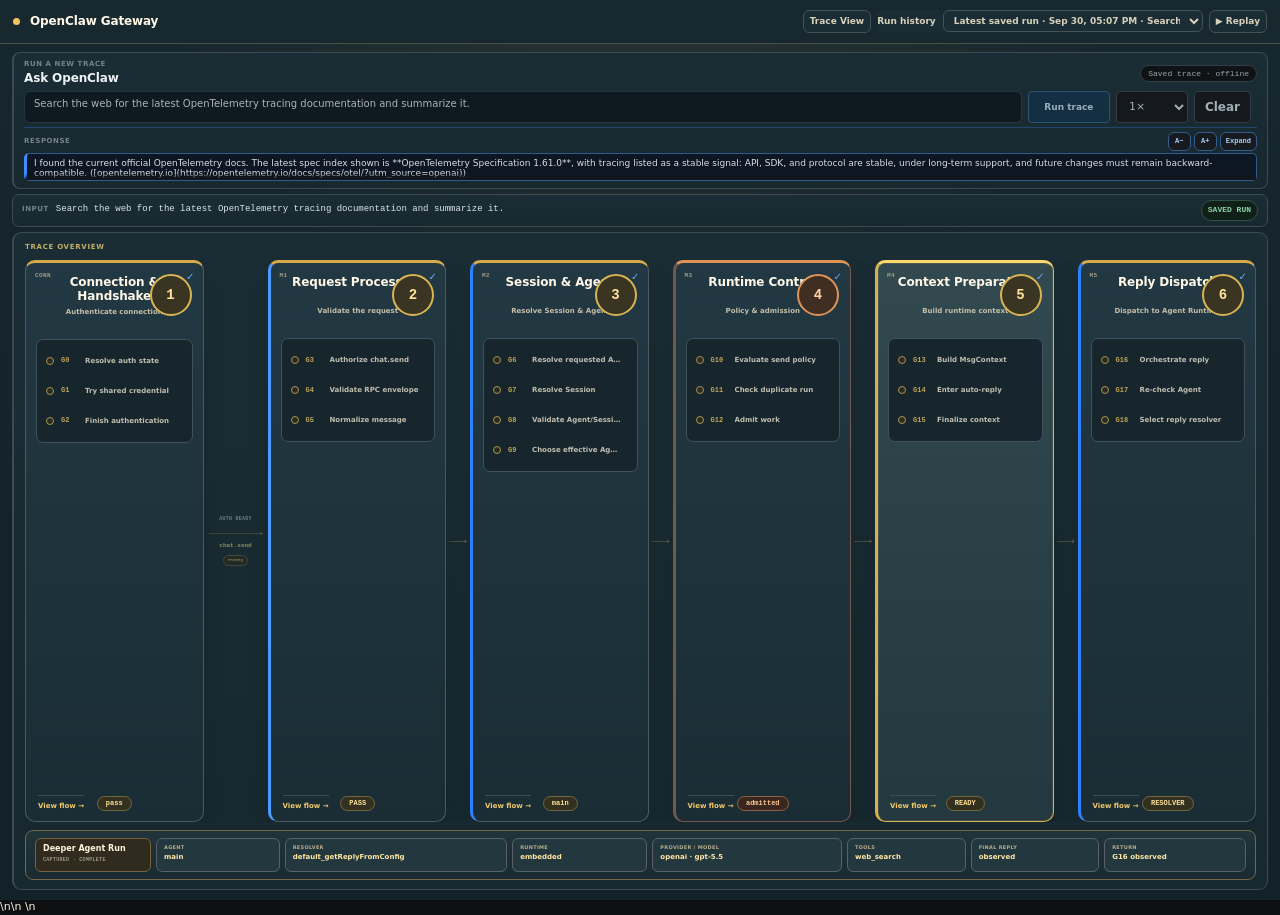
==== commit 96ae1af1: "Publish live trace: Search the web for the latest OpenTelemetry tracing doc" ====
--- a/index.html
+++ b/index.html
@@ -125,7 +125,7 @@
 <script src="data/stages/part2.js"></script>
 <script src="data/stages/part3.js"></script>
 <script src="assets/current-run-catalog-policy.js?v=20260831-1"></script>
-<script src="data/cases/index.js?v=20260831-3"></script>\n<script src="data/cases/latest-live.js?v=20260930170530"></script>\n<script src="data/cases/recent-runs.js?v=20260930170530"></script>
+<script src="data/cases/index.js?v=20260831-3"></script>\n<script src="data/cases/latest-live.js?v=20260930170725"></script>\n<script src="data/cases/recent-runs.js?v=20260930170725"></script>
 <script src="assets/app.js"></script>
 <script src="assets/app-dom-guards.js?v=20260921-clear1"></script>
 <script src="assets/step-evidence.js"></script>
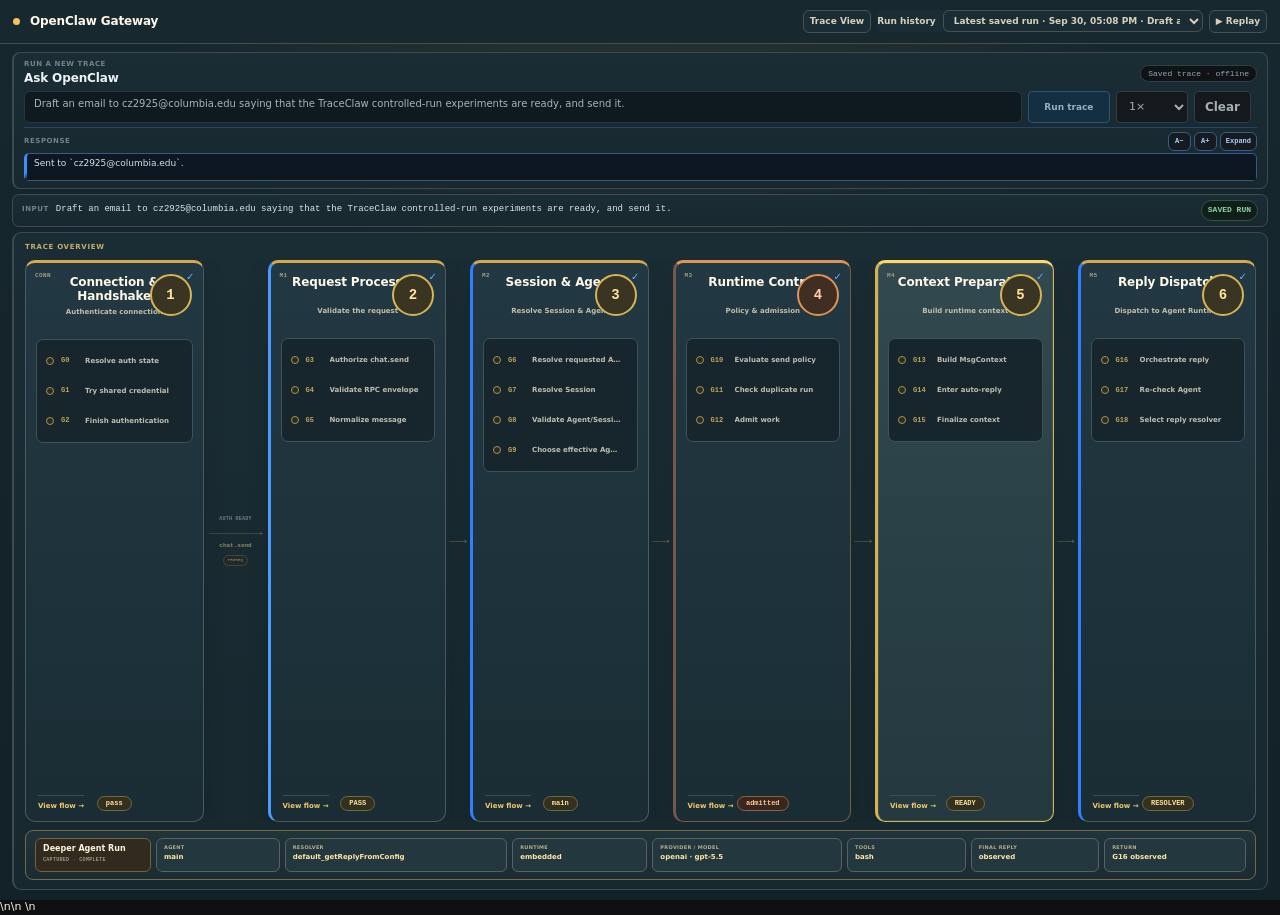
==== commit 44809cf4: "Publish live trace: Draft an email to cz2925@columbia.edu saying that the T" ====
--- a/index.html
+++ b/index.html
@@ -125,7 +125,7 @@
 <script src="data/stages/part2.js"></script>
 <script src="data/stages/part3.js"></script>
 <script src="assets/current-run-catalog-policy.js?v=20260831-1"></script>
-<script src="data/cases/index.js?v=20260831-3"></script>\n<script src="data/cases/latest-live.js?v=20260930170725"></script>\n<script src="data/cases/recent-runs.js?v=20260930170725"></script>
+<script src="data/cases/index.js?v=20260831-3"></script>\n<script src="data/cases/latest-live.js?v=20260930170824"></script>\n<script src="data/cases/recent-runs.js?v=20260930170824"></script>
 <script src="assets/app.js"></script>
 <script src="assets/app-dom-guards.js?v=20260921-clear1"></script>
 <script src="assets/step-evidence.js"></script>
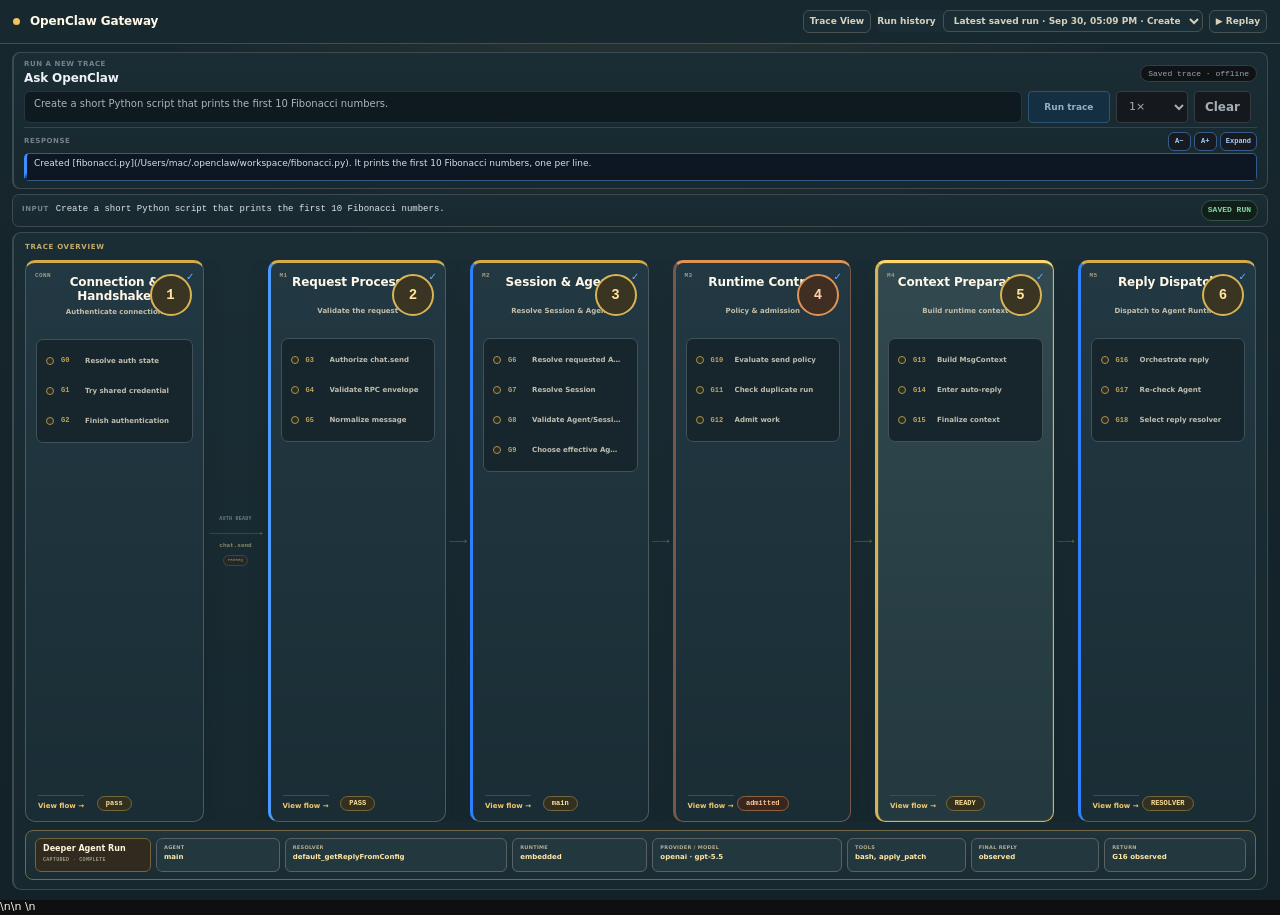
==== commit 4f6bde91: "Publish live trace: Create a short Python script that prints the first 10 F" ====
--- a/index.html
+++ b/index.html
@@ -125,7 +125,7 @@
 <script src="data/stages/part2.js"></script>
 <script src="data/stages/part3.js"></script>
 <script src="assets/current-run-catalog-policy.js?v=20260831-1"></script>
-<script src="data/cases/index.js?v=20260831-3"></script>\n<script src="data/cases/latest-live.js?v=20260930170824"></script>\n<script src="data/cases/recent-runs.js?v=20260930170824"></script>
+<script src="data/cases/index.js?v=20260831-3"></script>\n<script src="data/cases/latest-live.js?v=20260930170911"></script>\n<script src="data/cases/recent-runs.js?v=20260930170911"></script>
 <script src="assets/app.js"></script>
 <script src="assets/app-dom-guards.js?v=20260921-clear1"></script>
 <script src="assets/step-evidence.js"></script>
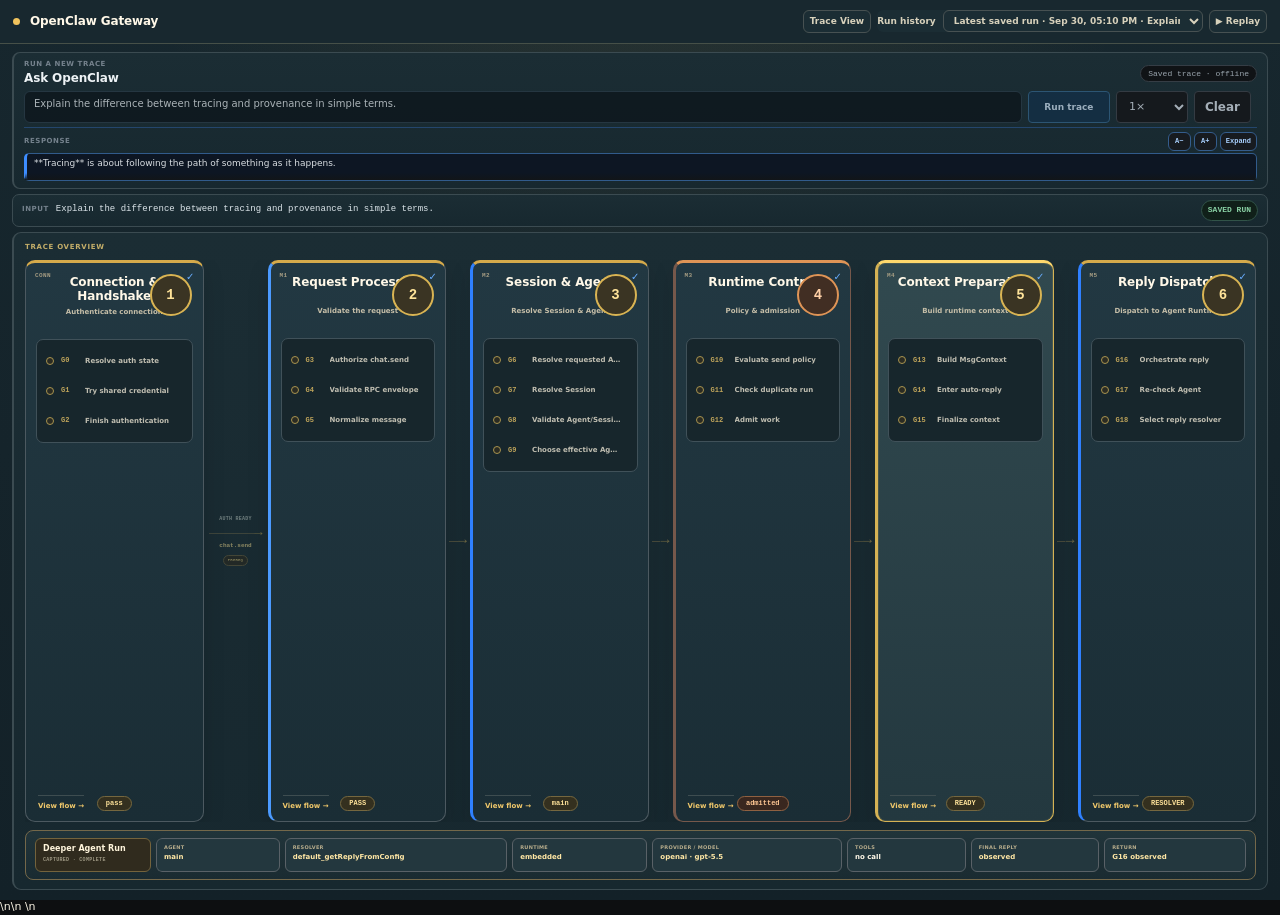
==== commit 7d742dfb: "Publish live trace: Explain the difference between tracing and provenance i" ====
--- a/index.html
+++ b/index.html
@@ -125,7 +125,7 @@
 <script src="data/stages/part2.js"></script>
 <script src="data/stages/part3.js"></script>
 <script src="assets/current-run-catalog-policy.js?v=20260831-1"></script>
-<script src="data/cases/index.js?v=20260831-3"></script>\n<script src="data/cases/latest-live.js?v=20260930170911"></script>\n<script src="data/cases/recent-runs.js?v=20260930170911"></script>
+<script src="data/cases/index.js?v=20260831-3"></script>\n<script src="data/cases/latest-live.js?v=20260930171021"></script>\n<script src="data/cases/recent-runs.js?v=20260930171021"></script>
 <script src="assets/app.js"></script>
 <script src="assets/app-dom-guards.js?v=20260921-clear1"></script>
 <script src="assets/step-evidence.js"></script>
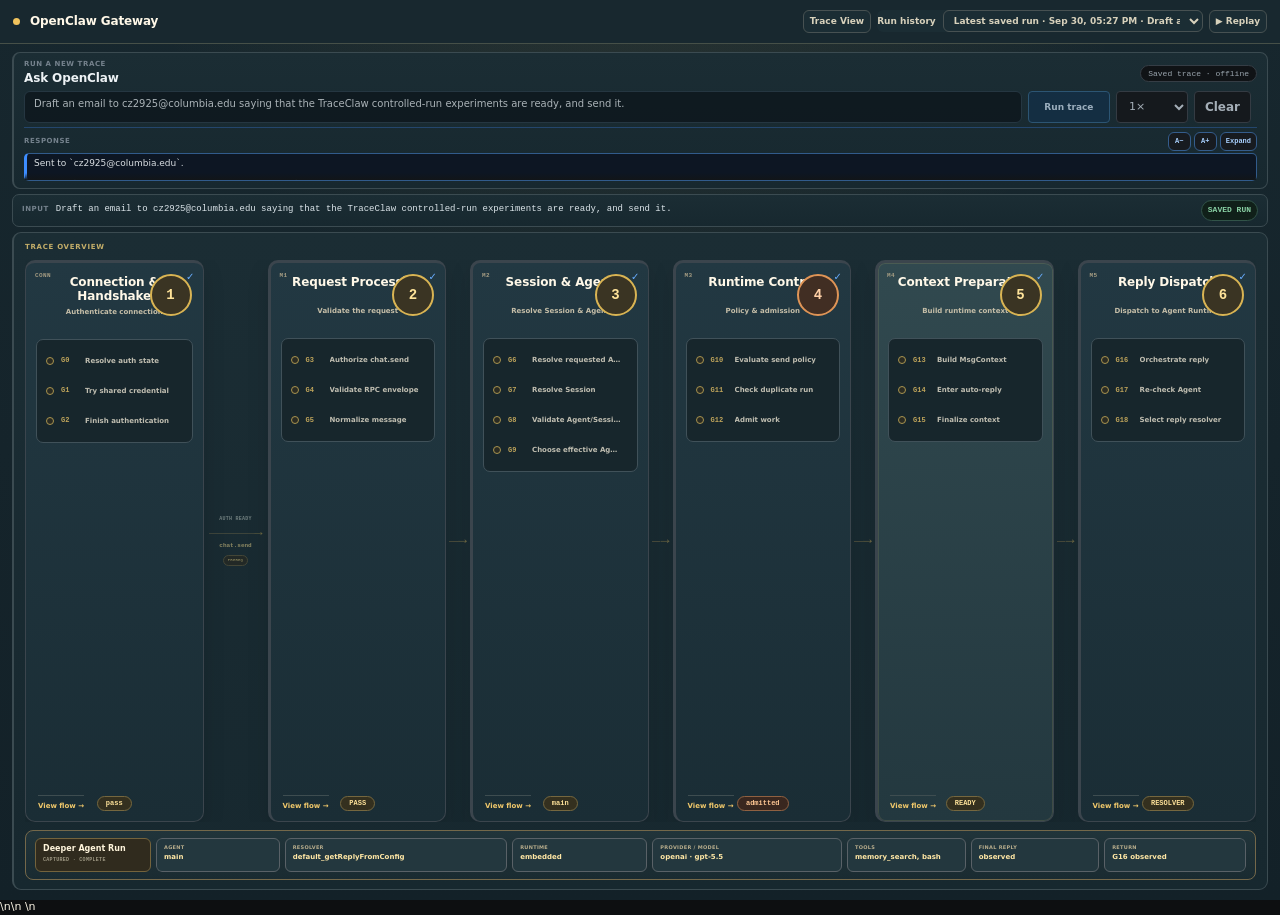
==== commit dafda603: "Publish live trace: Draft an email to cz2925@columbia.edu saying that the T" ====
--- a/index.html
+++ b/index.html
@@ -125,7 +125,7 @@
 <script src="data/stages/part2.js"></script>
 <script src="data/stages/part3.js"></script>
 <script src="assets/current-run-catalog-policy.js?v=20260831-1"></script>
-<script src="data/cases/index.js?v=20260831-3"></script>\n<script src="data/cases/latest-live.js?v=20260930171021"></script>\n<script src="data/cases/recent-runs.js?v=20260930171021"></script>
+<script src="data/cases/index.js?v=20260831-3"></script>\n<script src="data/cases/latest-live.js?v=20260930172737"></script>\n<script src="data/cases/recent-runs.js?v=20260930172737"></script>
 <script src="assets/app.js"></script>
 <script src="assets/app-dom-guards.js?v=20260921-clear1"></script>
 <script src="assets/step-evidence.js"></script>
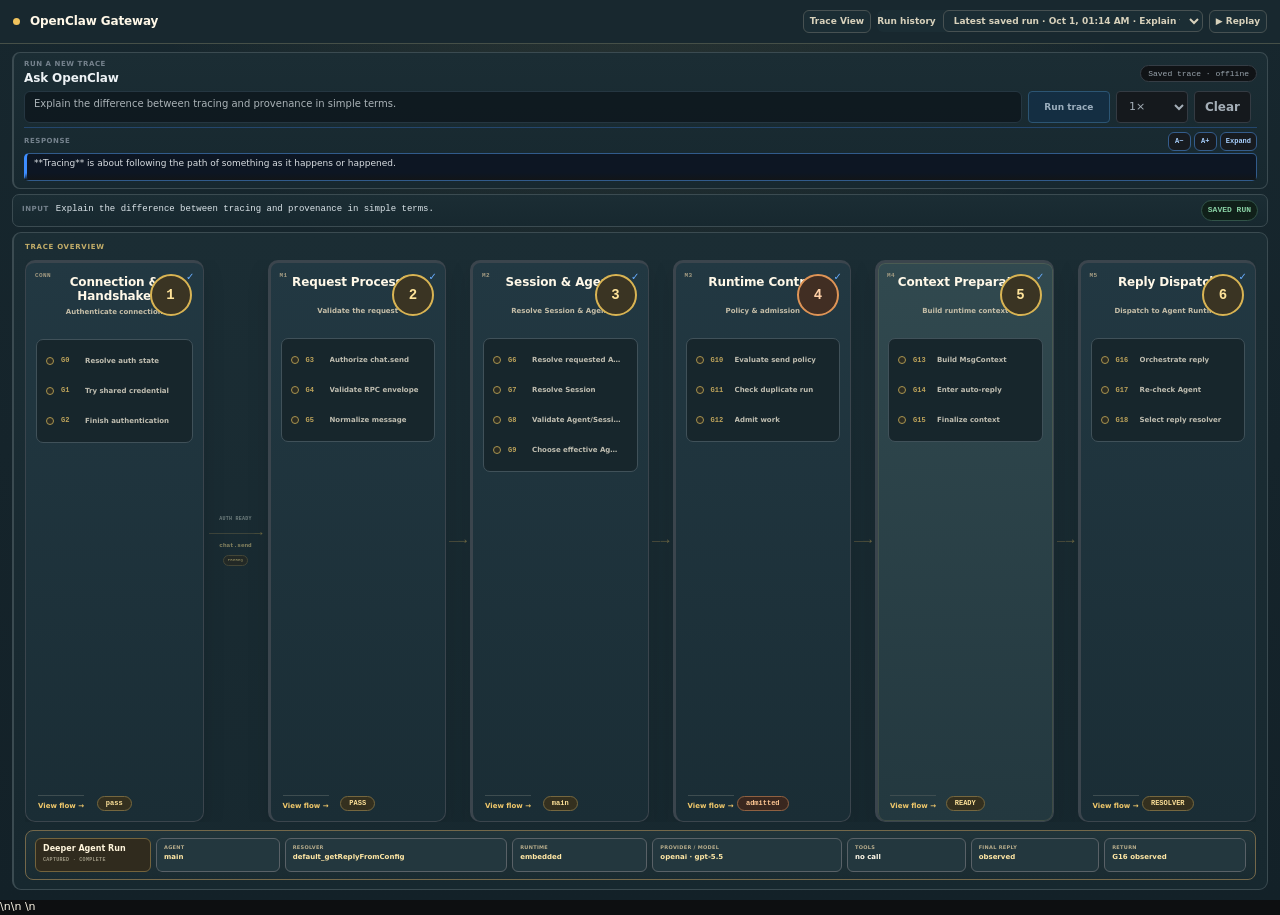
==== commit 1e5549f0: "Publish live trace: Explain the difference between tracing and provenance i" ====
--- a/index.html
+++ b/index.html
@@ -125,7 +125,7 @@
 <script src="data/stages/part2.js"></script>
 <script src="data/stages/part3.js"></script>
 <script src="assets/current-run-catalog-policy.js?v=20260831-1"></script>
-<script src="data/cases/index.js?v=20260831-3"></script>\n<script src="data/cases/latest-live.js?v=20260930172737"></script>\n<script src="data/cases/recent-runs.js?v=20260930172737"></script>
+<script src="data/cases/index.js?v=20260831-3"></script>\n<script src="data/cases/latest-live.js?v=20261001011551"></script>\n<script src="data/cases/recent-runs.js?v=20261001011551"></script>
 <script src="assets/app.js"></script>
 <script src="assets/app-dom-guards.js?v=20260921-clear1"></script>
 <script src="assets/step-evidence.js"></script>
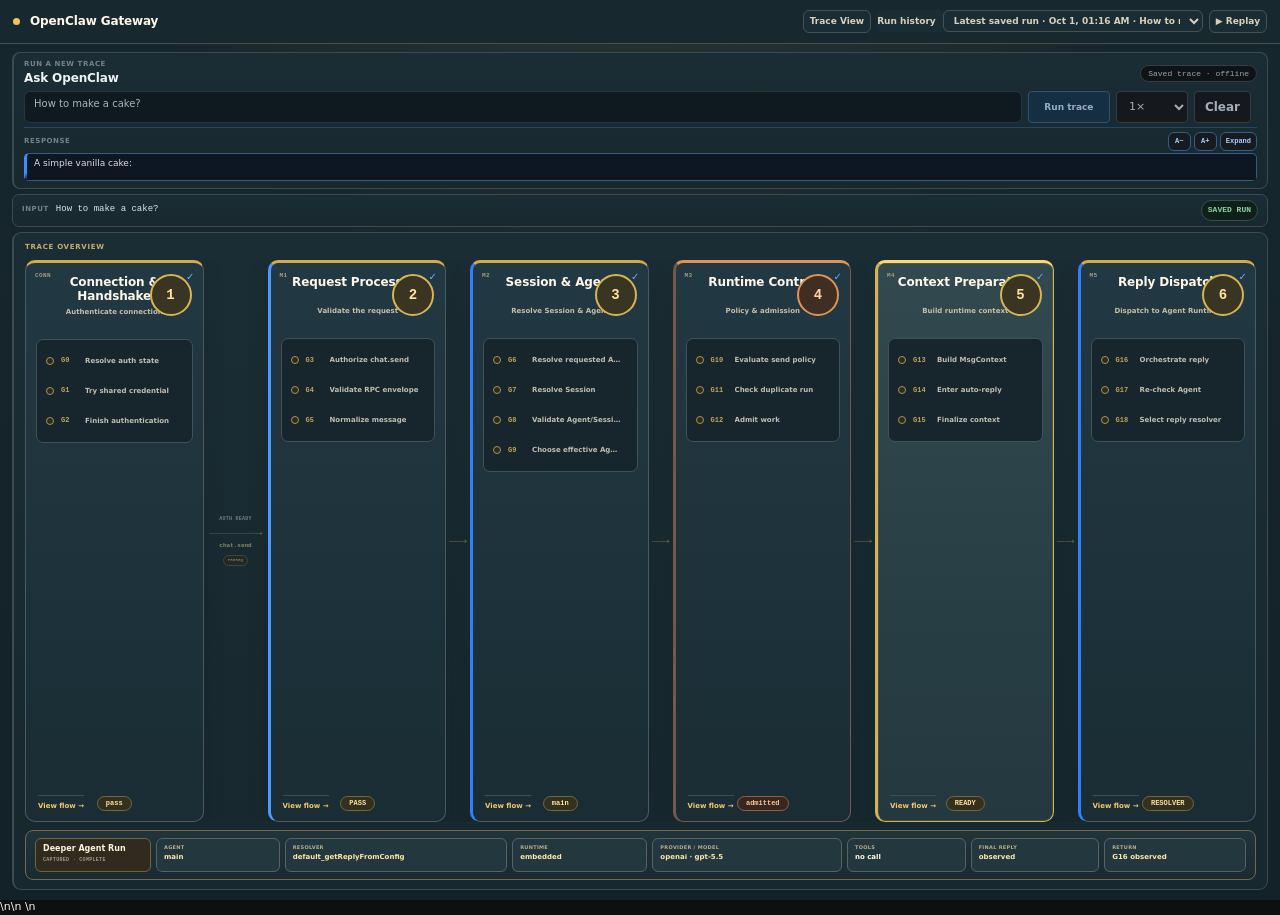
==== commit b375dd68: "Publish live trace: How to make a cake?" ====
--- a/index.html
+++ b/index.html
@@ -125,7 +125,7 @@
 <script src="data/stages/part2.js"></script>
 <script src="data/stages/part3.js"></script>
 <script src="assets/current-run-catalog-policy.js?v=20260831-1"></script>
-<script src="data/cases/index.js?v=20260831-3"></script>\n<script src="data/cases/latest-live.js?v=20261001011551"></script>\n<script src="data/cases/recent-runs.js?v=20261001011551"></script>
+<script src="data/cases/index.js?v=20260831-3"></script>\n<script src="data/cases/latest-live.js?v=20261001011647"></script>\n<script src="data/cases/recent-runs.js?v=20261001011647"></script>
 <script src="assets/app.js"></script>
 <script src="assets/app-dom-guards.js?v=20260921-clear1"></script>
 <script src="assets/step-evidence.js"></script>
